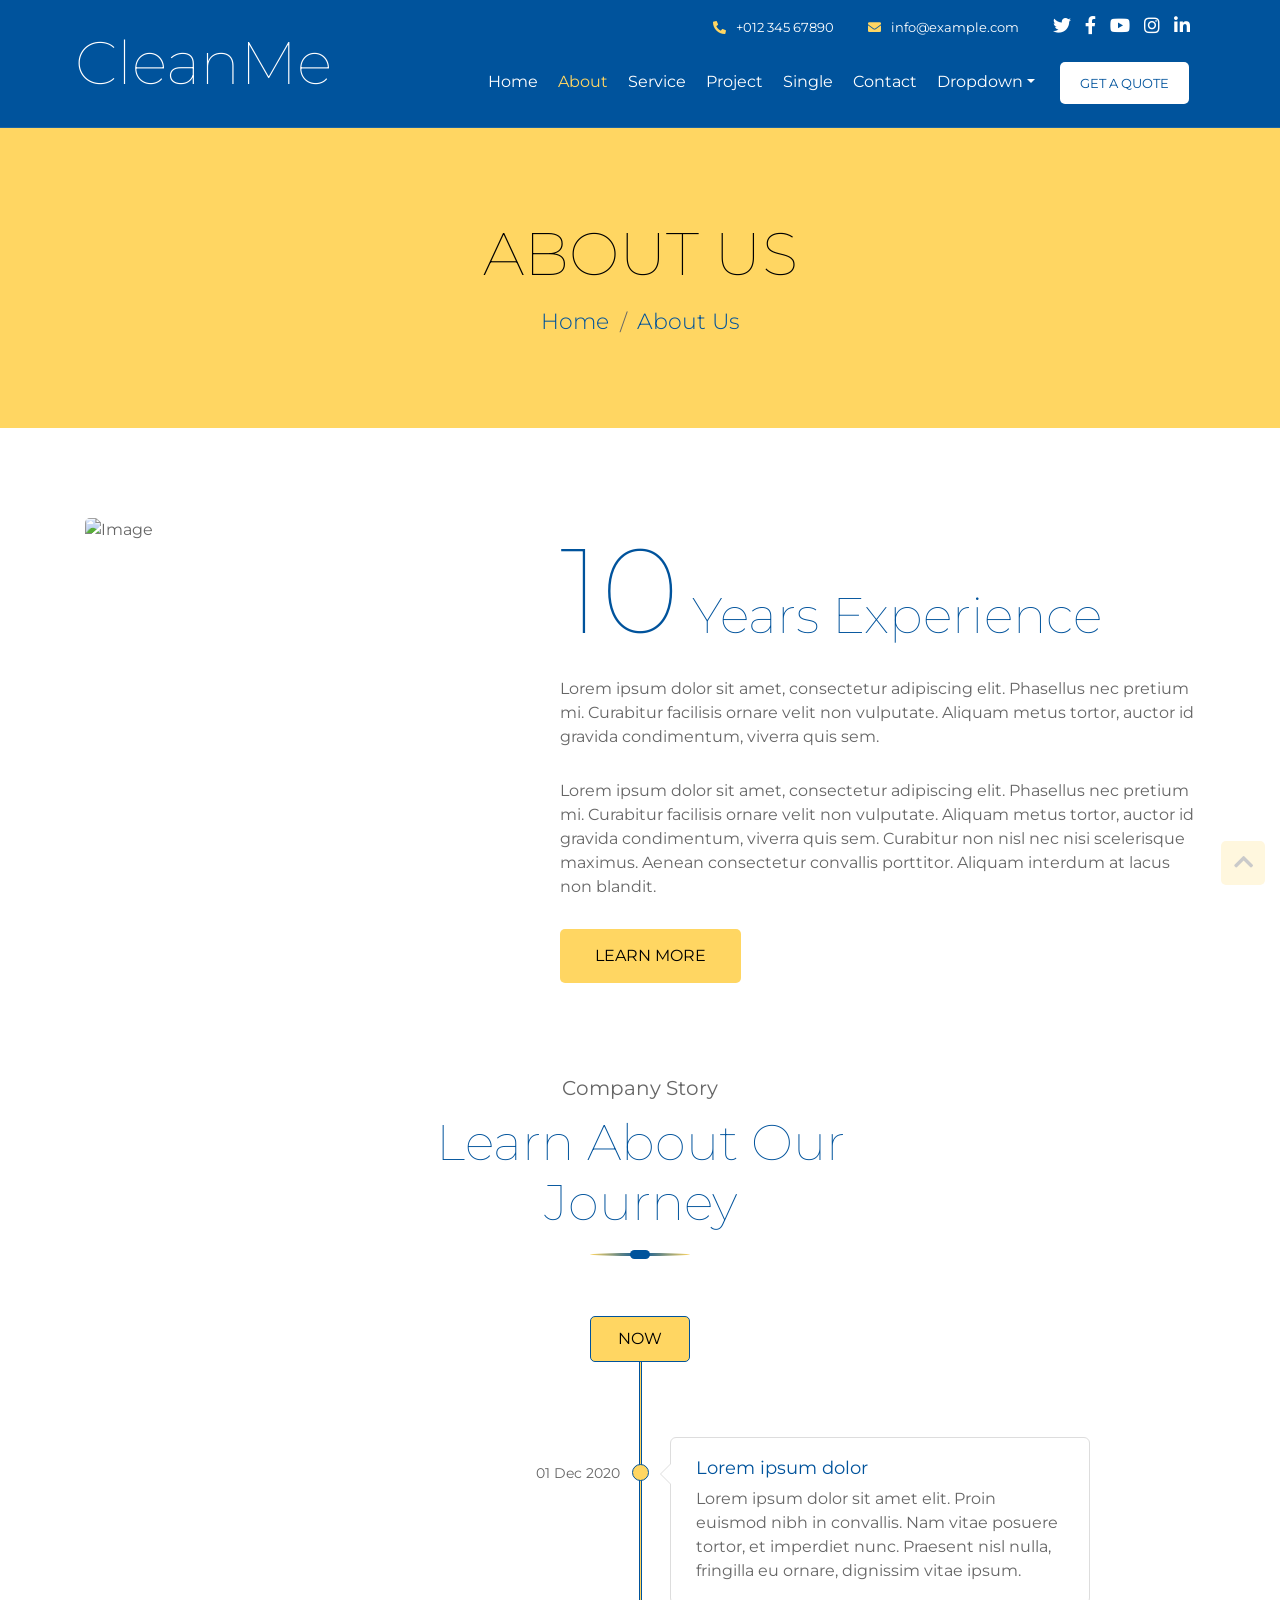
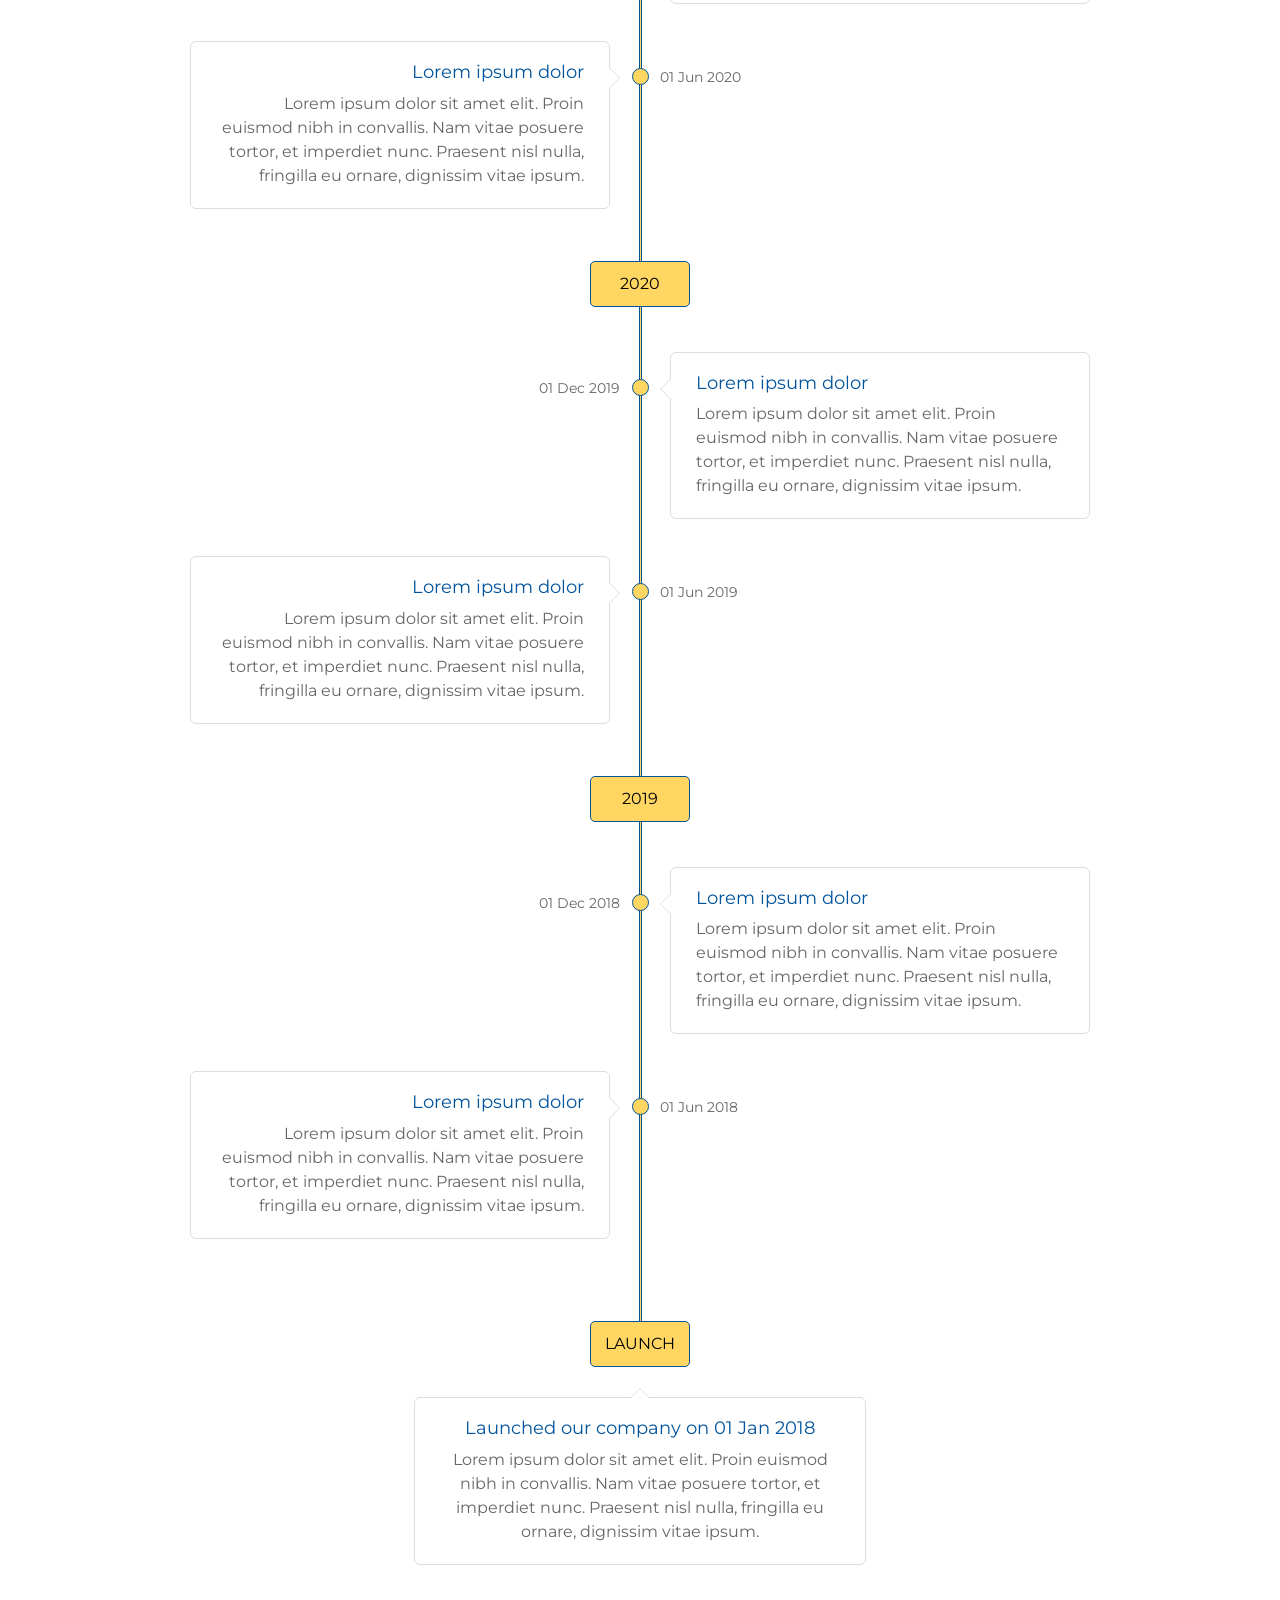
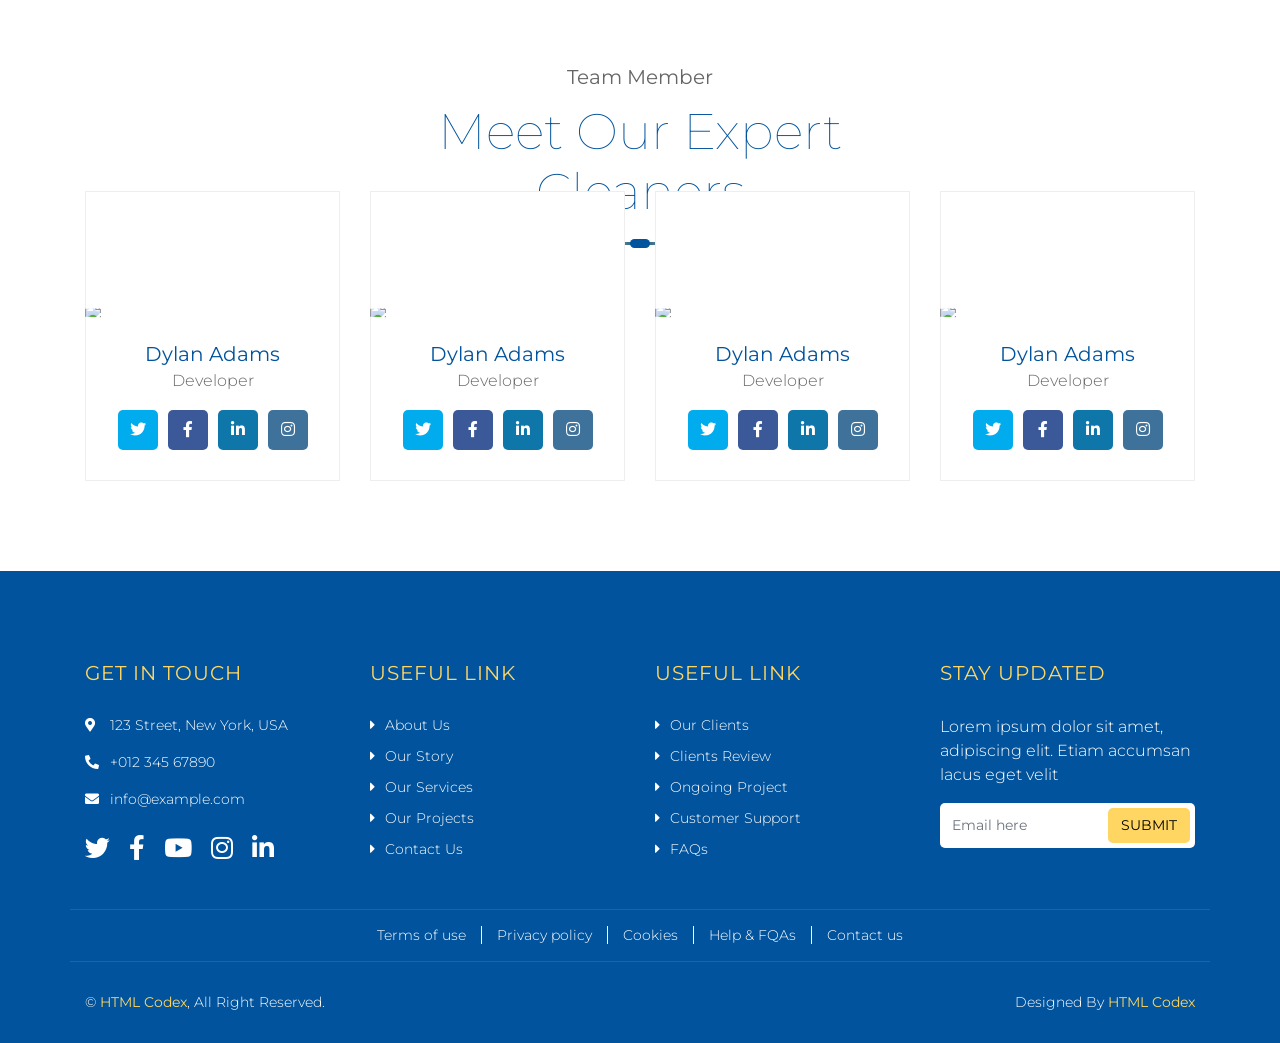
==== about.html @ c44676bd "first commit" ====
<!DOCTYPE html>
<html lang="en">
    <head>
        <meta charset="utf-8">
        <title>CleanMe - Cleaning Company Website Template</title>
        <meta content="width=device-width, initial-scale=1.0" name="viewport">
        <meta content="Cleaning Company Website Template" name="keywords">
        <meta content="Cleaning Company Website Template" name="description">

        <!-- Favicon -->
        <link href="img/favicon.ico" rel="icon">

        <!-- Google Font -->
        <link href="https://fonts.googleapis.com/css2?family=Montserrat:wght@100;300;400&display=swap" rel="stylesheet">
        
        <!-- CSS Libraries -->
        <link href="https://stackpath.bootstrapcdn.com/bootstrap/4.4.1/css/bootstrap.min.css" rel="stylesheet">
        <link href="https://cdnjs.cloudflare.com/ajax/libs/font-awesome/5.10.0/css/all.min.css" rel="stylesheet">
        <link href="lib/owlcarousel/assets/owl.carousel.min.css" rel="stylesheet">
        <link href="lib/lightbox/css/lightbox.min.css" rel="stylesheet">

        <!-- Template Stylesheet -->
        <link href="css/style.css" rel="stylesheet">
    </head>

    <body>
        <div class="wrapper">
            <!-- Header Start -->
            <div class="header">
                <div class="container-fluid">
                    <div class="header-top row align-items-center">
                        <div class="col-lg-3">
                            <div class="brand">
                                <a href="index.html">
                                    CleanMe
                                    <!-- <img src="img/logo.png" alt="Logo"> -->
                                </a>
                            </div>
                        </div>
                        <div class="col-lg-9">
                            <div class="topbar">
                                <div class="topbar-col">
                                    <a href="tel:+012 345 67890"><i class="fa fa-phone-alt"></i>+012 345 67890</a>
                                </div>
                                <div class="topbar-col">
                                    <a href="mailto:info@example.com"><i class="fa fa-envelope"></i>info@example.com</a>
                                </div>
                                <div class="topbar-col">
                                    <div class="topbar-social">
                                        <a href=""><i class="fab fa-twitter"></i></a>
                                        <a href=""><i class="fab fa-facebook-f"></i></a>
                                        <a href=""><i class="fab fa-youtube"></i></a>
                                        <a href=""><i class="fab fa-instagram"></i></a>
                                        <a href=""><i class="fab fa-linkedin-in"></i></a>
                                    </div>
                                </div>
                            </div>
                            <div class="navbar navbar-expand-lg bg-light navbar-light">
                                <a href="#" class="navbar-brand">MENU</a>
                                <button type="button" class="navbar-toggler" data-toggle="collapse" data-target="#navbarCollapse">
                                    <span class="navbar-toggler-icon"></span>
                                </button>

                                <div class="collapse navbar-collapse justify-content-between" id="navbarCollapse">
                                    <div class="navbar-nav ml-auto">
                                        <a href="index.html" class="nav-item nav-link">Home</a>
                                        <a href="about.html" class="nav-item nav-link active">About</a>
                                        <a href="service.html" class="nav-item nav-link">Service</a>
                                        <a href="portfolio.html" class="nav-item nav-link">Project</a>
                                        <a href="single.html" class="nav-item nav-link">Single</a>
                                        <a href="contact.html" class="nav-item nav-link">Contact</a>
                                        <div class="nav-item dropdown">
                                            <a href="#" class="nav-link dropdown-toggle" data-toggle="dropdown">Dropdown</a>
                                            <div class="dropdown-menu">
                                                <a href="#" class="dropdown-item">Sub Item 1</a>
                                                <a href="#" class="dropdown-item">Sub Item 2</a>
                                            </div>
                                        </div>
                                        <a href="#" class="btn">Get A Quote</a>
                                    </div>
                                </div>
                            </div>
                        </div>
                    </div>
                </div>
            </div>
            <!-- Header End -->
            
            
            <!-- Page Header Start -->
            <div class="page-header">
                <div class="container">
                    <div class="row">
                        <div class="col-12">
                            <h2>About Us</h2>
                        </div>
                        <div class="col-12">
                            <a href="">Home</a>
                            <a href="">About Us</a>
                        </div>
                    </div>
                </div>
            </div>
            <!-- Page Header End -->


            <!-- About Start -->
            <div class="about">
                <div class="container">
                    <div class="row">
                        <div class="col-lg-5 col-md-6">
                            <div class="about-img">
                                <img src="img/about.jpg" alt="Image">
                            </div>
                        </div>
                        <div class="col-lg-7 col-md-6">
                            <div class="about-text">
                                <h2><span>10</span> Years Experience</h2>
                                <p>
                                    Lorem ipsum dolor sit amet, consectetur adipiscing elit. Phasellus nec pretium mi. Curabitur facilisis ornare velit non vulputate. Aliquam metus tortor, auctor id gravida condimentum, viverra quis sem.
                                </p>
                                <p>
                                    Lorem ipsum dolor sit amet, consectetur adipiscing elit. Phasellus nec pretium mi. Curabitur facilisis ornare velit non vulputate. Aliquam metus tortor, auctor id gravida condimentum, viverra quis sem. Curabitur non nisl nec nisi scelerisque maximus. Aenean consectetur convallis porttitor. Aliquam interdum at lacus non blandit.
                                </p>
                                <a class="btn" href="">Learn More</a>
                            </div>
                        </div>
                    </div>
                </div>
            </div>
            <!-- About End -->


            <!-- Story Start -->
            <div class="story">
                <div class="container">
                    <div class="section-header">
                        <p>Company Story</p>
                        <h2>Learn About Our Journey</h2>
                    </div>
                    <div class="row">
                        <div class="col-lg-12">
                            <div class="story-container">
                                <div class="story-end">
                                    <p>Now</p>
                                </div>
                                <div class="story-continue">

                                    <div class="row story-right">
                                        <div class="col-md-6">
                                            <p class="story-date">
                                                01 Dec 2020
                                            </p>
                                        </div>
                                        <div class="col-md-6">
                                            <div class="story-box">
                                                <div class="story-text">
                                                    <h3>Lorem ipsum dolor</h3>
                                                    <p>
                                                        Lorem ipsum dolor sit amet elit. Proin euismod nibh in convallis. Nam vitae posuere tortor, et imperdiet nunc. Praesent nisl nulla, fringilla eu ornare, dignissim vitae ipsum.
                                                    </p>
                                                </div>
                                            </div>
                                        </div>
                                    </div>

                                    <div class="row story-left">
                                        <div class="col-md-6 d-md-none d-block">
                                            <p class="story-date">
                                                01 Jun 2020
                                            </p>
                                        </div>
                                        <div class="col-md-6">
                                            <div class="story-box">
                                                <div class="story-text">
                                                    <h3>Lorem ipsum dolor</h3>
                                                    <p>
                                                        Lorem ipsum dolor sit amet elit. Proin euismod nibh in convallis. Nam vitae posuere tortor, et imperdiet nunc. Praesent nisl nulla, fringilla eu ornare, dignissim vitae ipsum.
                                                    </p>
                                                </div>
                                            </div>
                                        </div>
                                        <div class="col-md-6 d-md-block d-none">
                                            <p class="story-date">
                                                01 Jun 2020
                                            </p>
                                        </div>
                                    </div>

                                    <div class="row">
                                        <div class="col-12">
                                            <div class="story-year">
                                                <p>2020</p>
                                            </div>
                                        </div>
                                    </div>

                                    <div class="row story-right">
                                        <div class="col-md-6">
                                            <p class="story-date">
                                                01 Dec 2019
                                            </p>
                                        </div>
                                        <div class="col-md-6">
                                            <div class="story-box">
                                                <div class="story-text">
                                                    <h3>Lorem ipsum dolor</h3>
                                                    <p>
                                                        Lorem ipsum dolor sit amet elit. Proin euismod nibh in convallis. Nam vitae posuere tortor, et imperdiet nunc. Praesent nisl nulla, fringilla eu ornare, dignissim vitae ipsum.
                                                    </p>
                                                </div>
                                            </div>
                                        </div>
                                    </div>

                                    <div class="row story-left">
                                        <div class="col-md-6 d-md-none d-block">
                                            <p class="story-date">
                                                01 Jun  2019
                                            </p>
                                        </div>
                                        <div class="col-md-6">
                                            <div class="story-box">
                                                <div class="story-text">
                                                    <h3>Lorem ipsum dolor</h3>
                                                    <p>
                                                        Lorem ipsum dolor sit amet elit. Proin euismod nibh in convallis. Nam vitae posuere tortor, et imperdiet nunc. Praesent nisl nulla, fringilla eu ornare, dignissim vitae ipsum.
                                                    </p>
                                                </div>
                                            </div>
                                        </div>
                                        <div class="col-md-6 d-md-block d-none">
                                            <p class="story-date">
                                                01 Jun  2019
                                            </p>
                                        </div>
                                    </div>
                                    
                                    <div class="row">
                                        <div class="col-12">
                                            <div class="story-year">
                                                <p>2019</p>
                                            </div>
                                        </div>
                                    </div>

                                    <div class="row story-right">
                                        <div class="col-md-6">
                                            <p class="story-date">
                                                01 Dec 2018
                                            </p>
                                        </div>
                                        <div class="col-md-6">
                                            <div class="story-box">
                                                <div class="story-text">
                                                    <h3>Lorem ipsum dolor</h3>
                                                    <p>
                                                        Lorem ipsum dolor sit amet elit. Proin euismod nibh in convallis. Nam vitae posuere tortor, et imperdiet nunc. Praesent nisl nulla, fringilla eu ornare, dignissim vitae ipsum.
                                                    </p>
                                                </div>
                                            </div>
                                        </div>
                                    </div>

                                    <div class="row story-left">
                                        <div class="col-md-6 d-md-none d-block">
                                            <p class="story-date">
                                                01 Jun 2018
                                            </p>
                                        </div>
                                        <div class="col-md-6">
                                            <div class="story-box">
                                                <div class="story-text">
                                                    <h3>Lorem ipsum dolor</h3>
                                                    <p>
                                                        Lorem ipsum dolor sit amet elit. Proin euismod nibh in convallis. Nam vitae posuere tortor, et imperdiet nunc. Praesent nisl nulla, fringilla eu ornare, dignissim vitae ipsum.
                                                    </p>
                                                </div>
                                            </div>
                                        </div>
                                        <div class="col-md-6 d-md-block d-none">
                                            <p class="story-date">
                                                01 Jun 2018
                                            </p>
                                        </div>
                                    </div>
                                </div>
                                <div class="story-start">
                                    <p>Launch</p>
                                </div>
                                <div class="story-launch">
                                    <div class="story-box">
                                        <div class="story-text">
                                            <h3>Launched our company on 01 Jan 2018</h3>
                                            <p>
                                                Lorem ipsum dolor sit amet elit. Proin euismod nibh in convallis. Nam vitae posuere tortor, et imperdiet nunc. Praesent nisl nulla, fringilla eu ornare, dignissim vitae ipsum.
                                            </p>
                                        </div>
                                    </div>
                                </div>
                            </div>
                        </div>
                    </div>
                </div>
            </div>
            <!-- Story End -->


            <!-- Team Start -->
            <div class="team">
                <div class="container">
                    <div class="section-header">
                        <p>Team Member</p>
                        <h2>Meet Our Expert Cleaners</h2>
                    </div>
                    <div class="row">
                        <div class="col-lg-3 col-md-6">
                            <div class="team-item">
                                <div class="team-img">
                                    <img src="img/team-1.jpg" alt="Team Image">
                                </div>
                                <div class="team-text">
                                    <h2>Dylan Adams</h2>
                                    <h3>Developer</h3>
                                    <div class="team-social">
                                        <a class="social-tw" href=""><i class="fab fa-twitter"></i></a>
                                        <a class="social-fb" href=""><i class="fab fa-facebook-f"></i></a>
                                        <a class="social-li" href=""><i class="fab fa-linkedin-in"></i></a>
                                        <a class="social-in" href=""><i class="fab fa-instagram"></i></a>
                                    </div>
                                </div>
                            </div>
                        </div>
                        <div class="col-lg-3 col-md-6">
                            <div class="team-item">
                                <div class="team-img">
                                    <img src="img/team-2.jpg" alt="Team Image">
                                </div>
                                <div class="team-text">
                                    <h2>Dylan Adams</h2>
                                    <h3>Developer</h3>
                                    <div class="team-social">
                                        <a class="social-tw" href=""><i class="fab fa-twitter"></i></a>
                                        <a class="social-fb" href=""><i class="fab fa-facebook-f"></i></a>
                                        <a class="social-li" href=""><i class="fab fa-linkedin-in"></i></a>
                                        <a class="social-in" href=""><i class="fab fa-instagram"></i></a>
                                    </div>
                                </div>
                            </div>
                        </div>
                        <div class="col-lg-3 col-md-6">
                            <div class="team-item">
                                <div class="team-img">
                                    <img src="img/team-3.jpg" alt="Team Image">
                                </div>
                                <div class="team-text">
                                    <h2>Dylan Adams</h2>
                                    <h3>Developer</h3>
                                    <div class="team-social">
                                        <a class="social-tw" href=""><i class="fab fa-twitter"></i></a>
                                        <a class="social-fb" href=""><i class="fab fa-facebook-f"></i></a>
                                        <a class="social-li" href=""><i class="fab fa-linkedin-in"></i></a>
                                        <a class="social-in" href=""><i class="fab fa-instagram"></i></a>
                                    </div>
                                </div>
                            </div>
                        </div>
                        <div class="col-lg-3 col-md-6">
                            <div class="team-item">
                                <div class="team-img">
                                    <img src="img/team-4.jpg" alt="Team Image">
                                </div>
                                <div class="team-text">
                                    <h2>Dylan Adams</h2>
                                    <h3>Developer</h3>
                                    <div class="team-social">
                                        <a class="social-tw" href=""><i class="fab fa-twitter"></i></a>
                                        <a class="social-fb" href=""><i class="fab fa-facebook-f"></i></a>
                                        <a class="social-li" href=""><i class="fab fa-linkedin-in"></i></a>
                                        <a class="social-in" href=""><i class="fab fa-instagram"></i></a>
                                    </div>
                                </div>
                            </div>
                        </div>
                    </div>
                </div>
            </div>
            <!-- Team End -->


            <!-- Footer Start -->
            <div class="footer">
                <div class="container">
                    <div class="row">
                        <div class="col-md-6 col-lg-3">
                            <div class="footer-contact">
                                <h2>Get In Touch</h2>
                                <p><i class="fa fa-map-marker-alt"></i>123 Street, New York, USA</p>
                                <p><i class="fa fa-phone-alt"></i>+012 345 67890</p>
                                <p><i class="fa fa-envelope"></i>info@example.com</p>
                                <div class="footer-social">
                                    <a href=""><i class="fab fa-twitter"></i></a>
                                    <a href=""><i class="fab fa-facebook-f"></i></a>
                                    <a href=""><i class="fab fa-youtube"></i></a>
                                    <a href=""><i class="fab fa-instagram"></i></a>
                                    <a href=""><i class="fab fa-linkedin-in"></i></a>
                                </div>
                            </div>
                        </div>
                        <div class="col-md-6 col-lg-3">
                            <div class="footer-link">
                                <h2>Useful Link</h2>
                                <a href="">About Us</a>
                                <a href="">Our Story</a>
                                <a href="">Our Services</a>
                                <a href="">Our Projects</a>
                                <a href="">Contact Us</a>
                            </div>
                        </div>
                        <div class="col-md-6 col-lg-3">
                            <div class="footer-link">
                                <h2>Useful Link</h2>
                                <a href="">Our Clients</a>
                                <a href="">Clients Review</a>
                                <a href="">Ongoing Project</a>
                                <a href="">Customer Support</a>
                                <a href="">FAQs</a>
                            </div>
                        </div>
                        <div class="col-md-6 col-lg-3">
                            <div class="footer-form">
                                <h2>Stay Updated</h2>
                                <p>
                                    Lorem ipsum dolor sit amet, adipiscing elit. Etiam accumsan lacus eget velit
                                </p>
                                <input class="form-control" placeholder="Email here">
                                <button class="btn">Submit</button>
                            </div>
                        </div>
                    </div>
                </div>
                <div class="container footer-menu">
                    <div class="f-menu">
                        <a href="">Terms of use</a>
                        <a href="">Privacy policy</a>
                        <a href="">Cookies</a>
                        <a href="">Help & FQAs</a>
                        <a href="">Contact us</a>
                    </div>
                </div>
                <div class="container copyright">
                    <div class="row">
                        <div class="col-md-6">
                            <p>&copy; <a href="https://htmlcodex.com">HTML Codex</a>, All Right Reserved.</p>
                        </div>
                        <div class="col-md-6">
                            <p>Designed By <a href="https://htmlcodex.com">HTML Codex</a></p>
                        </div>
                    </div>
                </div>
            </div>
            <!-- Footer End -->
            
            <a href="#" class="back-to-top"><i class="fa fa-chevron-up"></i></a>
        </div>

        <!-- JavaScript Libraries -->
        <script src="https://code.jquery.com/jquery-3.4.1.min.js"></script>
        <script src="https://stackpath.bootstrapcdn.com/bootstrap/4.4.1/js/bootstrap.bundle.min.js"></script>
        <script src="lib/easing/easing.min.js"></script>
        <script src="lib/owlcarousel/owl.carousel.min.js"></script>
        <script src="lib/isotope/isotope.pkgd.min.js"></script>
        <script src="lib/lightbox/js/lightbox.min.js"></script>

        <!-- Template Javascript -->
        <script src="js/main.js"></script>
    </body>
</html>
---- css/style.css ----
/*******************************/
/********* General CSS *********/
/*******************************/
body {
    color: #666666;
    background: #ffffff;
    font-family: 'Montserrat', sans-serif;
    font-weight: 400;
}

h1,
h2, 
h3, 
h4,
h5, 
h6 {
    font-weight: 100;
}

a {
    color: #454545;
    transition: .3s;
}

a:hover,
a:active,
a:focus {
    color: #333333;
    outline: none;
    text-decoration: none;
}

.btn:focus {
    box-shadow: none;
}

.wrapper {
    position: relative;
    width: 100%;
    max-width: 1366px;
    margin: 0 auto;
    background: #ffffff;
}

.back-to-top {
    position: fixed;
    display: none;
    background: #FFD662;
    color: #000000;
    width: 44px;
    height: 44px;
    text-align: center;
    line-height: 1;
    font-size: 22px;
    border-radius: 5px;
    right: 15px;
    bottom: 15px;
    transition: background 0.5s;
    z-index: 9;
}

.back-to-top:hover {
    color: #ffffff;
    background: #00539C;
}

.back-to-top i {
    padding-top: 10px;
}


/*******************************/
/********** Header CSS *********/
/*******************************/
.header {
    position: relative;
    width: 100%;
    padding: 15px 0 0 0;
    background: #00539C;
}

.header.home {
    margin-bottom: 45px;
    background: linear-gradient(rgba(0, 83, 156, 1), rgba(0, 83, 156, .9), rgba(0, 83, 156, 1)), url(../img/header.jpg);
    background-position: center;
    background-repeat: no-repeat;
    background-size: cover;
}

@media (min-width: 992px) {
    .header .row {
        padding: 0 60px;
    }
}

.header .header-top {
    padding-bottom: 15px;
    border-bottom: 1px solid rgba(255, 255, 255, .1);
}

.header .brand {
    position: relative;
}

.header .brand a {
    color: #ffffff;
    font-size: 60px;
    font-weight: 100;
}

.header .brand img {
    width: 100%;
    max-width: 150px;
    height: 100%;
    max-height: 100px;
}

.header .topbar {
    position: relative;
    text-align: right;
}

.header .topbar .topbar-col {
    display: inline-block;
    padding: 0 15px;
    margin-bottom: 15px;
}

.header .topbar-col a {
    color: #ffffff;
    font-size: 13px;
}

.header .topbar-col a i {
    margin-right: 10px;
    color: #FFD662;
}

.header .topbar-social {
    position: relative;
}

.header .topbar-social a {
    display: inline-block;
}

.header .topbar-social a i {
    margin-right: 10px;
    font-size: 18px;
    color: #ffffff;
}

.header .topbar-social a:last-child i {
    margin: 0;
}

.header .topbar-social a:hover i {
    color: #FFD662;
}

.header .dropdown-menu {
    margin-top: 0;
    border: 0;
    border-radius: 5px;
    background: #eeeeee;
}

.header .dropdown-menu a.active {
    color: #FFD662;
}

@media (min-width: 992px) {
    .header .navbar {
        background: transparent !important;
    }
    
    .header .navbar-brand {
        display: none;
    }
    
    .header .navbar-light a.nav-link,
    .header .navbar-light .show > .nav-link {
        position: relative;
        padding: 8px 10px;
        color: #ffffff;
        font-size: 16px;
        z-index: 1;
    }
    
    .header .navbar-light a.nav-link:hover,
    .header .navbar-light a.nav-link.active {
        color: #FFD662;
    }
}

@media (max-width: 992px) {
    .header .brand {
        text-align: center;
        margin-bottom: 15px;
    }
    
    .header .topbar {
        text-align: center;
        margin-bottom: 15px;
    }
    
    .header .topbar .topbar-col {
        margin: 0;
    }
    
    .header .topbar .topbar-social {
        margin-top: 5px;
    }
    
    .header .navbar {
        background: #ffffff !important;
        border: none;
        z-index: 1;
    }
    
    .header a.nav-link {
        padding: 5px 0;
    }
    
    .header .dropdown-menu {
        box-shadow: none;
    }
}

.header .navbar .btn {
    position: relative;
    margin-left: 15px;
    padding: 12px 20px 10px 20px;
    font-size: 13px;
    text-transform: uppercase;
    color: #00539C;
    border: none;
    border-radius: 5px;
    background: #ffffff;
    transition: .3s;
}

.header .navbar .btn:hover {
    color: #000000;
    background: #FFD662;
}

.header .navbar .btn i {
    font-size: 16px;
    margin-right: 8px;
}

@media (max-width: 992px) {
    .header .navbar {
        border-radius: 5px;
    }
    
    .header .navbar .btn {
        display: none;
    }
}

.header .hero {
    padding-top: 60px;
    padding-bottom: 60px;
}

.header .hero h2 {
    margin: 0;
    font-size: 60px;
    font-weight: 100;
    color: #ffffff;
}

.header .hero h2 span {
    color: #FFD662;
}

.header .hero p {
    margin: 10px 0 20px 0;
    font-size: 22px;
    color: #ffffff;
}

.header .hero a.btn {
    position: relative;
    padding: 15px 30px;
    font-size: 16px;
    text-transform: uppercase;
    color: #00539C;
    border: none;
    border-radius: 5px;
    background: #ffffff;
    transition: .3s;
}

.header .hero a.btn:hover {
    color: #000000;
    background: #FFD662;
}

.header .hero .form {
    padding: 30px;
    border: 1px solid rgba(255, 255, 255, .4);
    background: rgba(255, 255, 255, .3);
    border-radius: 5px;
}

.header .hero .form h3 {
    color: #ffffff;
    font-weight: 300;
}

.header .hero .form input,
.header .hero .form select,
.header .hero .form textarea {
    margin-bottom: 15px;
    height: 45px;
    border-radius: 5px;
    border: 1px solid rgba(255, 255, 255, .3);
    background: rgba(255, 255, 255, .2);
}

.header .hero .form textarea {
    height: 75px;
}

.header .hero .form select,
.header .hero .form input::placeholder,
.header .hero .form textarea::placeholder {
    color: #ffffff;
}

.header .hero .form select option:not(:checked) {
    color: #666666;
}

.header .hero .form .btn {
    position: relative;
    padding: 10px 35px;
    font-size: 16px;
    text-transform: uppercase;
    color: #000000;
    border: none;
    border-radius: 5px;
    background: #FFD662;
    transition: .3s;
}

.header .hero .form .btn:hover {
    color: #00539C;
    background: #ffffff;
}

@media (max-width: 767.98px) {
    .header .hero .form {
        margin-top: 45px;
    }
}


/*******************************/
/******* Page Header CSS *******/
/*******************************/
.page-header {
    position: relative;
    margin-bottom: 45px;
    padding: 90px 0;
    text-align: center;
    background: #FFD662;
}

.page-header h2 {
    color: #000000;
    font-size: 60px;
    font-weight: 100;
    text-transform: uppercase;
    margin-bottom: 15px;
}

.page-header a {
    position: relative;
    padding: 0 12px;
    font-size: 22px;
    font-weight: 300;
    color: #00539C;
}

.page-header a:hover {
    color: #000000;
}

.page-header a::after {
    position: absolute;
    content: "/";
    width: 8px;
    height: 8px;
    top: -2px;
    right: -7px;
    text-align: center;
    color: #666666;
}

.page-header a:last-child::after {
    display: none;
}


/*******************************/
/******* Section Header ********/
/*******************************/
.section-header {
    position: relative;
    width: 100%;
    max-width: 550px;
    text-align: center;
    margin: 0 auto;
    margin-bottom: 60px;
    padding-bottom: 15px;
}

.section-header::before {
    position: absolute;
    content: "";
    width: 100px;
    height: 3px;
    left: calc(50% - 50px);
    bottom: 0;
    background: linear-gradient(to left, #FFD662, #00539C, #FFD662);
    border-radius: 100%;
}

.section-header::after {
    position: absolute;
    content: "";
    width: 20px;
    height: 9px;
    left: calc(50% - 10px);
    bottom: -3px;
    background: #00539C;
    border-radius: 5px;
}

.section-header p {
    margin-bottom: 10px;
    font-size: 20px;
}

.section-header h2 {
    color: #00539C;
    font-size: 50px;
    font-weight: 100;
}

.section-header.left {
    text-align: left;
}

.section-header.left::before {
    width: 60px;
    left: 0;
    background: linear-gradient(to left, #FFD662, #00539C, #00539C);
    border-radius: 0 100% 100% 0;
}

.section-header.left::after {
    left: 0;
    border-radius: 5px;
}


/*******************************/
/********** About CSS **********/
/*******************************/
.about {
    position: relative;
    width: 100%;
    padding: 45px 0;
}

.about .about-img img {
    width: 100%;
    border-radius: 5px;
}

.about .about-text h2 {
    position: relative;
    color: #00539C;
    font-size: 50px;
    margin-bottom: 15px;
}

.about .about-text h2 span {
    font-size: 120px;
}

.about .about-text p {
    font-size: 16px;
    margin-bottom: 30px;
}

.about .about-text a.btn {
    padding: 15px 35px;
    font-size: 16px;
    text-transform: uppercase;
    color: #000000;
    border: none;
    border-radius: 5px;
    background: #FFD662;
    transition: .3s;
}

.about .about-text a.btn:hover {
    color: #ffffff;
    background: #00539C;
}

@media (max-width: 767.98px) {
    .about .about-img img {
        margin-bottom: 30px;
    }
}


/*******************************/
/********* Service CSS *********/
/*******************************/
.service {
    position: relative;
    width: 100%;
    padding: 45px 0 15px 0;
}

.service .service-item {
    position: relative;
    width: 100%;
    text-align: center;
    background: #ffffff;
    border-radius: 5px;
    margin-bottom: 30px;
    box-shadow: 0 0 30px rgba(0, 0, 0, .1);
}

.service .service-item img {
    width: 100%;
    border-radius: 5px 5px 0 0;
}

.service .service-item h3 {
    margin: 0;
    padding: 25px 15px 15px 15px;
    font-size: 20px;
    font-weight: 300;
    color: #00539C;
}

.service .service-item p {
    margin: 0;
    padding: 0 25px 25px 25px;
    font-size: 16px;
}

.service .service-item a.btn {
    position: relative;
    margin-bottom: 30px;
    padding: 10px 20px;
    font-size: 14px;
    text-transform: uppercase;
    color: #000000;
    border: none;
    border-radius: 5px;
    background: #FFD662;
    transition: .3s;
}

.service .service-item:hover a.btn {
    color: #ffffff;
    background: #00539C;
}

.service .service-item a.btn:hover {
    color: #000000;
    background: #FFD662;
}


/*******************************/
/********* Feature CSS *********/
/*******************************/
.feature {
    position: relative;
    width: 100%;
    padding: 45px 0 15px 0;
}

.feature .section-header {
    margin-bottom: 30px;
}

.feature a.btn {
    margin-top: 10px;
    padding: 15px 35px;
    font-size: 16px;
    text-transform: uppercase;
    color: #000000;
    border: none;
    border-radius: 5px;
    background: #FFD662;
    transition: .3s;
}

.feature a.btn:hover {
    color: #ffffff;
    background: #00539C;
}

.feature .feature-item {
    margin-bottom: 30px;
}

.feature .feature-item img {
    width: 100%;
    border-radius: 5px;
}

.feature .feature-item h3 {
    margin-bottom: 15px;
    font-size: 22px;
    font-weight: 300;
    color: #00539C;
}

.feature .feature-item p {
    margin: 0;
    font-size: 16px;
}

@media (max-width: 767.98px) {
    .feature a.btn {
        margin-bottom: 45px;
    }
}


/*******************************/
/*********** Team CSS **********/
/*******************************/
.team {
    position: relative;
    width: 100%;
    padding: 45px 0 15px 0;
}

.team .team-item {
    margin-bottom: 30px;
}

.team .team-img {
    position: relative;
    font-size: 0;
    clip-path: polygon(50% 0%, 100% 25%, 100% 75%, 50% 100%, 0% 75%, 0% 25%);
    -webkit-clip-path: polygon(50% 0%, 100% 25%, 100% 75%, 50% 100%, 0% 75%, 0% 25%);
}

.team .team-img img {
    width: 100%;
    height: auto;
}

.team .team-text {
    padding: 150px 15px 30px 15px;
    margin-top: -130px;
    text-align: center;
    background: #ffffff;
    border: 1px solid #eeeeee;
    transition: .3s;
}

.team .team-text:hover {
    background: #FFD662;
    border: 1px solid #FFD662;
}

.team .team-text h2 {
    margin-bottom: 5px;
    font-size: 20px;
    font-weight: 400;
    color: #00539C;
}

.team .team-text h3 {
    margin-bottom: 20px;
    font-size: 16px;
    font-weight: 300;
}

.team .team-social {
    position: relative;
    width: 100%;
    display: flex;
    align-items: center;
    justify-content: center;
    font-size: 0;
}

.team .team-social a {
    display: inline-block;
    width: 40px;
    height: 40px;
    margin-right: 10px;
    padding: 11px 0 10px 0;
    font-size: 16px;
    font-weight: 300;
    line-height: 16px;
    text-align: center;
    color: #ffffff;
    border-radius: 5px;
    transition: .3s;
}

.team .team-social a.social-tw {
    background: #00acee;
}

.team .team-social a.social-fb {
    background: #3b5998;
}

.team .team-social a.social-li {
    background: #0e76a8;
}

.team .team-social a.social-in {
    background: #3f729b;
}

.team .team-social a.social-yt {
    background: #c4302b;
}

.team .team-social a:last-child {
    margin-right: 0;
}

.team .team-social a:hover {
    color: #ffffff;
    background: #00539C;
}


/*******************************/
/*********** FAQs CSS **********/
/*******************************/
.faqs {
    position: relative;
    width: 100%;
    padding: 45px 0;
}

.faqs .section-header {
    margin-bottom: 30px;
}

.faqs img {
    width: 100%;
    border-radius: 5px;
}

@media(max-width: 767.98px) {
    .faqs img {
        margin-bottom: 30px;
    }
}

.faqs .card {
    margin-bottom: 15px;
    padding-top: 15px;
    border: none;
    border-radius: 0;
    border-top: 1px solid #eeeeee;
}

.faqs .card:last-child {
    margin-bottom: 0;
    padding-bottom: 15px;
    border-bottom: 1px solid #eeeeee;
}

.faqs .card-header {
    padding: 0;
    border: none;
    background: #ffffff;
}

.faqs .card-header a {
    display: block;
    width: 100%;
    color: #00539C;
    font-size: 18px;
    font-weight: 300;
    line-height: 40px;
}

.faqs .card-header a span {
    display: inline-block;
    width: 40px;
    height: 40px;
    margin-right: 10px;
    text-align: center;
    background: #FFD662;
    color: #000000;
    border-radius: 5px;
}

.faqs .card-header [data-toggle="collapse"]:after {
    font-family: 'font Awesome 5 Free';
    content: "\f067";
    float: right;
    color: #00539C;
    font-size: 12px;
    font-weight: 900;
    transition: .3s;
}

.faqs .card-header [data-toggle="collapse"][aria-expanded="true"]:after {
    font-family: 'font Awesome 5 Free';
    content: "\f068";
    float: right;
    color: #00539C;
    font-size: 12px;
    font-weight: 900;
    transition: .3s;
}

.faqs .card-body {
    padding: 15px 0 0 0;
    font-size: 16px;
    border: none;
    background: #ffffff;
}

.faqs a.btn {
    margin-top: 30px;
    padding: 15px 35px;
    font-size: 16px;
    text-transform: uppercase;
    color: #000000;
    border: none;
    border-radius: 5px;
    background: #FFD662;
    transition: .3s;
}

.faqs a.btn:hover {
    color: #ffffff;
    background: #00539C;
}


/*******************************/
/****** Pricing Plan CSS *******/
/*******************************/
.price {
    position: relative;
    padding: 45px 0 15px 0;
}

.price .price-item {
    text-align: center;
    background: #ffffff;
    border-radius: 5px;
    box-shadow: 0 0 30px rgba(0, 0, 0, .1);
    margin-bottom: 30px;
}

.price .price-header {
    padding: 30px 0 50px 0;
    color: #000000;
    background: #FFD662;
    border-radius: 5px 5px 0 0;
}

.price .featured-item .price-header {
    color: #ffffff;
    background: #00539C;
}

.price .price-icon {
    margin-bottom: 15px;
}

.price .price-icon i {
    display: inline-block;
    font-size: 45px;
}

.price .price-title h2 {
    font-size: 24px;
    font-weight: 300;
    letter-spacing: 2px;
}

.price .price-pricing h2 {
    font-size: 60px;
    font-weight: 100;
    margin-left: 15px;
    margin-bottom: 0;
}

.price .price-pricing h2 small {
    position: absolute;
    font-size: 18px;
    font-weight: 300;
    margin-top: 16px;
    margin-left: -15px;
}

.price .price-body {
    padding: 20px 0;
    background: #ffffff;
    border-radius: 25px 30px 0 0;
    margin-top: -30px;
}

.price .price-des ul {
    margin: 0;
    padding: 0;
    list-style: none;
}

.price .price-des ul li {
    color: #2A293E;
    font-size: 14px;
    font-weight: 300;
    padding: 5px;
    border-bottom: 1px solid #eeeeee;
}

.price .price-des ul li:last-child {
    border: none;
}

.price .price-footer {
    padding-bottom: 30px;
    background: #ffffff;
    border-radius: 0 0 5px 5px;
}


.price .price-action a {
    display: inline-block;
    padding: 10px 25px;
    color: #000000;
    font-size: 14px;
    letter-spacing: 2px;
    background: #FFD662;
    border-radius: 5px;
    transition:  .3s;
}

.price .price-action a i {
    margin-right: 5px;
}

.price .price-action a:hover {
    color: #ffffff;
    background: #00539C;
}

.price .featured-item .price-action a {
    color: #ffffff;
    background: #00539C;
}

.price .featured-item .price-action a:hover {
    color: #000000;
    background: #FFD662;
}


/*******************************/
/********** Newsletter *********/
/*******************************/
.newsletter {
    position: relative;
    margin: 45px 0;
    padding: 60px 0;
    background: #00539C;
}

.newsletter h2 {
    color: #ffffff;
    font-size: 45px;
    font-weight: 100;
    text-transform: uppercase;
}

.newsletter p {
    margin: 0;
    color: #ffffff;
    font-size: 20px;
    font-weight: 300;
}

.newsletter .form {
    position: relative;
}

.newsletter input {
    height: 60px;
    border: none;
    border-radius: 5px;
}

.newsletter .btn {
    position: absolute;
    top: 5px;
    right: 5px;
    height: 50px;
    padding: 10px 20px;
    font-size: 16px;
    font-weight:400;
    text-transform: uppercase;
    color: #000000;
    background: #FFD662;
    border-radius: 5px;
    transition: .3s;
}

.newsletter .btn:hover {
    color: #ffffff;
    background: #00539C;
}


/*******************************/
/******* Testimonial CSS *******/
/*******************************/
.testimonial {
    position: relative;
    padding: 45px 0;
}

.testimonial .testimonial-item {
    position: relative;
    margin: 0 15px;
    text-align: center;
}

.testimonial .testimonial-img {
    position: relative;
    margin-bottom: 15px;
    z-index: 1;
}

.testimonial .testimonial-item img {
    margin: 0 auto;
    width: 150px;
    border: 15px solid #ffffff;
    border-radius: 100px;
}

.testimonial .testimonial-content {
    position: relative;
    margin-top: -90px;
    padding: 100px 25px 25px 25px;
    text-align: center;
    background: #FFD662;
    border-radius: 5px;
}

.testimonial .testimonial-item p {
    color: #000000;
    font-size: 16px;
    font-weight: 400;
}

.testimonial .testimonial-content h3 {
    color: #000000;
    font-size: 18px;
    font-weight: 400;
    text-transform: uppercase;
    margin-bottom: 5px;
}

.testimonial .testimonial-content h4 {
    font-size: 14px;
    font-weight: 400;
    margin-bottom: 0;
}

.testimonial .owl-nav,
.testimonial .owl-dots {
    margin-top: 15px;
    text-align: center;
}

.testimonial .owl-dot {
    display: inline-block;
    margin: 0 5px;
    width: 12px;
    height: 12px;
    border-radius: 50%;
    background: #FFD662;
}

.testimonial .owl-dot.active {
    background: #00539C;
}


/*******************************/
/*********** Blog CSS **********/
/*******************************/
.blog {
    position: relative;
    width: 100%;
    padding: 45px 0 15px 0;
}

.blog .blog-item {
    position: relative;
    width: 100%;
    border-radius: 5px;
    margin-bottom: 30px;
    background: #ffffff;
    box-shadow: 0 0 30px rgba(0, 0, 0, .1);
}

.blog .blog-item img {
    width: 100%;
    border-radius: 5px 5px 0 0;
}

.blog .blog-item h3 {
    margin: 0;
    padding: 25px 30px 5px 30px;
    font-size: 22px;
    font-weight: 300;
    color: #00539C;
}

.blog .blog-item .meta {
    padding: 0 30px 15px 30px;
}

.blog .blog-item .meta * {
    display: inline-block;
    margin: 0;
    padding: 0;
    font-size: 14px;
    color: #999999;
}

.blog .blog-item .meta i {
    margin: 0 2px 0 10px;
}

.blog .blog-item .meta i:first-child {
    margin-left: 0;
}

.blog .blog-item p {
    padding: 0 30px;
    font-size: 16px;
}

.blog .blog-item a.btn {
    position: relative;
    margin: 5px 30px 30px 30px;
    padding: 10px 20px;
    font-size: 14px;
    text-transform: uppercase;
    color: #000000;
    border: none;
    border-radius: 5px;
    background: #FFD662;
    transition: .3s;
}

.blog .blog-item:hover a.btn {
    color: #ffffff;
    background: #00539C;
}

.blog .blog-item a.btn:hover {
    color: #000000;
    background: #FFD662;
}


/*******************************/
/******* Call to Action ********/
/*******************************/
.call-to-action {
    position: relative;
    margin: 45px 0;
    padding: 60px 0;
    background: #00539C;
}

.call-to-action h2 {
    color: #ffffff;
    font-size: 45px;
    font-weight: 100;
    text-transform: uppercase;
}

.call-to-action p {
    margin: 0;
    color: #ffffff;
    font-size: 20px;
    font-weight: 300;
}

.call-to-action a {
    float: right;
    height: 60px;
    padding: 16px 35px 14px 35px;
    font-size: 18px;
    font-weight:400;
    text-transform: uppercase;
    color: #000000;
    background: #FFD662;
    border-radius: 5px;
}

.call-to-action a:hover {
    color: #FFD662;
    background: #ffffff;
}

@media (max-width: 768px) {
    .call-to-action a {
        float: left;
        margin-top: 30px;
    }
}


/*******************************/
/********** Story CSS **********/
/*******************************/
.story {
    position: relative;
    width: 100%;
    padding: 45px 0 15px 0;
}

.story .container {
    max-width: 960px;
}

.story .story-container {
    position: relative;
    width: 100%;
}

.story .story-end,
.story .story-start,
.story .story-year {
    position: relative;
    width: 100%;
    text-align: center;
    z-index: 1;
}

.story .story-end p,
.story .story-start p,
.story .story-year p {
    display: inline-block;
    width: 100px;
    margin: 0;
    padding: 10px 0;
    text-align: center;
    background: #FFD662;
    border: 1px solid #00539C;
    border-radius: 5px;
    color: #000000;
    font-size: 16px;
    text-transform: uppercase;
}

.story .story-year {
    margin: 30px 0;
}

.story .story-continue {
    position: relative;
    width: 100%;
    padding: 60px 0;
}

.story .story-continue::before {
    position: absolute;
    content: "";
    width: 3px;
    height: 100%;
    top: 0;
    left: 50%;
    margin-left: -1.5px;
    background: #FFD662;
    border-left: 1px solid #00539C;
    border-right: 1px solid #00539C;
}

.story .row.story-left,
.story .row.story-right .story-date {
    text-align: right;
}

.story .row.story-right,
.story .row.story-left .story-date {
    text-align: left;
}

.story .story-date {
    padding: 0 5px;
    font-size: 14px;
    font-weight: 400;
    margin: 41px 0 0 0;
}

.story .story-date::after {
    content: '';
    display: block;
    position: absolute;
    width: 17px;
    height: 17px;
    top: 42px;
    background: #FFD662;
    border: 1px solid #00539C;
    border-radius: 15px;
    z-index: 1;
}

.story .row.story-left .story-date::after {
    left: -8.5px;
}

.story .row.story-right .story-date::after {
    right: -8.5px;
}

.story .story-box,
.story .story-launch {
    position: relative;
    display: inline-block;
    margin: 15px;
    padding: 20px 25px;
    border: 1px solid #dddddd;
    border-radius: 6px;
    background: #ffffff;
}

.story .story-launch {
    width: 100%;
    margin: 15px 0;
    padding: 0;
    border: none;
    text-align: center;
    background: transparent;
}

.story .story-box::after,
.story .story-box::before {
    content: '';
    display: block;
    position: absolute;
    width: 0;
    height: 0;
    border-style: solid;
}

.story .row.story-left .story-box::after,
.story .row.story-left .story-box::before {
    left: 100%;
}

.story .row.story-right .story-box::after,
.story .row.story-right .story-box::before {
    right: 100%;
}

.story .story-launch .story-box::after,
.story .story-launch .story-box::before {
    left: 50%;
    margin-left: -10px;
}

.story .story-box::after {
    top: 26px;
    border-color: transparent transparent transparent #ffffff;
    border-width: 10px;
}

.story .story-box::before {
    top: 25px;
    border-color: transparent transparent transparent #dddddd;
    border-width: 11px;
}

.story .row.story-right .story-box::after {
    border-color: transparent #ffffff transparent transparent;
}

.story .row.story-right .story-box::before {
    border-color: transparent #dddddd transparent transparent;
}

.story .story-launch .story-box::after {
    top: -20px;
    border-color: transparent transparent #dddddd transparent;
}

.story .story-launch .story-box::before {
    top: -19px;
    border-color: transparent transparent #ffffff transparent;
    border-width: 10px;
    z-index: 1;
}

.story .story-box .story-text {
    position: relative;
    float: left;
}

.story .story-launch .story-text {
    max-width: 400px;
}

.story .story-text h3 {
    color: #00539C;
    font-size: 18px;
    font-weight: 400;
}

.story .story-text p {
    font-size: 16px;
    font-weight: 400;
    margin-bottom: 0;
}

@media (max-width: 768px) {
    .story .story-continue::before {
        left: 48.5px;
    }
    
    .story .story-end,
    .story .story-start,
    .story .story-year,
    .story .row.story-left,
    .story .row.story-right .story-date,
    .story .row.story-right,
    .story .row.story-left .story-date,
    .story .story-launch {
        text-align: left;
    }
    
    .story .story-date {
        padding: 0;
    }
    
    .story .row.story-left .story-date::after,
    .story .row.story-right .story-date::after {
        left: 54.5px;
    }
    
    .story .story-box,
    .story .row.story-right .story-date,
    .story .row.story-left .story-date {
        margin-left: 77px;
    }
    
    .story .story-launch .story-box {
        margin-left: 0;
    }
    
    .story .row.story-left .story-box::after {
        left: -20px;
        border-color: transparent #ffffff transparent transparent;
    }

    .story .row.story-left .story-box::before {
        left: -22px;
        border-color: transparent #dddddd transparent transparent;
    }
    
    .story .story-launch .story-box::after,
    .story .story-launch .story-box::before {
        left: 30px;
        margin-left: 0;
    }
}


/*******************************/
/******** Portfolio CSS ********/
/*******************************/
.portfolio {
    position: relative;
    padding: 45px 0;
    background: #ffffff;
}

.portfolio #portfolio-flters {
    padding: 0;
    margin: -15px 0 25px 0;
    list-style: none;
    font-size: 0;
    text-align: center;
}

.portfolio #portfolio-flters li,
.portfolio .load-more .btn {
    cursor: pointer;
    display: inline-block;
    margin: 5px;
    padding: 12px 15px;
    color: #000000;
    font-size: 14px;
    text-transform: uppercase;
    border-radius: 5px;
    background: #FFD662;
    transition: .3s;
}

.portfolio #portfolio-flters li:hover,
.portfolio #portfolio-flters li.filter-active {
    background: #00539C;
    color: #ffffff;
}

.portfolio .load-more {
    text-align: center;
}

.portfolio .load-more .btn {
    padding: 15px 35px;
    font-size: 16px;
    transition: .3s;
}

.portfolio .load-more .btn:hover {
    color: #ffffff;
    background: #00539C;
}

.portfolio .portfolio-item {
    position: relative;
    margin-bottom: 30px;
    border-radius: 5px;
    overflow: hidden;
}

.portfolio .portfolio-item figure {
    background: #ffffff;
    overflow: hidden;
    height: 400px;
    position: relative;
    margin: 0; 
}

.portfolio .portfolio-item figure img {
    width: 100%; 
    height: 100%; 
    object-fit: cover;
    border-radius: 5px;
}

.portfolio .portfolio-item figure .link-preview,
.portfolio .portfolio-item figure .link-details {
    position: absolute;
    display: inline-block;
    opacity: 0;
    line-height: 1;
    text-align: center;
    width: 80px;
    height: 80px;
    top: -50px;
    background: #ffffff;
    transition: .3s;
}

.portfolio .portfolio-item figure .link-preview {
    left: -50px;
    border-radius: 0 80px;
}

.portfolio .portfolio-item figure .link-details {
    right: -50px;
    border-radius: 80px 0;
}

.portfolio .portfolio-item figure:hover .link-preview {
    top: 0;
    left: 0;
}

.portfolio .portfolio-item figure:hover .link-details {
    top: 0;
    right: 0;
}

.portfolio .portfolio-item figure .link-preview i,
.portfolio .portfolio-item figure .link-details i {
    color: #00539C;
    padding-top: 25px;
    font-size: 30px;
}

.portfolio .portfolio-item figure .link-preview:hover,
.portfolio .portfolio-item figure .link-details:hover {
    background: #00539C;
}

.portfolio .portfolio-item figure .link-preview:hover i,
.portfolio .portfolio-item figure .link-details:hover i {
    color: #ffffff;
}

.portfolio .portfolio-item figure:hover .link-preview,
.portfolio .portfolio-item figure:hover .link-details {
    opacity: 1;
}

.portfolio .portfolio-item figure .portfolio-title {
    position: absolute;
    margin: 0;
    width: 100%;
    left: 0;
    right: 0;
    bottom: 0;
    padding: 20px;
    text-align: center;
    color: #000000;
    font-size: 16px;
    text-transform: uppercase;
    background: #FFD662;
    border-radius: 0 0 5px 5px;
    transition: .3s;
}

.portfolio .portfolio-item figure .portfolio-title:hover {
    text-decoration: none;
    background: #00539C;
    color: #ffffff;
}


/*******************************/
/********* Contact CSS *********/
/*******************************/
.contact {
    position: relative;
    width: 100%;
    padding: 45px 0;
}

.contact .faqs {
    padding: 0;
}

@media(max-width: 767.98px) {
    .contact .faqs {
        margin-bottom: 30px;
    }
}

.contact .contact-form input {
    height: 60px;
    border-radius: 5px;
}

.contact .contact-form .btn {
    height: 60px;
    padding: 0 20px;
    color: #000000;
    font-size: 18px;
    text-transform: uppercase;
    background: #FFD662;
    border-radius: 5px;
    transition: .3s;
}

.contact .contact-form .btn:hover {
    color: #ffffff;
    background: #00539C;
}


/*******************************/
/******* Single Page CSS *******/
/*******************************/
.single {
    position: relative;
    width: 100%;
    padding: 45px 0 65px 0;
}

.single h1,
.single h2,
.single h3,
.single h4,
.single h5,
.single h6 {
    font-weight: 400;
}

.single img {
    margin: 10px 0 15px 0;
}

.single .table,
.single .list-group {
    margin-bottom: 30px;
}

.single .section-header h2 {
    font-weight: 100;
}


/*******************************/
/********* Footer CSS **********/
/*******************************/
.footer {
    position: relative;
    margin-top: 45px;
    padding-top: 90px;
    background: #00539C;
    color: #ffffff;
    font-weight: 300;
}

.footer .footer-contact,
.footer .footer-link,
.footer .footer-form {
    position: relative;
    margin-bottom: 45px;
}

.footer .footer-contact h2,
.footer .footer-link h2,
.footer .footer-form h2{
    position: relative;
    margin-bottom: 30px;
    font-size: 20px;
    font-weight: 400;
    color: #FFD662;
    text-transform: uppercase;
    letter-spacing: 1px;
}

.footer .footer-contact p {
    font-size: 14px;
}

.footer .footer-contact p i {
    width: 25px;
}

.footer .footer-social {
    position: relative;
    margin-top: 25px;
}

.footer .footer-social a {
    display: inline-block;
}

.footer .footer-social a i {
    margin-right: 15px;
    font-size: 25px;
    color: #ffffff;
}

.footer .footer-social a:last-child i {
    margin: 0;
}

.footer .footer-social a:hover i {
    color: #FFD662;
}

.footer .footer-link a {
    display: block;
    margin-bottom: 10px;
    font-size: 14px;
    color: #ffffff;
    
}

.footer .footer-link a::before {
    position: relative;
    content: "\f0da";
    font-family: "Font Awesome 5 Free";
    font-weight: 900;
    margin-right: 10px;
}

.footer .footer-link a:hover {
    color: #FFD662;
}

.footer .footer-form input {
    height: 45px;
    font-size: 14px;
    border: none;
    border-radius: 5px;
}

.footer .footer-form .btn {
    position: absolute;
    right: 5px;
    bottom: 5px;
    font-size: 14px;
    font-weight:400;
    text-transform: uppercase;
    color: #000000;
    background: #FFD662;
    border-radius: 5px;
    transition: .3s;
}

.footer .footer-form .btn:hover {
    color: #ffffff;
    background: #00539C;
}

.footer .footer-menu {
    position: relative;
    padding: 15px 0;
    border-top: 1px solid rgba(255, 255, 255, .1);
}

.footer .footer-menu .f-menu {
    font-size: 0;
    text-align: center;
}

.footer .footer-menu .f-menu a {
    color: #ffffff;
    font-size: 14px;
    margin-right: 15px;
    padding-right: 15px;
    border-right: 1px solid #ffffff;
}

.footer .footer-menu .f-menu a:hover {
    color: #FFD662;
}

.footer .footer-menu .f-menu a:last-child {
    margin-right: 0;
    padding-right: 0;
    border-right: none;
}


.footer .copyright {
    padding: 30px 15px;
    border-top: 1px solid rgba(255, 255, 255, .1);
}

.footer .copyright p {
    margin: 0;
    font-size: 14px;
}

.footer .copyright .col-md-6:last-child p {
    text-align: right;
}

.footer .copyright p a {
    color: #FFD662;
    font-weight: 400;
}

.footer .copyright p a:hover {
    color: #ffffff;
}

@media (max-width: 768px) {
    .footer .copyright p,
    .footer .copyright .col-md-6:last-child p {
        margin: 5px 0;
        text-align: center;
    }
}
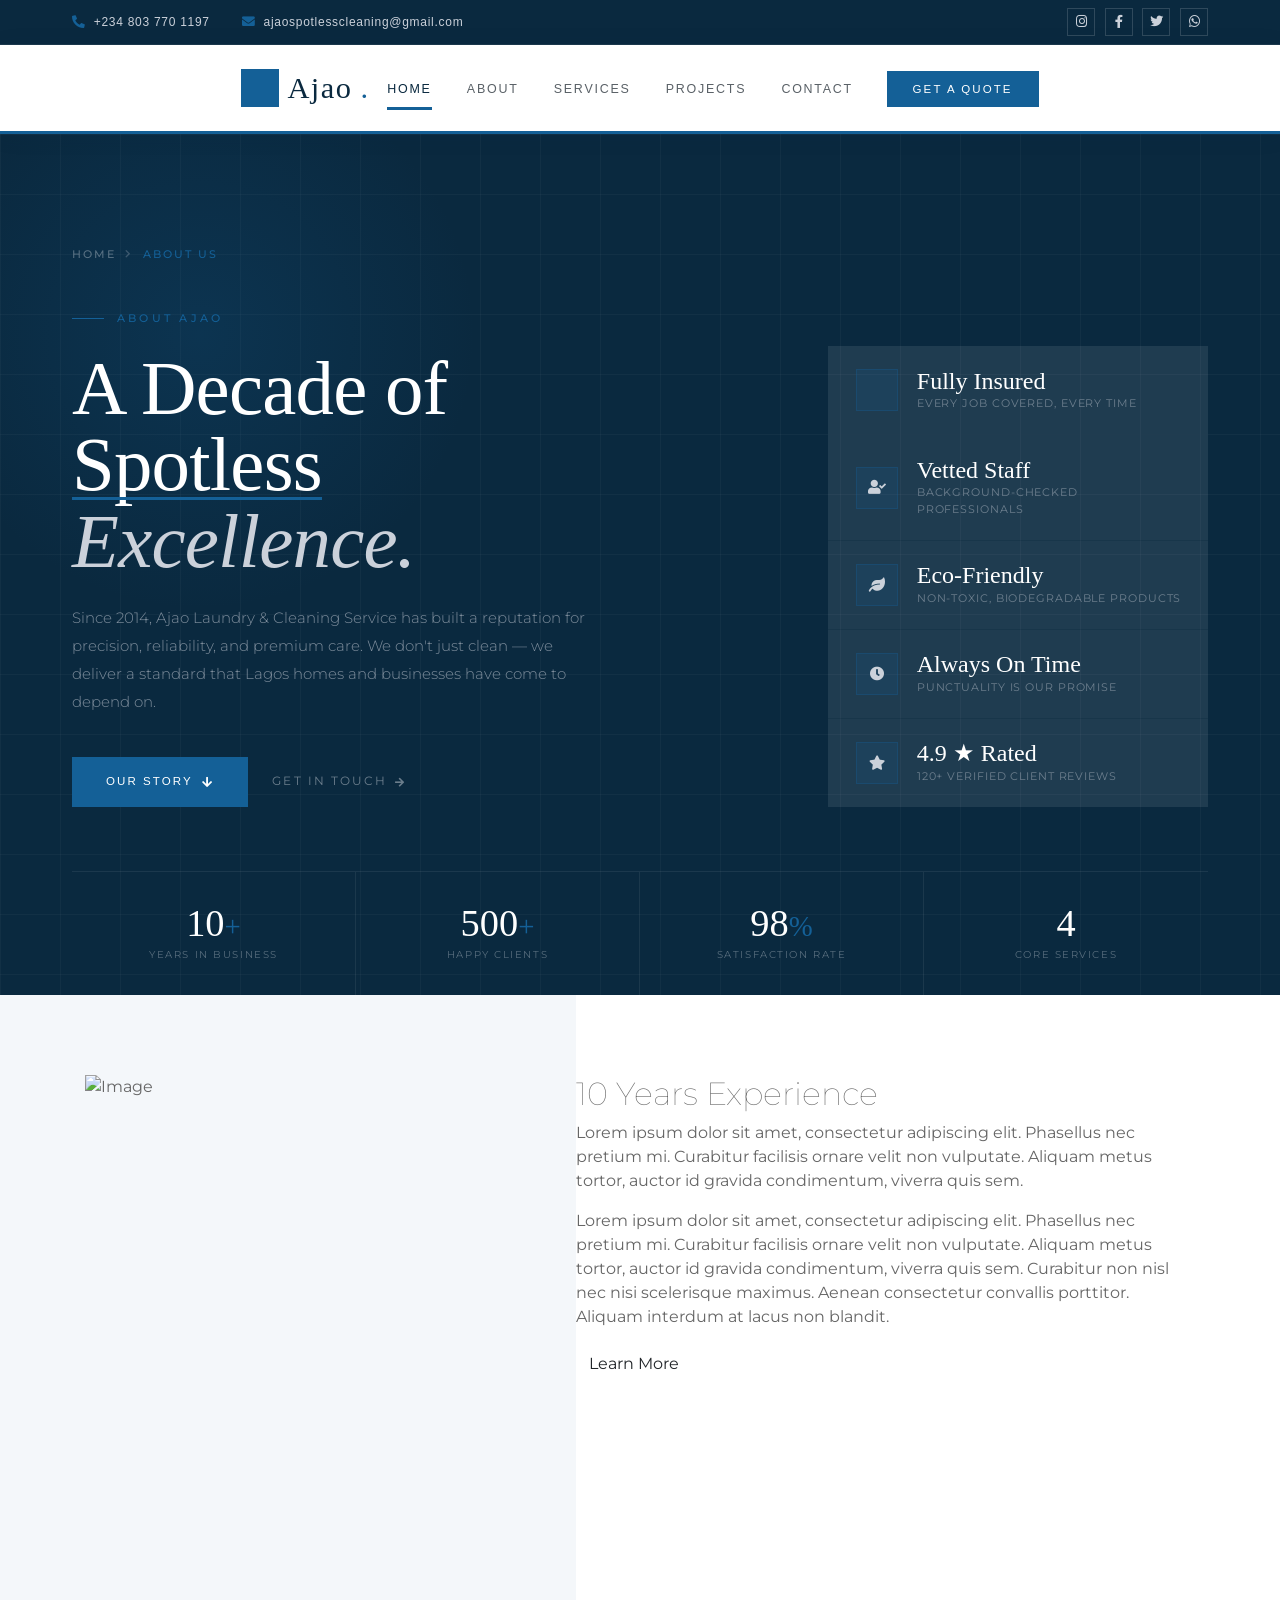
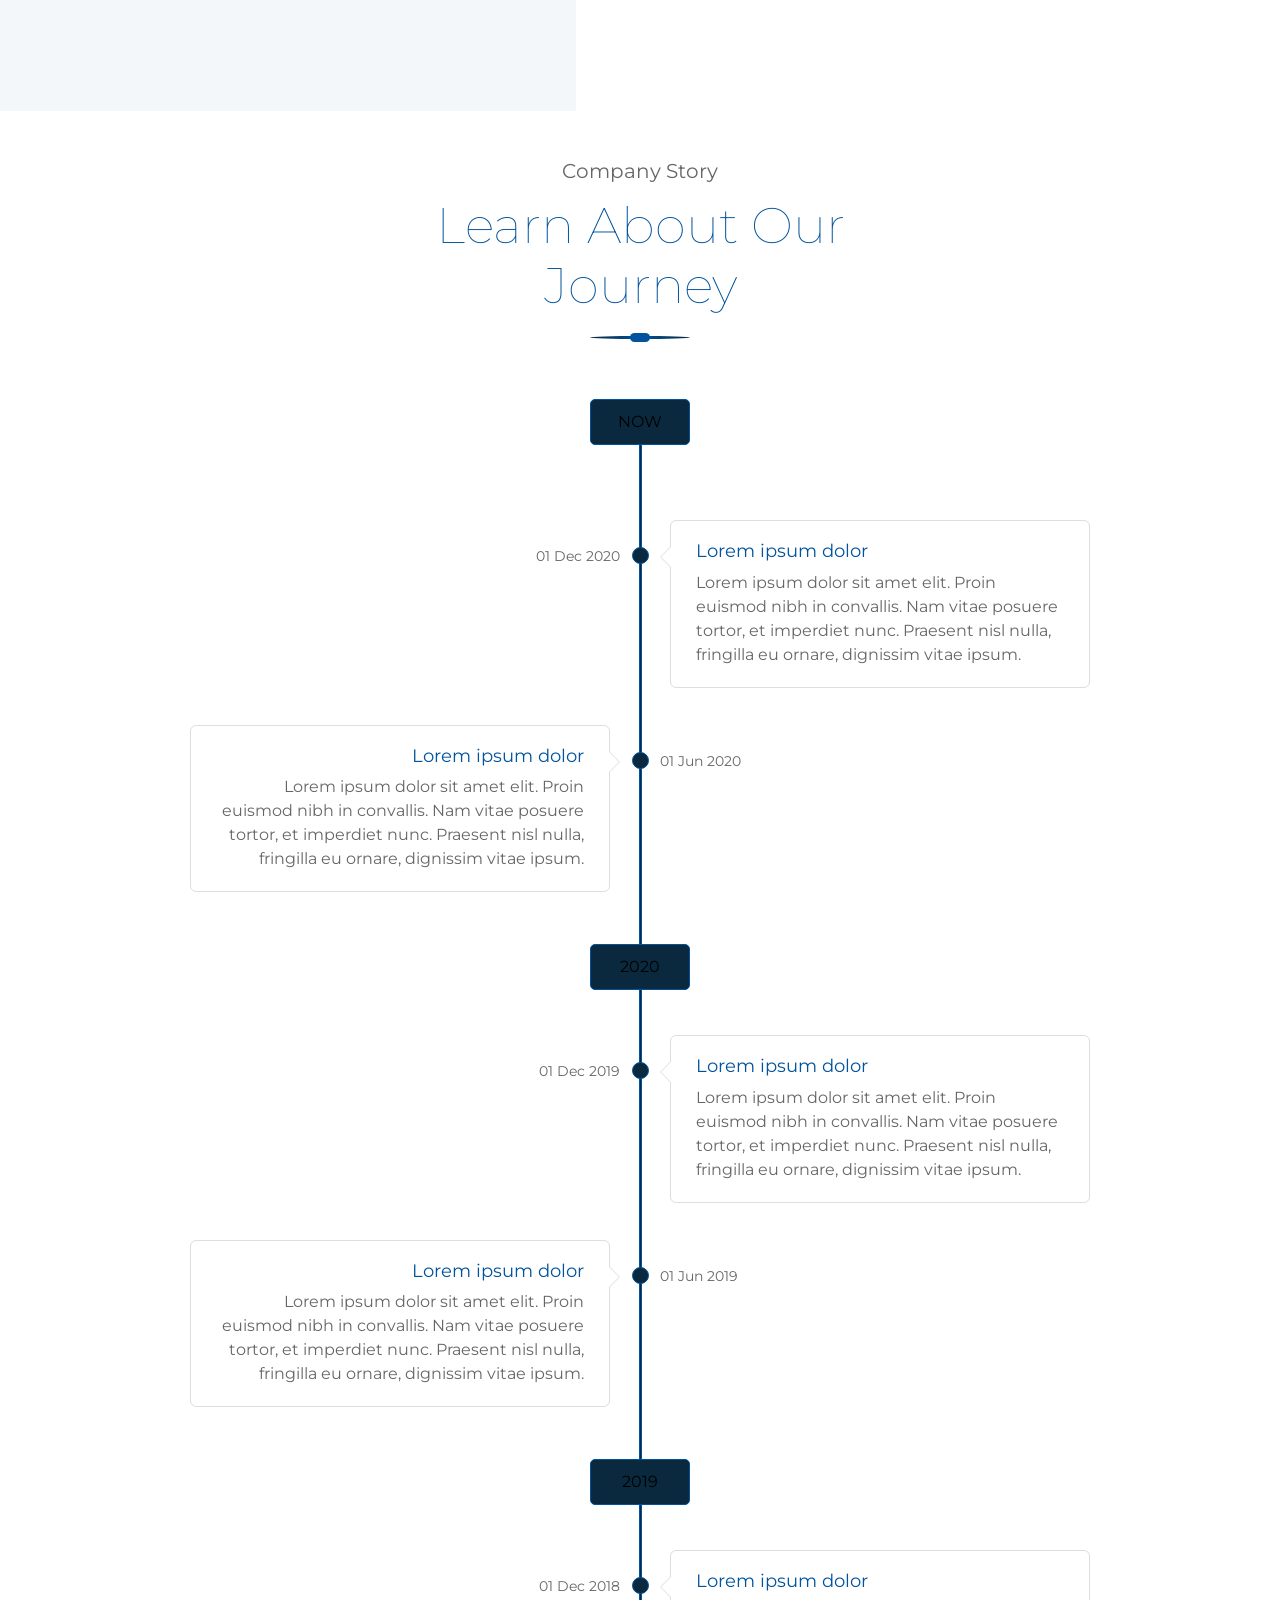
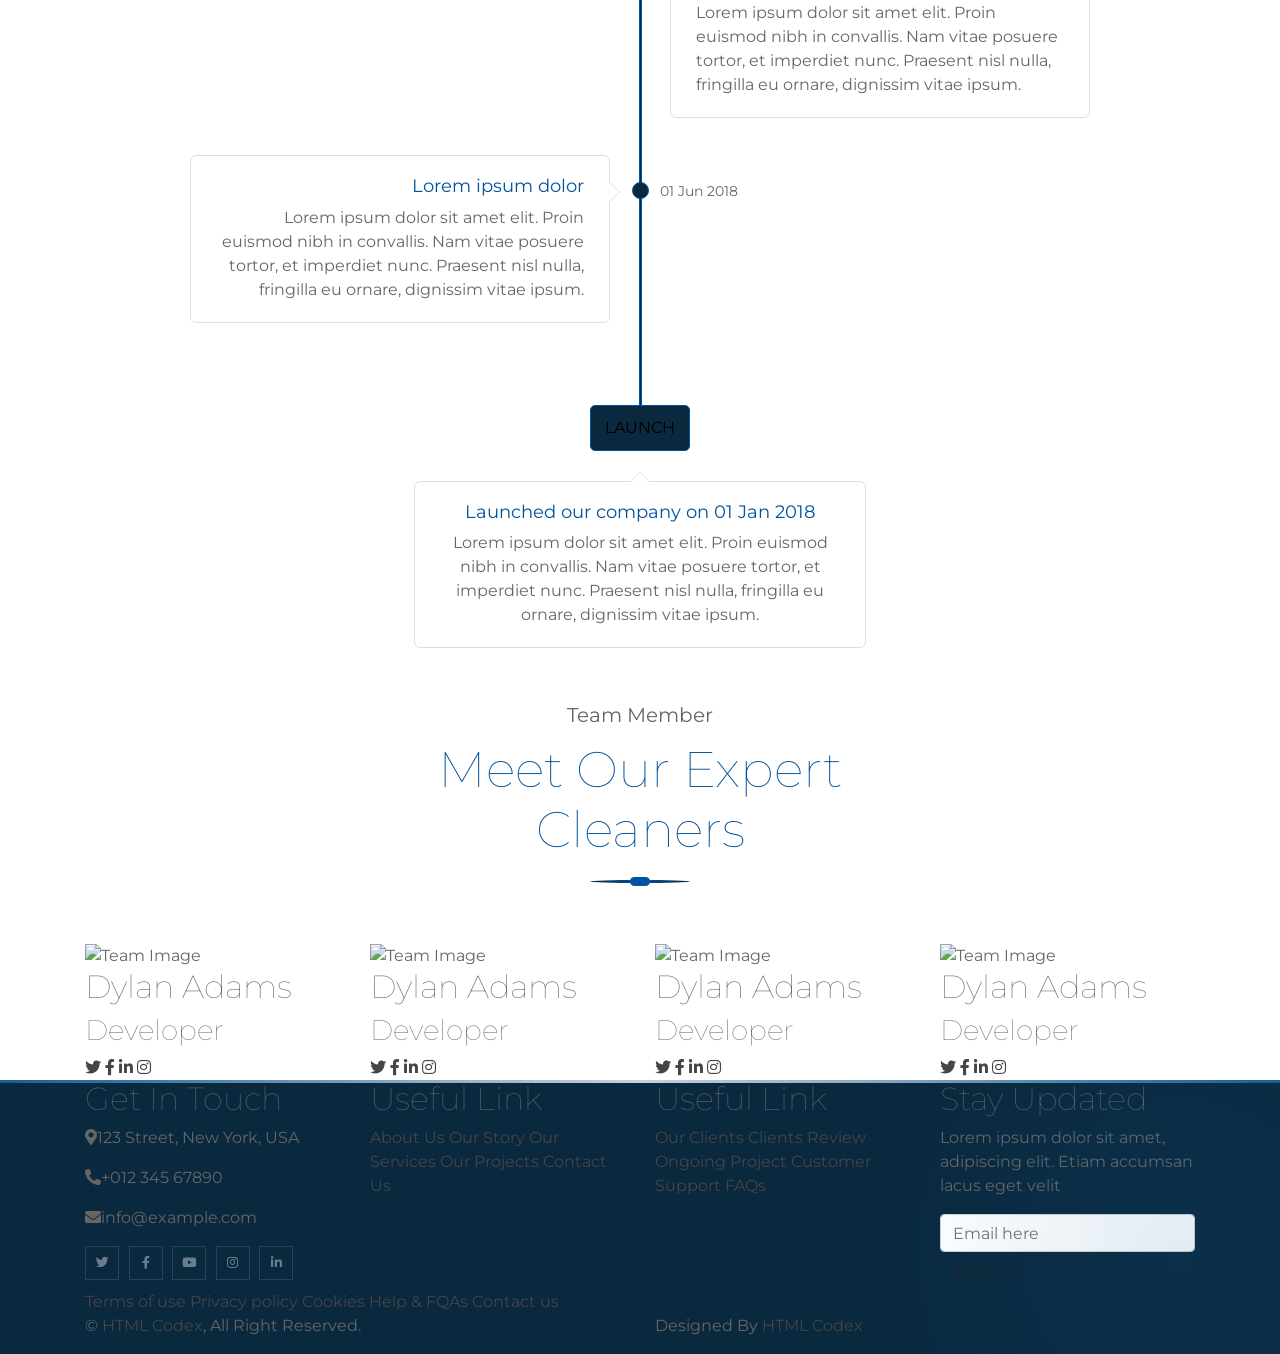
==== commit c0138cc7: "first commit" ====
--- a/about.html
+++ b/about.html
@@ -2,7 +2,7 @@
 <html lang="en">
     <head>
         <meta charset="utf-8">
-        <title>CleanMe - Cleaning Company Website Template</title>
+        <title>Ajao Laundry and Cleaning Services</title>
         <meta content="width=device-width, initial-scale=1.0" name="viewport">
         <meta content="Cleaning Company Website Template" name="keywords">
         <meta content="Cleaning Company Website Template" name="description">
@@ -25,83 +25,161 @@
 
     <body>
         <div class="wrapper">
-            <!-- Header Start -->
-            <div class="header">
-                <div class="container-fluid">
-                    <div class="header-top row align-items-center">
-                        <div class="col-lg-3">
-                            <div class="brand">
-                                <a href="index.html">
-                                    CleanMe
-                                    <!-- <img src="img/logo.png" alt="Logo"> -->
-                                </a>
-                            </div>
-                        </div>
-                        <div class="col-lg-9">
-                            <div class="topbar">
-                                <div class="topbar-col">
-                                    <a href="tel:+012 345 67890"><i class="fa fa-phone-alt"></i>+012 345 67890</a>
-                                </div>
-                                <div class="topbar-col">
-                                    <a href="mailto:info@example.com"><i class="fa fa-envelope"></i>info@example.com</a>
-                                </div>
-                                <div class="topbar-col">
-                                    <div class="topbar-social">
-                                        <a href=""><i class="fab fa-twitter"></i></a>
-                                        <a href=""><i class="fab fa-facebook-f"></i></a>
-                                        <a href=""><i class="fab fa-youtube"></i></a>
-                                        <a href=""><i class="fab fa-instagram"></i></a>
-                                        <a href=""><i class="fab fa-linkedin-in"></i></a>
-                                    </div>
-                                </div>
-                            </div>
-                            <div class="navbar navbar-expand-lg bg-light navbar-light">
-                                <a href="#" class="navbar-brand">MENU</a>
-                                <button type="button" class="navbar-toggler" data-toggle="collapse" data-target="#navbarCollapse">
-                                    <span class="navbar-toggler-icon"></span>
-                                </button>
-
-                                <div class="collapse navbar-collapse justify-content-between" id="navbarCollapse">
-                                    <div class="navbar-nav ml-auto">
-                                        <a href="index.html" class="nav-item nav-link">Home</a>
-                                        <a href="about.html" class="nav-item nav-link active">About</a>
-                                        <a href="service.html" class="nav-item nav-link">Service</a>
-                                        <a href="portfolio.html" class="nav-item nav-link">Project</a>
-                                        <a href="single.html" class="nav-item nav-link">Single</a>
-                                        <a href="contact.html" class="nav-item nav-link">Contact</a>
-                                        <div class="nav-item dropdown">
-                                            <a href="#" class="nav-link dropdown-toggle" data-toggle="dropdown">Dropdown</a>
-                                            <div class="dropdown-menu">
-                                                <a href="#" class="dropdown-item">Sub Item 1</a>
-                                                <a href="#" class="dropdown-item">Sub Item 2</a>
-                                            </div>
-                                        </div>
-                                        <a href="#" class="btn">Get A Quote</a>
-                                    </div>
-                                </div>
-                            </div>
-                        </div>
-                    </div>
-                </div>
-            </div>
+            <div class="topbar">
+  <div class="topbar-inner">
+    <div class="topbar-contact">
+      <a href="tel:+2348037701197">
+        <i class="fa fa-phone-alt"></i>
+        <span>+234 803 770 1197</span>
+      </a>
+      <a href="mailto:ajaospotlesscleaning@gmail.com">
+        <i class="fa fa-envelope"></i>
+        <span>ajaospotlesscleaning@gmail.com</span>
+      </a>
+    </div>
+    <div class="topbar-social">
+      <a href="#" aria-label="Instagram"><i class="fab fa-instagram"></i></a>
+      <a href="#" aria-label="Facebook"><i class="fab fa-facebook-f"></i></a>
+      <a href="#" aria-label="Twitter"><i class="fab fa-twitter"></i></a>
+      <a href="#" aria-label="WhatsApp"><i class="fab fa-whatsapp"></i></a>
+    </div>
+  </div>
+</div>
+<!-- ── STICKY NAVBAR ── -->
+<nav class="navbar" id="mainNavbar">
+  <div class="navbar-inner">
+    <a href="index.html" class="brand">
+      <div class="brand-icon"><i class="fa fa-spray-can-sparkles"></i></div>
+      Ajao<span>.</span>
+    </a>
+    <ul class="nav-links">
+      <li><a href="index.html" class="active">Home</a></li>
+      <li><a href="about.html">About</a></li>
+      <li><a href="service.html">Services</a></li>
+      <li><a href="portfolio.html">Projects</a></li>
+      <li><a href="contact.html">Contact</a></li>
+      <li><a href="#quote" class="nav-cta">Get A Quote</a></li>
+    </ul>
+    <div class="hamburger" id="hamburger" onclick="toggleMobileMenu()" aria-label="Toggle menu">
+      <span></span><span></span><span></span>
+    </div>
+  </div>
+  <div class="mobile-menu" id="mobileMenu">
+    <a href="index.html">Home</a>
+    <a href="about.html">About</a>
+    <a href="service.html">Services</a>
+    <a href="portfolio.html">Projects</a>
+    <a href="contact.html">Contact</a>
+    <a href="#quote" class="mobile-cta">Get A Quote →</a>
+  </div>
+</nav>
+
             <!-- Header End -->
             
             
-            <!-- Page Header Start -->
-            <div class="page-header">
-                <div class="container">
-                    <div class="row">
-                        <div class="col-12">
-                            <h2>About Us</h2>
-                        </div>
-                        <div class="col-12">
-                            <a href="">Home</a>
-                            <a href="">About Us</a>
-                        </div>
-                    </div>
-                </div>
-            </div>
-            <!-- Page Header End -->
+            <!-- About Hero Start -->
+<div class="about-hero">
+  <div class="ah-container">
+
+    <!-- Breadcrumb -->
+    <div class="ah-breadcrumb">
+      <a href="index.html">Home</a>
+      <i class="fa fa-chevron-right"></i>
+      <span>About Us</span>
+    </div>
+
+    <!-- Main content -->
+    <div class="ah-content">
+
+      <!-- LEFT -->
+      <div class="ah-left">
+        <div class="ah-eyebrow">About Ajao</div>
+        <h1 class="ah-title">
+          A Decade of<br>
+          <span class="underline-word">Spotless</span>
+          <em>Excellence.</em>
+        </h1>
+        <p class="ah-desc">
+          Since 2014, Ajao Laundry &amp; Cleaning Service has built a reputation for precision, reliability, and premium care. We don't just clean — we deliver a standard that Lagos homes and businesses have come to depend on.
+        </p>
+        <div class="ah-actions">
+          <a href="#our-story" class="btn-ah-primary">Our Story <i class="fa fa-arrow-down"></i></a>
+          <a href="contact.html" class="btn-ah-ghost">Get In Touch <i class="fa fa-arrow-right"></i></a>
+        </div>
+      </div>
+
+      <!-- RIGHT: Trust stack -->
+      <div class="ah-right">
+        <div class="trust-stack">
+
+          <div class="trust-item">
+            <div class="trust-icon"><i class="fa fa-shield-halved"></i></div>
+            <div class="trust-text">
+              <div class="trust-value">Fully Insured</div>
+              <div class="trust-label">Every job covered, every time</div>
+            </div>
+          </div>
+
+          <div class="trust-item">
+            <div class="trust-icon"><i class="fa fa-user-check"></i></div>
+            <div class="trust-text">
+              <div class="trust-value">Vetted Staff</div>
+              <div class="trust-label">Background-checked professionals</div>
+            </div>
+          </div>
+
+          <div class="trust-item">
+            <div class="trust-icon"><i class="fa fa-leaf"></i></div>
+            <div class="trust-text">
+              <div class="trust-value">Eco-Friendly</div>
+              <div class="trust-label">Non-toxic, biodegradable products</div>
+            </div>
+          </div>
+
+          <div class="trust-item">
+            <div class="trust-icon"><i class="fa fa-clock"></i></div>
+            <div class="trust-text">
+              <div class="trust-value">Always On Time</div>
+              <div class="trust-label">Punctuality is our promise</div>
+            </div>
+          </div>
+
+          <div class="trust-item">
+            <div class="trust-icon"><i class="fa fa-star"></i></div>
+            <div class="trust-text">
+              <div class="trust-value">4.9 ★ Rated</div>
+              <div class="trust-label">120+ verified client reviews</div>
+            </div>
+          </div>
+
+        </div>
+      </div>
+
+    </div>
+
+    <!-- Stats bar -->
+    <div class="ah-stats-bar">
+      <div class="ah-stat">
+        <div class="ah-stat-num">10<span>+</span></div>
+        <div class="ah-stat-label">Years in Business</div>
+      </div>
+      <div class="ah-stat">
+        <div class="ah-stat-num">500<span>+</span></div>
+        <div class="ah-stat-label">Happy Clients</div>
+      </div>
+      <div class="ah-stat">
+        <div class="ah-stat-num">98<span>%</span></div>
+        <div class="ah-stat-label">Satisfaction Rate</div>
+      </div>
+      <div class="ah-stat">
+        <div class="ah-stat-num">4</div>
+        <div class="ah-stat-label">Core Services</div>
+      </div>
+    </div>
+
+  </div>
+</div>
+<!-- About Hero End -->
 
 
             <!-- About Start -->
--- a/css/style.css
+++ b/css/style.css
@@ -45,7 +45,7 @@
 .back-to-top {
     position: fixed;
     display: none;
-    background: #FFD662;
+    background: #0A293F;
     color: #000000;
     width: 44px;
     height: 44px;
@@ -72,292 +72,858 @@
 /*******************************/
 /********** Header CSS *********/
 /*******************************/
-.header {
-    position: relative;
-    width: 100%;
-    padding: 15px 0 0 0;
-    background: #00539C;
-}
-
+/* ── CSS VARIABLES ── */
+:root {
+  --navy:      #0A293F;
+  --blue:      #146097;
+  --slate:     #5A6167;
+  --mist:      #CBD1DA;
+  --white:     #FFFFFF;
+  --offwhite:  #F4F7FA;
+  --green-wa:  #25D366;
+  --serif:     'Cormorant Garamond', serif;
+  --sans:      'Jost', sans-serif;
+  --transition: .3s ease;
+}
+ 
+/* ── TOPBAR ── */
+.topbar {
+  background: var(--navy);
+  padding: 8px 0;
+  border-bottom: 1px solid rgba(255, 255, 255, .08);
+}
+ 
+.topbar-inner {
+  max-width: 1200px;
+  margin: 0 auto;
+  padding: 0 2rem;
+  display: flex;
+  justify-content: space-between;
+  align-items: center;
+}
+ 
+.topbar-contact {
+  display: flex;
+  gap: 2rem;
+}
+ 
+.topbar-contact a {
+  color: var(--mist);
+  font-size: .75rem;
+  letter-spacing: .06em;
+  text-decoration: none;
+  display: flex;
+  align-items: center;
+  gap: .5rem;
+  transition: color var(--transition);
+  font-family: var(--sans);
+}
+ 
+.topbar-contact a i {
+  color: var(--blue);
+  font-size: .8rem;
+}
+ 
+.topbar-contact a:hover {
+  color: var(--white);
+}
+ 
+.topbar-social {
+  display: flex;
+  gap: .6rem;
+}
+ 
+.topbar-social a {
+  color: var(--mist);
+  font-size: .82rem;
+  text-decoration: none;
+  width: 28px;
+  height: 28px;
+  border: 1px solid rgba(255, 255, 255, .15);
+  display: flex;
+  align-items: center;
+  justify-content: center;
+  transition: all var(--transition);
+}
+ 
+.topbar-social a:hover {
+  background: var(--blue);
+  border-color: var(--blue);
+  color: var(--white);
+}
+ 
+ 
+/* ── STICKY NAVBAR ── */
+.navbar {
+  position: sticky;
+  top: 0;
+  z-index: 999;
+  background: var(--white);
+  box-shadow: 0 2px 20px rgba(10, 41, 63, .10);
+  border-bottom: 3px solid var(--blue);
+  transition: box-shadow var(--transition);
+}
+ 
+.navbar.scrolled {
+  box-shadow: 0 4px 30px rgba(10, 41, 63, .18);
+}
+ 
+.navbar-inner {
+  max-width: 1200px;
+  margin: 0 auto;
+  padding: 0 2rem;
+  display: flex;
+  align-items: center;
+  justify-content: space-between;
+  height: 70px;
+}
+ 
+/* Brand / Logo */
+.brand {
+  font-family: var(--serif);
+  font-size: 1.9rem;
+  font-weight: 400;
+  color: var(--navy);
+  text-decoration: none;
+  letter-spacing: .05em;
+  display: flex;
+  align-items: center;
+  gap: .5rem;
+  line-height: 1;
+}
+ 
+.brand span {
+  color: var(--blue);
+}
+ 
+.brand-icon {
+  width: 38px;
+  height: 38px;
+  background: var(--blue);
+  display: flex;
+  align-items: center;
+  justify-content: center;
+  flex-shrink: 0;
+}
+ 
+.brand-icon i {
+  color: var(--white);
+  font-size: 1rem;
+}
+ 
+/* Nav links */
+.nav-links {
+  display: flex;
+  align-items: center;
+  gap: 0;
+  list-style: none;
+  margin: 0;
+  padding: 0;
+}
+ 
+.nav-links a {
+  font-family: var(--sans);
+  font-size: .78rem;
+  letter-spacing: .14em;
+  text-transform: uppercase;
+  color: var(--slate);
+  text-decoration: none;
+  padding: .5rem 1.1rem;
+  font-weight: 500;
+  transition: color var(--transition);
+  position: relative;
+}
+ 
+.nav-links a::after {
+  content: '';
+  position: absolute;
+  bottom: -3px;
+  left: 50%;
+  right: 50%;
+  height: 3px;
+  background: var(--blue);
+  transition: left var(--transition), right var(--transition);
+  margin-bottom: -3px;
+}
+ 
+.nav-links a:hover::after,
+.nav-links a.active::after {
+  left: 1.1rem;
+  right: 1.1rem;
+}
+ 
+.nav-links a:hover,
+.nav-links a.active {
+  color: var(--navy);
+}
+ 
+/* CTA button in nav */
+.nav-cta {
+  background: var(--blue) !important;
+  color: var(--white) !important;
+  font-size: .72rem !important;
+  letter-spacing: .18em !important;
+  padding: .65rem 1.5rem !important;
+  border: 2px solid var(--blue);
+  margin-left: 1rem;
+  transition: background var(--transition), border-color var(--transition) !important;
+}
+ 
+.nav-cta::after {
+  display: none !important;
+}
+ 
+.nav-cta:hover {
+  background: var(--navy) !important;
+  border-color: var(--navy) !important;
+  color: var(--white) !important;
+}
+ 
+/* Hamburger */
+.hamburger {
+  display: none;
+  flex-direction: column;
+  gap: 5px;
+  cursor: pointer;
+  padding: .4rem;
+  background: none;
+  border: none;
+}
+ 
+.hamburger span {
+  display: block;
+  width: 22px;
+  height: 2px;
+  background: var(--navy);
+  transition: all var(--transition);
+  transform-origin: center;
+}
+ 
+.hamburger.open span:nth-child(1) {
+  transform: translateY(7px) rotate(45deg);
+}
+ 
+.hamburger.open span:nth-child(2) {
+  opacity: 0;
+}
+ 
+.hamburger.open span:nth-child(3) {
+  transform: translateY(-7px) rotate(-45deg);
+}
+ 
+/* Mobile menu */
+.mobile-menu {
+  display: none;
+  flex-direction: column;
+  background: var(--white);
+  padding: 0 2rem;
+  border-top: 1px solid var(--mist);
+  max-height: 0;
+  overflow: hidden;
+  transition: max-height .4s ease, padding .4s ease;
+}
+ 
+.mobile-menu.open {
+  display: flex;
+  max-height: 400px;
+  padding: 1rem 2rem;
+}
+ 
+.mobile-menu a {
+  font-family: var(--sans);
+  font-size: .8rem;
+  letter-spacing: .1em;
+  text-transform: uppercase;
+  color: var(--slate);
+  text-decoration: none;
+  padding: .75rem 0;
+  border-bottom: 1px solid var(--offwhite);
+  font-weight: 500;
+  transition: color var(--transition);
+}
+ 
+.mobile-menu a:last-child {
+  border: none;
+  padding-bottom: 0;
+}
+ 
+.mobile-menu a.mobile-cta {
+  color: var(--blue);
+  font-weight: 600;
+}
+ 
+.mobile-menu a:hover {
+  color: var(--navy);
+}
+ 
+ 
+/* ── HERO SECTION WRAPPER ── */
 .header.home {
-    margin-bottom: 45px;
-    background: linear-gradient(rgba(0, 83, 156, 1), rgba(0, 83, 156, .9), rgba(0, 83, 156, 1)), url(../img/header.jpg);
-    background-position: center;
-    background-repeat: no-repeat;
-    background-size: cover;
-}
-
-@media (min-width: 992px) {
-    .header .row {
-        padding: 0 60px;
-    }
-}
-
-.header .header-top {
-    padding-bottom: 15px;
-    border-bottom: 1px solid rgba(255, 255, 255, .1);
-}
-
-.header .brand {
-    position: relative;
-}
-
-.header .brand a {
-    color: #ffffff;
-    font-size: 60px;
-    font-weight: 100;
-}
-
-.header .brand img {
-    width: 100%;
-    max-width: 150px;
-    height: 100%;
-    max-height: 100px;
-}
-
-.header .topbar {
-    position: relative;
-    text-align: right;
-}
-
-.header .topbar .topbar-col {
-    display: inline-block;
-    padding: 0 15px;
-    margin-bottom: 15px;
-}
-
-.header .topbar-col a {
-    color: #ffffff;
-    font-size: 13px;
-}
-
-.header .topbar-col a i {
-    margin-right: 10px;
-    color: #FFD662;
-}
-
-.header .topbar-social {
-    position: relative;
-}
-
-.header .topbar-social a {
-    display: inline-block;
-}
-
-.header .topbar-social a i {
-    margin-right: 10px;
-    font-size: 18px;
-    color: #ffffff;
-}
-
-.header .topbar-social a:last-child i {
-    margin: 0;
-}
-
-.header .topbar-social a:hover i {
-    color: #FFD662;
-}
-
-.header .dropdown-menu {
-    margin-top: 0;
-    border: 0;
-    border-radius: 5px;
-    background: #eeeeee;
-}
-
-.header .dropdown-menu a.active {
-    color: #FFD662;
-}
-
-@media (min-width: 992px) {
-    .header .navbar {
-        background: transparent !important;
-    }
-    
-    .header .navbar-brand {
-        display: none;
-    }
-    
-    .header .navbar-light a.nav-link,
-    .header .navbar-light .show > .nav-link {
-        position: relative;
-        padding: 8px 10px;
-        color: #ffffff;
-        font-size: 16px;
-        z-index: 1;
-    }
-    
-    .header .navbar-light a.nav-link:hover,
-    .header .navbar-light a.nav-link.active {
-        color: #FFD662;
-    }
-}
-
-@media (max-width: 992px) {
-    .header .brand {
-        text-align: center;
-        margin-bottom: 15px;
-    }
-    
-    .header .topbar {
-        text-align: center;
-        margin-bottom: 15px;
-    }
-    
-    .header .topbar .topbar-col {
-        margin: 0;
-    }
-    
-    .header .topbar .topbar-social {
-        margin-top: 5px;
-    }
-    
-    .header .navbar {
-        background: #ffffff !important;
-        border: none;
-        z-index: 1;
-    }
-    
-    .header a.nav-link {
-        padding: 5px 0;
-    }
-    
-    .header .dropdown-menu {
-        box-shadow: none;
-    }
-}
-
-.header .navbar .btn {
-    position: relative;
-    margin-left: 15px;
-    padding: 12px 20px 10px 20px;
-    font-size: 13px;
-    text-transform: uppercase;
-    color: #00539C;
-    border: none;
-    border-radius: 5px;
-    background: #ffffff;
-    transition: .3s;
-}
-
-.header .navbar .btn:hover {
-    color: #000000;
-    background: #FFD662;
-}
-
-.header .navbar .btn i {
-    font-size: 16px;
-    margin-right: 8px;
-}
-
-@media (max-width: 992px) {
-    .header .navbar {
-        border-radius: 5px;
-    }
-    
-    .header .navbar .btn {
-        display: none;
-    }
-}
-
-.header .hero {
-    padding-top: 60px;
-    padding-bottom: 60px;
-}
-
-.header .hero h2 {
-    margin: 0;
-    font-size: 60px;
-    font-weight: 100;
-    color: #ffffff;
-}
-
-.header .hero h2 span {
-    color: #FFD662;
-}
-
-.header .hero p {
-    margin: 10px 0 20px 0;
-    font-size: 22px;
-    color: #ffffff;
-}
-
-.header .hero a.btn {
-    position: relative;
-    padding: 15px 30px;
-    font-size: 16px;
-    text-transform: uppercase;
-    color: #00539C;
-    border: none;
-    border-radius: 5px;
-    background: #ffffff;
-    transition: .3s;
-}
-
-.header .hero a.btn:hover {
-    color: #000000;
-    background: #FFD662;
-}
-
-.header .hero .form {
-    padding: 30px;
-    border: 1px solid rgba(255, 255, 255, .4);
-    background: rgba(255, 255, 255, .3);
-    border-radius: 5px;
-}
-
-.header .hero .form h3 {
-    color: #ffffff;
-    font-weight: 300;
-}
-
-.header .hero .form input,
-.header .hero .form select,
-.header .hero .form textarea {
-    margin-bottom: 15px;
-    height: 45px;
-    border-radius: 5px;
-    border: 1px solid rgba(255, 255, 255, .3);
-    background: rgba(255, 255, 255, .2);
-}
-
-.header .hero .form textarea {
-    height: 75px;
-}
-
-.header .hero .form select,
-.header .hero .form input::placeholder,
-.header .hero .form textarea::placeholder {
-    color: #ffffff;
-}
-
-.header .hero .form select option:not(:checked) {
-    color: #666666;
-}
-
-.header .hero .form .btn {
-    position: relative;
-    padding: 10px 35px;
-    font-size: 16px;
-    text-transform: uppercase;
-    color: #000000;
-    border: none;
-    border-radius: 5px;
-    background: #FFD662;
-    transition: .3s;
-}
-
-.header .hero .form .btn:hover {
-    color: #00539C;
-    background: #ffffff;
-}
-
-@media (max-width: 767.98px) {
-    .header .hero .form {
-        margin-top: 45px;
-    }
-}
-
+  position: relative;
+  width: 100%;
+  padding: 0;
+  background: none;
+  margin-bottom: 45px;
+}
+ 
+.hero-layout {
+  display: grid;
+  grid-template-columns: 1fr 400px;
+  min-height: 88vh;
+}
+ 
+ 
+/* ── CAROUSEL ── */
+.carousel-wrapper {
+  position: relative;
+  overflow: hidden;
+}
+ 
+.carousel-track {
+  position: relative;
+  width: 100%;
+  height: 100%;
+  min-height: 88vh;
+}
+ 
+/* Individual Slide */
+.slide {
+  position: absolute;
+  inset: 0;
+  background-size: cover;
+  background-position: center;
+  background-repeat: no-repeat;
+  opacity: 0;
+  transition: opacity .9s ease;
+  display: flex;
+  align-items: center;
+}
+ 
+.slide.active {
+  opacity: 1;
+  z-index: 2;
+}
+ 
+.slide.prev-slide {
+  opacity: 0;
+  z-index: 1;
+}
+ 
+/* Dark gradient overlay per slide */
+.slide-overlay {
+  position: absolute;
+  inset: 0;
+  background: linear-gradient(
+    120deg,
+    rgba(10, 41, 63, .88) 0%,
+    rgba(20, 96, 151, .70) 55%,
+    rgba(90, 97, 103, .45) 100%
+  );
+  z-index: 1;
+}
+ 
+/* Slide content */
+.slide-content {
+  position: relative;
+  z-index: 2;
+  padding: 4rem 4rem 5rem;
+  max-width: 640px;
+}
+ 
+.slide-eyebrow {
+  font-family: var(--sans);
+  font-size: .7rem;
+  letter-spacing: .35em;
+  text-transform: uppercase;
+  color: var(--mist);
+  margin-bottom: 1.2rem;
+  display: flex;
+  align-items: center;
+  gap: .8rem;
+  opacity: 0;
+  transform: translateY(14px);
+  transition: opacity .7s ease .2s, transform .7s ease .2s;
+}
+ 
+.slide.active .slide-eyebrow {
+  opacity: 1;
+  transform: translateY(0);
+}
+ 
+.eyebrow-line {
+  display: block;
+  width: 2rem;
+  height: 1px;
+  background: var(--mist);
+  flex-shrink: 0;
+}
+ 
+.slide-title {
+  font-family: var(--serif);
+  font-size: clamp(2.4rem, 4.5vw, 4rem);
+  font-weight: 300;
+  line-height: 1.1;
+  color: var(--white);
+  margin-bottom: 1.2rem;
+  opacity: 0;
+  transform: translateY(18px);
+  transition: opacity .75s ease .35s, transform .75s ease .35s;
+}
+ 
+.slide.active .slide-title {
+  opacity: 1;
+  transform: translateY(0);
+}
+ 
+.slide-title em {
+  font-style: italic;
+  font-weight: 400;
+  color: var(--mist);
+}
+ 
+.slide-sub {
+  font-family: var(--sans);
+  font-size: .92rem;
+  color: rgba(203, 209, 218, .85);
+  line-height: 1.85;
+  margin-bottom: 2rem;
+  max-width: 480px;
+  font-weight: 300;
+  opacity: 0;
+  transform: translateY(14px);
+  transition: opacity .75s ease .5s, transform .75s ease .5s;
+}
+ 
+.slide.active .slide-sub {
+  opacity: 1;
+  transform: translateY(0);
+}
+ 
+.slide-actions {
+  display: flex;
+  gap: 1rem;
+  flex-wrap: wrap;
+  opacity: 0;
+  transform: translateY(10px);
+  transition: opacity .75s ease .65s, transform .75s ease .65s;
+}
+ 
+.slide.active .slide-actions {
+  opacity: 1;
+  transform: translateY(0);
+}
+ 
+.btn-slide-primary {
+  background: var(--blue);
+  color: var(--white);
+  font-family: var(--sans);
+  font-size: .75rem;
+  letter-spacing: .18em;
+  text-transform: uppercase;
+  padding: .9rem 2rem;
+  border: 2px solid var(--blue);
+  text-decoration: none;
+  font-weight: 500;
+  display: inline-block;
+  transition: background var(--transition), border-color var(--transition);
+}
+ 
+.btn-slide-primary:hover {
+  background: var(--navy);
+  border-color: var(--navy);
+  color: var(--white);
+}
+ 
+.btn-slide-ghost {
+  background: transparent;
+  color: var(--white);
+  font-family: var(--sans);
+  font-size: .75rem;
+  letter-spacing: .18em;
+  text-transform: uppercase;
+  padding: .9rem 2rem;
+  border: 2px solid rgba(255, 255, 255, .35);
+  text-decoration: none;
+  font-weight: 500;
+  display: inline-block;
+  transition: border-color var(--transition);
+}
+ 
+.btn-slide-ghost:hover {
+  border-color: var(--white);
+}
+ 
+/* Carousel nav buttons */
+.carousel-btn {
+  position: absolute;
+  top: 50%;
+  transform: translateY(-50%);
+  z-index: 10;
+  width: 46px;
+  height: 46px;
+  background: rgba(10, 41, 63, .55);
+  border: 1px solid rgba(255, 255, 255, .25);
+  color: var(--white);
+  font-size: .9rem;
+  cursor: pointer;
+  display: flex;
+  align-items: center;
+  justify-content: center;
+  transition: background var(--transition), border-color var(--transition);
+}
+ 
+.carousel-btn:hover {
+  background: var(--blue);
+  border-color: var(--blue);
+}
+ 
+.carousel-btn.prev { left: 1.2rem; }
+.carousel-btn.next { right: 1.2rem; }
+ 
+/* Dots */
+.carousel-dots {
+  position: absolute;
+  bottom: 2.5rem;
+  left: 50%;
+  transform: translateX(-50%);
+  z-index: 10;
+  display: flex;
+  gap: .6rem;
+}
+ 
+.dot {
+  width: 8px;
+  height: 8px;
+  border-radius: 50%;
+  background: rgba(255, 255, 255, .35);
+  border: none;
+  cursor: pointer;
+  transition: all .35s ease;
+  padding: 0;
+}
+ 
+.dot.active {
+  background: var(--white);
+  width: 28px;
+  border-radius: 4px;
+}
+ 
+/* Progress bar */
+.carousel-progress {
+  position: absolute;
+  bottom: 0;
+  left: 0;
+  right: 0;
+  height: 3px;
+  background: rgba(255, 255, 255, .15);
+  z-index: 10;
+}
+ 
+.carousel-progress-bar {
+  height: 100%;
+  width: 0%;
+  background: var(--blue);
+  transition: width 5s linear;
+}
+ 
+ 
+/* ── QUOTE FORM PANEL ── */
+.quote-panel {
+  background: var(--offwhite);
+  display: flex;
+  align-items: center;
+  justify-content: center;
+  border-left: 3px solid var(--blue);
+}
+ 
+.quote-form {
+  width: 100%;
+  padding: 2.5rem 2rem;
+  background: var(--white);
+  height: 100%;
+  display: flex;
+  flex-direction: column;
+  justify-content: center;
+  position: relative;
+}
+ 
+.quote-form::before {
+  content: '';
+  position: absolute;
+  top: 0;
+  left: 0;
+  right: 0;
+  height: 4px;
+  background: linear-gradient(to right, var(--navy), var(--blue));
+}
+ 
+.form-heading {
+  font-family: var(--serif);
+  font-size: 1.75rem;
+  font-weight: 400;
+  color: var(--navy);
+  margin-bottom: .2rem;
+  letter-spacing: .02em;
+}
+ 
+.form-sub {
+  font-family: var(--sans);
+  font-size: .75rem;
+  color: var(--slate);
+  margin-bottom: 1.5rem;
+  letter-spacing: .06em;
+}
+ 
+.form-row {
+  display: grid;
+  grid-template-columns: 1fr 1fr;
+  gap: .8rem;
+}
+ 
+.form-group {
+  margin-bottom: .9rem;
+  display: flex;
+  flex-direction: column;
+  gap: .35rem;
+}
+ 
+.form-group label {
+  font-family: var(--sans);
+  font-size: .65rem;
+  letter-spacing: .18em;
+  text-transform: uppercase;
+  color: var(--slate);
+  font-weight: 500;
+}
+ 
+.form-group input,
+.form-group select,
+.form-group textarea {
+  width: 100%;
+  background: var(--offwhite);
+  border: 1.5px solid var(--mist);
+  border-radius: 0;
+  color: var(--navy);
+  font-family: var(--sans);
+  font-size: .85rem;
+  padding: .7rem 1rem;
+  outline: none;
+  transition: border-color var(--transition);
+  appearance: none;
+  -webkit-appearance: none;
+}
+ 
+.form-group input::placeholder,
+.form-group textarea::placeholder {
+  color: #aab0b8;
+}
+ 
+.form-group input:focus,
+.form-group select:focus,
+.form-group textarea:focus {
+  border-color: var(--blue);
+  background: var(--white);
+}
+ 
+.form-group textarea {
+  min-height: 80px;
+  resize: vertical;
+}
+ 
+.form-group select {
+  cursor: pointer;
+  background-image: url("data:image/svg+xml,%3Csvg xmlns='http://www.w3.org/2000/svg' width='12' height='8' viewBox='0 0 12 8'%3E%3Cpath fill='%235A6167' d='M6 8L0 0h12z'/%3E%3C/svg%3E");
+  background-repeat: no-repeat;
+  background-position: right 1rem center;
+  padding-right: 2.5rem;
+}
+ 
+.form-group select option {
+  color: var(--navy);
+  background: var(--white);
+}
+ 
+.btn-submit {
+  width: 100%;
+  background: var(--navy);
+  color: var(--white);
+  font-family: var(--sans);
+  font-size: .75rem;
+  letter-spacing: .2em;
+  text-transform: uppercase;
+  padding: 1rem;
+  border: none;
+  cursor: pointer;
+  font-weight: 600;
+  transition: background var(--transition);
+  margin-top: .4rem;
+}
+ 
+.btn-submit:hover {
+  background: var(--blue);
+}
+ 
+/* WhatsApp strip */
+.wa-strip {
+  display: flex;
+  align-items: center;
+  gap: .8rem;
+  margin-top: .8rem;
+  padding: .8rem 1rem;
+  background: #f0faf4;
+  border: 1px solid #c3e6d0;
+}
+ 
+.wa-icon-box {
+  width: 30px;
+  height: 30px;
+  background: var(--green-wa);
+  display: flex;
+  align-items: center;
+  justify-content: center;
+  flex-shrink: 0;
+}
+ 
+.wa-icon-box i {
+  color: var(--white);
+  font-size: .9rem;
+}
+ 
+.wa-label {
+  font-family: var(--sans);
+  font-size: .78rem;
+  color: #2d6a4f;
+  font-weight: 500;
+  line-height: 1.3;
+}
+ 
+.wa-label span {
+  display: block;
+  font-size: .68rem;
+  color: #52b788;
+  font-weight: 400;
+}
+ 
+.wa-btn {
+  margin-left: auto;
+  background: var(--green-wa);
+  border: none;
+  color: var(--white);
+  font-family: var(--sans);
+  font-size: .65rem;
+  letter-spacing: .12em;
+  text-transform: uppercase;
+  padding: .45rem 1rem;
+  cursor: pointer;
+  font-weight: 600;
+  transition: background var(--transition);
+  white-space: nowrap;
+}
+ 
+.wa-btn:hover {
+  background: #1ebe5d;
+}
+ 
+ 
+/* ── RESPONSIVE ── */
+@media (max-width: 1024px) {
+  .hero-layout {
+    grid-template-columns: 1fr 360px;
+  }
+ 
+  .slide-content {
+    padding: 3rem 2.5rem 4rem;
+  }
+}
+ 
+@media (max-width: 768px) {
+  /* Topbar: hide contact on small screens */
+  .topbar-contact {
+    display: none;
+  }
+ 
+  .topbar-inner {
+    justify-content: center;
+  }
+ 
+  /* Navbar */
+  .nav-links {
+    display: none;
+  }
+ 
+  .hamburger {
+    display: flex;
+  }
+ 
+  /* Hero: stack vertically */
+  .hero-layout {
+    grid-template-columns: 1fr;
+    grid-template-rows: 65vh auto;
+    min-height: unset;
+  }
+ 
+  .carousel-track {
+    min-height: 65vh;
+  }
+ 
+  .slide-content {
+    padding: 2.5rem 1.5rem 3.5rem;
+  }
+ 
+  .slide-title {
+    font-size: 2.2rem;
+  }
+ 
+  .quote-panel {
+    border-left: none;
+    border-top: 3px solid var(--blue);
+  }
+ 
+  .quote-form {
+    padding: 2rem 1.5rem;
+    height: auto;
+  }
+ 
+  .form-row {
+    grid-template-columns: 1fr;
+  }
+ 
+  .carousel-btn {
+    width: 38px;
+    height: 38px;
+    font-size: .8rem;
+  }
+}
+ 
+@media (max-width: 480px) {
+  .navbar-inner {
+    padding: 0 1rem;
+  }
+ 
+  .brand {
+    font-size: 1.5rem;
+  }
+ 
+  .brand-icon {
+    width: 32px;
+    height: 32px;
+  }
+ 
+  .topbar-inner {
+    padding: 0 1rem;
+  }
+ 
+  .slide-content {
+    padding: 2rem 1rem 3rem;
+  }
+ 
+  .btn-slide-primary,
+  .btn-slide-ghost {
+    font-size: .7rem;
+    padding: .75rem 1.4rem;
+  }
+}
+ 
 
 /*******************************/
 /******* Page Header CSS *******/
@@ -367,7 +933,7 @@
     margin-bottom: 45px;
     padding: 90px 0;
     text-align: center;
-    background: #FFD662;
+    background: #0A293F;
 }
 
 .page-header h2 {
@@ -426,7 +992,7 @@
     height: 3px;
     left: calc(50% - 50px);
     bottom: 0;
-    background: linear-gradient(to left, #FFD662, #00539C, #FFD662);
+    background: linear-gradient(to left, #0A293F, #00539C, #0A293F);
     border-radius: 100%;
 }
 
@@ -459,7 +1025,7 @@
 .section-header.left::before {
     width: 60px;
     left: 0;
-    background: linear-gradient(to left, #FFD662, #00539C, #00539C);
+    background: linear-gradient(to left, #0A293F, #00539C, #00539C);
     border-radius: 0 100% 100% 0;
 }
 
@@ -473,563 +1039,617 @@
 /********** About CSS **********/
 /*******************************/
 .about {
-    position: relative;
-    width: 100%;
-    padding: 45px 0;
-}
-
-.about .about-img img {
-    width: 100%;
-    border-radius: 5px;
-}
-
-.about .about-text h2 {
-    position: relative;
-    color: #00539C;
-    font-size: 50px;
-    margin-bottom: 15px;
-}
-
-.about .about-text h2 span {
-    font-size: 120px;
-}
-
-.about .about-text p {
-    font-size: 16px;
-    margin-bottom: 30px;
-}
-
-.about .about-text a.btn {
-    padding: 15px 35px;
-    font-size: 16px;
-    text-transform: uppercase;
-    color: #000000;
-    border: none;
-    border-radius: 5px;
-    background: #FFD662;
-    transition: .3s;
-}
-
-.about .about-text a.btn:hover {
-    color: #ffffff;
-    background: #00539C;
-}
-
-@media (max-width: 767.98px) {
-    .about .about-img img {
-        margin-bottom: 30px;
-    }
-}
+  position: relative;
+  width: 100%;
+  padding: 80px 0;
+  background: #FFFFFF;
+  overflow: hidden;
+}
+
+.about::before {
+  content: '';
+  position: absolute;
+  top: 0; left: 0;
+  width: 45%; height: 100%;
+  background: #F4F7FA;
+  z-index: 0;
+}
+
+.about .container {
+  position: relative;
+  z-index: 1;
+}
+
+.about-grid {
+  display: grid;
+  grid-template-columns: 1fr 1fr;
+  gap: 5rem;
+  align-items: center;
+}
+
+/* Image */
+.about-img-wrap { position: relative; }
+
+.about-img-wrap::before {
+  content: '';
+  position: absolute;
+  top: -20px; left: -20px;
+  width: 65%; height: 65%;
+  border: 2px solid #146097;
+  z-index: 0;
+}
+
+.about-img-wrap::after {
+  content: '';
+  position: absolute;
+  bottom: -20px; right: -20px;
+  width: 55%; height: 55%;
+  background: #0A293F;
+  opacity: .08;
+  z-index: 0;
+}
+
+.about-img { position: relative; z-index: 1; }
+
+.about-img img {
+  width: 100%;
+  display: block;
+  object-fit: cover;
+  aspect-ratio: 4/5;
+}
+
+.exp-badge {
+  position: absolute;
+  bottom: -1.5rem; right: -1.5rem;
+  z-index: 2;
+  background: #146097;
+  width: 120px; height: 120px;
+  display: flex; flex-direction: column;
+  align-items: center; justify-content: center;
+  text-align: center; padding: 1rem;
+}
+
+.exp-badge-num {
+  font-family: 'Cormorant Garamond', serif;
+  font-size: 3rem; font-weight: 300;
+  color: #ffffff; line-height: 1;
+}
+
+.exp-badge-text {
+  font-size: .6rem; letter-spacing: .12em;
+  text-transform: uppercase;
+  color: rgba(255,255,255,.8);
+  margin-top: .2rem; line-height: 1.3;
+}
+
+/* Text */
+.about-text { padding-left: 1rem; }
+
+.section-label {
+  font-size: .7rem; letter-spacing: .3em;
+  text-transform: uppercase; color: #146097;
+  margin-bottom: 1rem;
+  display: flex; align-items: center; gap: .8rem;
+}
+
+.section-label::before {
+  content: ''; display: block;
+  width: 1.5rem; height: 1px; background: #146097;
+}
+
+.about-title {
+  font-family: 'Cormorant Garamond', serif;
+  font-size: clamp(2rem, 3.5vw, 3rem);
+  font-weight: 300; color: #0A293F;
+  line-height: 1.15; margin-bottom: 1.5rem;
+}
+
+.about-title em { font-style: italic; color: #146097; }
+
+.about-desc {
+  font-size: .9rem; color: #5A6167;
+  line-height: 1.9; margin-bottom: 1.2rem; font-weight: 300;
+}
+
+.about-points {
+  display: grid; grid-template-columns: 1fr 1fr;
+  gap: .8rem; margin: 1.8rem 0 2rem;
+}
+
+.point-item {
+  display: flex; align-items: center; gap: .7rem;
+  font-size: .82rem; color: #0A293F; font-weight: 500;
+}
+
+.point-icon {
+  width: 28px; height: 28px; flex-shrink: 0;
+  background: rgba(20,96,151,.1);
+  display: flex; align-items: center; justify-content: center;
+}
+
+.point-icon i { color: #146097; font-size: .75rem; }
+
+.about-stats {
+  display: flex; gap: 2rem;
+  padding: 1.5rem 0;
+  border-top: 1px solid #CBD1DA;
+  border-bottom: 1px solid #CBD1DA;
+  margin-bottom: 2rem;
+}
+
+.stat-num {
+  font-family: 'Cormorant Garamond', serif;
+  font-size: 2.2rem; font-weight: 300;
+  color: #0A293F; line-height: 1;
+}
+
+.stat-label {
+  font-size: .65rem; letter-spacing: .12em;
+  text-transform: uppercase; color: #5A6167; margin-top: .2rem;
+}
+
+.about-cta { display: flex; align-items: center; gap: 1.5rem; flex-wrap: wrap; }
+
+.btn-about {
+  background: #146097; color: #ffffff;
+  font-size: .75rem; letter-spacing: .18em;
+  text-transform: uppercase; padding: .9rem 2rem;
+  border: 2px solid #146097; text-decoration: none;
+  font-weight: 500; display: inline-block; transition: all .3s;
+}
+
+.btn-about:hover { background: #0A293F; border-color: #0A293F; color: #ffffff; }
+
+.wa-call {
+  display: flex; align-items: center; gap: .6rem;
+  text-decoration: none; color: #0A293F;
+  font-size: .82rem; font-weight: 500; transition: color .3s;
+}
+
+.wa-call:hover { color: #146097; }
+
+.wa-call-icon {
+  width: 36px; height: 36px; border-radius: 50%;
+  background: rgba(10,41,63,.08);
+  display: flex; align-items: center; justify-content: center;
+  transition: background .3s;
+}
+
+.wa-call:hover .wa-call-icon { background: #146097; }
+.wa-call:hover .wa-call-icon i { color: #ffffff; }
+.wa-call-icon i { color: #0A293F; font-size: .9rem; transition: color .3s; }
+
+.wa-call-text { line-height: 1.2; }
+.wa-call-text small { display: block; font-size: .65rem; color: #5A6167; font-weight: 300; }
+
+@media (max-width: 768px) {
+  .about::before { display: none; }
+  .about-grid { grid-template-columns: 1fr; gap: 3.5rem; }
+  .about-text { padding-left: 0; }
+  .about-img-wrap::before { top: -12px; left: -12px; }
+  .about-img-wrap::after { bottom: -12px; right: -12px; }
+  .about-points { grid-template-columns: 1fr; }
+  .about-stats { gap: 1.2rem; }
+  .exp-badge { width: 100px; height: 100px; bottom: -1rem; right: -1rem; }
+  .exp-badge-num { font-size: 2.4rem; }
+}
+
 
 
 /*******************************/
 /********* Service CSS *********/
 /*******************************/
 .service {
-    position: relative;
-    width: 100%;
-    padding: 45px 0 15px 0;
-}
-
-.service .service-item {
-    position: relative;
-    width: 100%;
-    text-align: center;
-    background: #ffffff;
-    border-radius: 5px;
-    margin-bottom: 30px;
-    box-shadow: 0 0 30px rgba(0, 0, 0, .1);
-}
-
-.service .service-item img {
-    width: 100%;
-    border-radius: 5px 5px 0 0;
-}
-
-.service .service-item h3 {
-    margin: 0;
-    padding: 25px 15px 15px 15px;
-    font-size: 20px;
-    font-weight: 300;
-    color: #00539C;
-}
-
-.service .service-item p {
-    margin: 0;
-    padding: 0 25px 25px 25px;
-    font-size: 16px;
-}
-
-.service .service-item a.btn {
-    position: relative;
-    margin-bottom: 30px;
-    padding: 10px 20px;
-    font-size: 14px;
-    text-transform: uppercase;
-    color: #000000;
-    border: none;
-    border-radius: 5px;
-    background: #FFD662;
-    transition: .3s;
-}
-
-.service .service-item:hover a.btn {
-    color: #ffffff;
-    background: #00539C;
-}
-
-.service .service-item a.btn:hover {
-    color: #000000;
-    background: #FFD662;
-}
-
-
-/*******************************/
-/********* Feature CSS *********/
-/*******************************/
-.feature {
-    position: relative;
-    width: 100%;
-    padding: 45px 0 15px 0;
-}
-
-.feature .section-header {
-    margin-bottom: 30px;
-}
-
-.feature a.btn {
-    margin-top: 10px;
-    padding: 15px 35px;
-    font-size: 16px;
-    text-transform: uppercase;
-    color: #000000;
-    border: none;
-    border-radius: 5px;
-    background: #FFD662;
-    transition: .3s;
-}
-
-.feature a.btn:hover {
-    color: #ffffff;
-    background: #00539C;
-}
-
-.feature .feature-item {
-    margin-bottom: 30px;
-}
-
-.feature .feature-item img {
-    width: 100%;
-    border-radius: 5px;
-}
-
-.feature .feature-item h3 {
-    margin-bottom: 15px;
-    font-size: 22px;
-    font-weight: 300;
-    color: #00539C;
-}
-
-.feature .feature-item p {
-    margin: 0;
-    font-size: 16px;
-}
-
-@media (max-width: 767.98px) {
-    .feature a.btn {
-        margin-bottom: 45px;
-    }
-}
-
-
-/*******************************/
-/*********** Team CSS **********/
-/*******************************/
-.team {
-    position: relative;
-    width: 100%;
-    padding: 45px 0 15px 0;
-}
-
-.team .team-item {
-    margin-bottom: 30px;
-}
-
-.team .team-img {
-    position: relative;
-    font-size: 0;
-    clip-path: polygon(50% 0%, 100% 25%, 100% 75%, 50% 100%, 0% 75%, 0% 25%);
-    -webkit-clip-path: polygon(50% 0%, 100% 25%, 100% 75%, 50% 100%, 0% 75%, 0% 25%);
-}
-
-.team .team-img img {
-    width: 100%;
-    height: auto;
-}
-
-.team .team-text {
-    padding: 150px 15px 30px 15px;
-    margin-top: -130px;
-    text-align: center;
-    background: #ffffff;
-    border: 1px solid #eeeeee;
-    transition: .3s;
-}
-
-.team .team-text:hover {
-    background: #FFD662;
-    border: 1px solid #FFD662;
-}
-
-.team .team-text h2 {
-    margin-bottom: 5px;
-    font-size: 20px;
-    font-weight: 400;
-    color: #00539C;
-}
-
-.team .team-text h3 {
-    margin-bottom: 20px;
-    font-size: 16px;
-    font-weight: 300;
-}
-
-.team .team-social {
-    position: relative;
-    width: 100%;
-    display: flex;
-    align-items: center;
-    justify-content: center;
-    font-size: 0;
-}
-
-.team .team-social a {
-    display: inline-block;
-    width: 40px;
-    height: 40px;
-    margin-right: 10px;
-    padding: 11px 0 10px 0;
-    font-size: 16px;
-    font-weight: 300;
-    line-height: 16px;
-    text-align: center;
-    color: #ffffff;
-    border-radius: 5px;
-    transition: .3s;
-}
-
-.team .team-social a.social-tw {
-    background: #00acee;
-}
-
-.team .team-social a.social-fb {
-    background: #3b5998;
-}
-
-.team .team-social a.social-li {
-    background: #0e76a8;
-}
-
-.team .team-social a.social-in {
-    background: #3f729b;
-}
-
-.team .team-social a.social-yt {
-    background: #c4302b;
-}
-
-.team .team-social a:last-child {
-    margin-right: 0;
-}
-
-.team .team-social a:hover {
-    color: #ffffff;
-    background: #00539C;
-}
+  position: relative;
+  width: 100%;
+  padding: 90px 0 80px;
+  background: #0A293F;
+  overflow: hidden;
+}
+
+.service::before {
+  content: '';
+  position: absolute;
+  inset: 0;
+  background-image:
+    radial-gradient(circle at 15% 50%, rgba(20,96,151,.25) 0%, transparent 50%),
+    radial-gradient(circle at 85% 20%, rgba(20,96,151,.15) 0%, transparent 40%);
+  pointer-events: none;
+}
+
+.service::after {
+  content: 'SERVICES';
+  position: absolute;
+  bottom: -1.5rem; left: 50%;
+  transform: translateX(-50%);
+  font-family: 'Cormorant Garamond', serif;
+  font-size: 9rem; font-weight: 600;
+  color: rgba(255,255,255,.03);
+  letter-spacing: .3em; white-space: nowrap;
+  pointer-events: none;
+}
+
+.service .container {
+  max-width: 1200px; margin: 0 auto;
+  padding: 0 2rem; position: relative; z-index: 1;
+}
+
+/* Header */
+.service-header {
+  display: flex; justify-content: space-between;
+  align-items: flex-end; margin-bottom: 3.5rem;
+  flex-wrap: wrap; gap: 1.5rem;
+}
+
+.service .section-label {
+  font-size: .7rem; letter-spacing: .3em;
+  text-transform: uppercase; color: #CBD1DA;
+  margin-bottom: .8rem; opacity: .7;
+  display: flex; align-items: center; gap: .8rem;
+}
+
+.service .section-label::before {
+  content: ''; display: block;
+  width: 1.5rem; height: 1px; background: #CBD1DA;
+}
+
+.service-title {
+  font-family: 'Cormorant Garamond', serif;
+  font-size: clamp(2rem, 3.5vw, 3rem);
+  font-weight: 300; color: #ffffff; line-height: 1.15;
+}
+
+.service-title em { font-style: italic; color: #CBD1DA; }
+
+.btn-all-services {
+  background: transparent; color: #ffffff;
+  font-size: .72rem; letter-spacing: .18em;
+  text-transform: uppercase; padding: .75rem 1.8rem;
+  border: 1px solid rgba(255,255,255,.25);
+  text-decoration: none; font-weight: 500;
+  display: inline-flex; align-items: center; gap: .6rem;
+  transition: all .3s;
+}
+
+.btn-all-services:hover {
+  background: #146097; border-color: #146097; color: #ffffff;
+}
+
+/* Grid */
+.services-grid {
+  display: grid;
+  grid-template-columns: repeat(4, 1fr);
+  gap: 1.5px;
+  background: rgba(255,255,255,.06);
+}
+
+.service-card {
+  position: relative; overflow: hidden;
+  background: rgba(255,255,255,.04);
+  cursor: pointer; transition: background .4s;
+}
+
+.service-card:hover { background: rgba(20,96,151,.2); }
+
+.service-card-img {
+  position: relative; overflow: hidden; aspect-ratio: 3/2;
+}
+
+.service-card-img img {
+  width: 100%; height: 100%; object-fit: cover; display: block;
+  transition: transform .6s ease, filter .6s ease;
+  filter: brightness(.75) saturate(.8);
+}
+
+.service-card:hover .service-card-img img {
+  transform: scale(1.06);
+  filter: brightness(.6) saturate(.9);
+}
+
+.card-num {
+  position: absolute; top: 1rem; left: 1rem;
+  font-family: 'Cormorant Garamond', serif;
+  font-size: 1rem; color: rgba(255,255,255,.5);
+  letter-spacing: .1em; z-index: 2; transition: color .3s;
+}
+
+.service-card:hover .card-num { color: #CBD1DA; }
+
+.card-accent {
+  position: absolute; bottom: 0; left: 0;
+  width: 0; height: 3px; background: #146097;
+  transition: width .4s ease; z-index: 2;
+}
+
+.service-card:hover .card-accent { width: 100%; }
+
+.service-card-body { padding: 1.8rem 1.6rem 2rem; }
+
+.service-icon {
+  width: 44px; height: 44px;
+  background: rgba(20,96,151,.2);
+  border: 1px solid rgba(20,96,151,.4);
+  display: flex; align-items: center; justify-content: center;
+  margin-bottom: 1.2rem; transition: background .3s, border-color .3s;
+}
+
+.service-card:hover .service-icon {
+  background: #146097; border-color: #146097;
+}
+
+.service-icon i { color: #CBD1DA; font-size: .9rem; transition: color .3s; }
+.service-card:hover .service-icon i { color: #ffffff; }
+
+.service-card-name {
+  font-family: 'Cormorant Garamond', serif;
+  font-size: 1.35rem; font-weight: 300;
+  color: #ffffff; margin-bottom: .6rem; line-height: 1.2;
+}
+
+.service-card-desc {
+  font-size: .8rem; color: rgba(203,209,218,.7);
+  line-height: 1.8; font-weight: 300; margin-bottom: 1.4rem;
+}
+
+.card-link {
+  display: inline-flex; align-items: center; gap: .5rem;
+  font-size: .7rem; letter-spacing: .15em; text-transform: uppercase;
+  color: #CBD1DA; text-decoration: none; font-weight: 500;
+  transition: color .3s, gap .3s;
+}
+
+.card-link:hover { color: #ffffff; gap: .8rem; }
+.card-link i { font-size: .65rem; transition: transform .3s; }
+.card-link:hover i { transform: translateX(3px); }
+
+/* Bottom strip */
+.service-bottom {
+  margin-top: 3.5rem; padding-top: 2rem;
+  border-top: 1px solid rgba(255,255,255,.08);
+  display: flex; align-items: center;
+  justify-content: space-between; flex-wrap: wrap; gap: 1.5rem;
+}
+
+.service-promise { display: flex; gap: 2.5rem; flex-wrap: wrap; }
+
+.promise-item {
+  display: flex; align-items: center; gap: .6rem;
+  font-size: .78rem; color: rgba(203,209,218,.7); font-weight: 300;
+}
+
+.promise-item i { color: #146097; font-size: .8rem; }
+
+.service-cta-text {
+  font-size: .8rem; color: rgba(203,209,218,.6); font-weight: 300;
+}
+
+.service-cta-text a {
+  color: #CBD1DA; font-weight: 500; text-decoration: none;
+  border-bottom: 1px solid rgba(203,209,218,.3);
+  padding-bottom: 1px; transition: color .3s, border-color .3s;
+}
+
+.service-cta-text a:hover { color: #ffffff; border-color: #ffffff; }
+
+/* Responsive */
+@media (max-width: 900px) {
+  .services-grid { grid-template-columns: repeat(2, 1fr); }
+}
+
+@media (max-width: 560px) {
+  .services-grid { grid-template-columns: 1fr; }
+  .service-header { flex-direction: column; align-items: flex-start; }
+  .service-bottom { flex-direction: column; align-items: flex-start; }
+  .service-promise { gap: 1.2rem; }
+}
+
 
 
 /*******************************/
 /*********** FAQs CSS **********/
 /*******************************/
 .faqs {
-    position: relative;
-    width: 100%;
-    padding: 45px 0;
-}
-
-.faqs .section-header {
-    margin-bottom: 30px;
-}
-
-.faqs img {
-    width: 100%;
-    border-radius: 5px;
-}
-
-@media(max-width: 767.98px) {
-    .faqs img {
-        margin-bottom: 30px;
-    }
-}
-
-.faqs .card {
-    margin-bottom: 15px;
-    padding-top: 15px;
-    border: none;
-    border-radius: 0;
-    border-top: 1px solid #eeeeee;
-}
-
-.faqs .card:last-child {
-    margin-bottom: 0;
-    padding-bottom: 15px;
-    border-bottom: 1px solid #eeeeee;
-}
-
-.faqs .card-header {
-    padding: 0;
-    border: none;
-    background: #ffffff;
-}
-
-.faqs .card-header a {
-    display: block;
-    width: 100%;
-    color: #00539C;
-    font-size: 18px;
-    font-weight: 300;
-    line-height: 40px;
-}
-
-.faqs .card-header a span {
-    display: inline-block;
-    width: 40px;
-    height: 40px;
-    margin-right: 10px;
-    text-align: center;
-    background: #FFD662;
-    color: #000000;
-    border-radius: 5px;
-}
-
-.faqs .card-header [data-toggle="collapse"]:after {
-    font-family: 'font Awesome 5 Free';
-    content: "\f067";
-    float: right;
-    color: #00539C;
-    font-size: 12px;
-    font-weight: 900;
-    transition: .3s;
-}
-
-.faqs .card-header [data-toggle="collapse"][aria-expanded="true"]:after {
-    font-family: 'font Awesome 5 Free';
-    content: "\f068";
-    float: right;
-    color: #00539C;
-    font-size: 12px;
-    font-weight: 900;
-    transition: .3s;
-}
-
-.faqs .card-body {
-    padding: 15px 0 0 0;
-    font-size: 16px;
-    border: none;
-    background: #ffffff;
-}
-
-.faqs a.btn {
-    margin-top: 30px;
-    padding: 15px 35px;
-    font-size: 16px;
-    text-transform: uppercase;
-    color: #000000;
-    border: none;
-    border-radius: 5px;
-    background: #FFD662;
-    transition: .3s;
-}
-
-.faqs a.btn:hover {
-    color: #ffffff;
-    background: #00539C;
-}
-
-
-/*******************************/
-/****** Pricing Plan CSS *******/
-/*******************************/
-.price {
-    position: relative;
-    padding: 45px 0 15px 0;
-}
-
-.price .price-item {
-    text-align: center;
-    background: #ffffff;
-    border-radius: 5px;
-    box-shadow: 0 0 30px rgba(0, 0, 0, .1);
-    margin-bottom: 30px;
-}
-
-.price .price-header {
-    padding: 30px 0 50px 0;
-    color: #000000;
-    background: #FFD662;
-    border-radius: 5px 5px 0 0;
-}
-
-.price .featured-item .price-header {
-    color: #ffffff;
-    background: #00539C;
-}
-
-.price .price-icon {
-    margin-bottom: 15px;
-}
-
-.price .price-icon i {
-    display: inline-block;
-    font-size: 45px;
-}
-
-.price .price-title h2 {
-    font-size: 24px;
-    font-weight: 300;
-    letter-spacing: 2px;
-}
-
-.price .price-pricing h2 {
-    font-size: 60px;
-    font-weight: 100;
-    margin-left: 15px;
-    margin-bottom: 0;
-}
-
-.price .price-pricing h2 small {
-    position: absolute;
-    font-size: 18px;
-    font-weight: 300;
-    margin-top: 16px;
-    margin-left: -15px;
-}
-
-.price .price-body {
-    padding: 20px 0;
-    background: #ffffff;
-    border-radius: 25px 30px 0 0;
-    margin-top: -30px;
-}
-
-.price .price-des ul {
-    margin: 0;
-    padding: 0;
-    list-style: none;
-}
-
-.price .price-des ul li {
-    color: #2A293E;
-    font-size: 14px;
-    font-weight: 300;
-    padding: 5px;
-    border-bottom: 1px solid #eeeeee;
-}
-
-.price .price-des ul li:last-child {
-    border: none;
-}
-
-.price .price-footer {
-    padding-bottom: 30px;
-    background: #ffffff;
-    border-radius: 0 0 5px 5px;
-}
-
-
-.price .price-action a {
-    display: inline-block;
-    padding: 10px 25px;
-    color: #000000;
-    font-size: 14px;
-    letter-spacing: 2px;
-    background: #FFD662;
-    border-radius: 5px;
-    transition:  .3s;
-}
-
-.price .price-action a i {
-    margin-right: 5px;
-}
-
-.price .price-action a:hover {
-    color: #ffffff;
-    background: #00539C;
-}
-
-.price .featured-item .price-action a {
-    color: #ffffff;
-    background: #00539C;
-}
-
-.price .featured-item .price-action a:hover {
-    color: #000000;
-    background: #FFD662;
-}
-
-
-/*******************************/
-/********** Newsletter *********/
-/*******************************/
-.newsletter {
-    position: relative;
-    margin: 45px 0;
-    padding: 60px 0;
-    background: #00539C;
-}
-
-.newsletter h2 {
-    color: #ffffff;
-    font-size: 45px;
-    font-weight: 100;
-    text-transform: uppercase;
-}
-
-.newsletter p {
-    margin: 0;
-    color: #ffffff;
-    font-size: 20px;
-    font-weight: 300;
-}
-
-.newsletter .form {
-    position: relative;
-}
-
-.newsletter input {
-    height: 60px;
-    border: none;
-    border-radius: 5px;
-}
-
-.newsletter .btn {
-    position: absolute;
-    top: 5px;
-    right: 5px;
-    height: 50px;
-    padding: 10px 20px;
-    font-size: 16px;
-    font-weight:400;
-    text-transform: uppercase;
-    color: #000000;
-    background: #FFD662;
-    border-radius: 5px;
-    transition: .3s;
-}
-
-.newsletter .btn:hover {
-    color: #ffffff;
-    background: #00539C;
+  position: relative;
+  width: 100%;
+  padding: 90px 0 80px;
+  background: #F4F7FA;
+  overflow: hidden;
+}
+
+.faqs::before {
+  content: '';
+  position: absolute;
+  top: 0; right: 0;
+  width: 40%; height: 100%;
+  background: linear-gradient(135deg, rgba(20,96,151,.05) 0%, transparent 60%);
+  pointer-events: none;
+}
+
+.faqs .container {
+  max-width: 1200px; margin: 0 auto;
+  padding: 0 2rem; position: relative; z-index: 1;
+}
+
+.faqs-grid {
+  display: grid;
+  grid-template-columns: 1fr 1.15fr;
+  gap: 5rem;
+  align-items: start;
+}
+
+/* Left */
+.faqs .section-label {
+  font-size: .7rem; letter-spacing: .3em;
+  text-transform: uppercase; color: #146097;
+  margin-bottom: .8rem;
+  display: flex; align-items: center; gap: .8rem;
+}
+
+.faqs .section-label::before {
+  content: ''; display: block;
+  width: 1.5rem; height: 1px; background: #146097;
+}
+
+.faqs-title {
+  font-family: 'Cormorant Garamond', serif;
+  font-size: clamp(2rem, 3.2vw, 2.8rem);
+  font-weight: 300; color: #0A293F;
+  line-height: 1.15; margin-bottom: 1rem;
+}
+
+.faqs-title em { font-style: italic; color: #146097; }
+
+.faqs-subtitle {
+  font-size: .88rem; color: #5A6167;
+  line-height: 1.85; font-weight: 300;
+  margin-bottom: 2rem; max-width: 380px;
+}
+
+.faqs-img-wrap {
+  position: relative; margin-bottom: 2rem;
+}
+
+.faqs-img-wrap img {
+  width: 100%; display: block;
+  object-fit: cover; aspect-ratio: 4/3;
+}
+
+.faqs-img-wrap::before {
+  content: ''; position: absolute;
+  top: 1rem; left: -1rem; bottom: 1rem;
+  width: 3px; background: #146097;
+}
+
+.faqs-contact {
+  display: flex; align-items: center; gap: 1.2rem;
+  padding: 1.2rem 1.5rem;
+  background: #ffffff;
+  border-left: 3px solid #146097;
+}
+
+.faq-contact-icon {
+  width: 42px; height: 42px; flex-shrink: 0;
+  background: #0A293F;
+  display: flex; align-items: center; justify-content: center;
+}
+
+.faq-contact-icon i { color: #ffffff; font-size: .9rem; }
+
+.faq-contact-text { line-height: 1.3; }
+
+.faq-contact-text strong {
+  display: block; font-size: .85rem;
+  color: #0A293F; font-weight: 600;
+}
+
+.faq-contact-text span {
+  font-size: .75rem; color: #5A6167; font-weight: 300;
+}
+
+.faq-contact-link {
+  margin-left: auto;
+  font-size: .7rem; letter-spacing: .14em;
+  text-transform: uppercase; color: #146097;
+  text-decoration: none; font-weight: 600;
+  white-space: nowrap; transition: color .3s;
+}
+
+.faq-contact-link:hover { color: #0A293F; }
+
+/* Accordion */
+.faq-item {
+  border-bottom: 1px solid #CBD1DA;
+  overflow: hidden;
+}
+
+.faq-item:first-child { border-top: 1px solid #CBD1DA; }
+
+.faq-question {
+  width: 100%; background: none; border: none;
+  display: flex; align-items: center; gap: 1rem;
+  padding: 1.3rem 0; cursor: pointer; text-align: left;
+}
+
+.faq-num {
+  font-family: 'Cormorant Garamond', serif;
+  font-size: 1.1rem; font-weight: 300;
+  color: #CBD1DA; min-width: 2rem;
+  transition: color .3s; line-height: 1;
+}
+
+.faq-item.open .faq-num { color: #146097; }
+
+.faq-q-text {
+  font-size: .92rem; font-weight: 500;
+  color: #0A293F; flex: 1; line-height: 1.4;
+  transition: color .3s;
+}
+
+.faq-question:hover .faq-q-text { color: #146097; }
+.faq-item.open .faq-q-text { color: #146097; }
+
+.faq-icon {
+  width: 30px; height: 30px; flex-shrink: 0;
+  background: #F4F7FA; border: 1px solid #CBD1DA;
+  display: flex; align-items: center; justify-content: center;
+  transition: background .3s, border-color .3s;
+}
+
+.faq-icon i {
+  font-size: .65rem; color: #5A6167;
+  transition: transform .4s, color .3s;
+}
+
+.faq-item.open .faq-icon { background: #146097; border-color: #146097; }
+.faq-item.open .faq-icon i { color: #ffffff; transform: rotate(45deg); }
+
+.faq-answer {
+  max-height: 0; overflow: hidden;
+  transition: max-height .4s ease, padding .4s ease;
+  padding: 0 0 0 3rem;
+}
+
+.faq-item.open .faq-answer {
+  max-height: 300px;
+  padding-bottom: 1.4rem;
+}
+
+.faq-answer p {
+  font-size: .87rem; color: #5A6167;
+  line-height: 1.85; font-weight: 300;
+}
+
+.faqs-ask {
+  margin-top: 2rem; padding-top: 1.5rem;
+  border-top: 1px solid #CBD1DA;
+  display: flex; align-items: center;
+  justify-content: space-between;
+  flex-wrap: wrap; gap: 1rem;
+}
+
+.faqs-ask-text {
+  font-size: .82rem; color: #5A6167; font-weight: 300;
+}
+
+.btn-ask {
+  background: #0A293F; color: #ffffff;
+  font-size: .72rem; letter-spacing: .18em;
+  text-transform: uppercase; padding: .8rem 1.8rem;
+  border: 2px solid #0A293F; text-decoration: none;
+  font-weight: 500; display: inline-flex;
+  align-items: center; gap: .6rem; transition: all .3s;
+}
+
+.btn-ask:hover { background: #146097; border-color: #146097; color: #ffffff; }
+
+@media (max-width: 860px) {
+  .faqs-grid { grid-template-columns: 1fr; gap: 3rem; }
+  .faqs-img-wrap { display: none; }
+  .faqs-subtitle { max-width: 100%; }
+}
+
+@media (max-width: 480px) {
+  .faq-contact-link { display: none; }
 }
 
 
@@ -1037,155 +1657,414 @@
 /******* Testimonial CSS *******/
 /*******************************/
 .testimonial {
-    position: relative;
-    padding: 45px 0;
-}
-
-.testimonial .testimonial-item {
-    position: relative;
-    margin: 0 15px;
-    text-align: center;
-}
-
-.testimonial .testimonial-img {
-    position: relative;
-    margin-bottom: 15px;
-    z-index: 1;
-}
-
-.testimonial .testimonial-item img {
-    margin: 0 auto;
-    width: 150px;
-    border: 15px solid #ffffff;
-    border-radius: 100px;
-}
-
-.testimonial .testimonial-content {
-    position: relative;
-    margin-top: -90px;
-    padding: 100px 25px 25px 25px;
-    text-align: center;
-    background: #FFD662;
-    border-radius: 5px;
-}
-
-.testimonial .testimonial-item p {
-    color: #000000;
-    font-size: 16px;
-    font-weight: 400;
-}
-
-.testimonial .testimonial-content h3 {
-    color: #000000;
-    font-size: 18px;
-    font-weight: 400;
-    text-transform: uppercase;
-    margin-bottom: 5px;
-}
-
-.testimonial .testimonial-content h4 {
-    font-size: 14px;
-    font-weight: 400;
-    margin-bottom: 0;
-}
-
-.testimonial .owl-nav,
-.testimonial .owl-dots {
-    margin-top: 15px;
-    text-align: center;
-}
-
-.testimonial .owl-dot {
-    display: inline-block;
-    margin: 0 5px;
-    width: 12px;
-    height: 12px;
-    border-radius: 50%;
-    background: #FFD662;
-}
-
-.testimonial .owl-dot.active {
-    background: #00539C;
-}
-
-
+  position: relative;
+  width: 100%;
+  padding: 90px 0 80px;
+  background: #0A293F;
+  overflow: hidden;
+}
+
+.testimonial-bg-quote {
+  position: absolute;
+  top: -3rem; right: 3rem;
+  font-family: 'Cormorant Garamond', serif;
+  font-size: 28rem; font-weight: 600;
+  color: rgba(255,255,255,.03);
+  line-height: 1; pointer-events: none; user-select: none;
+}
+
+.testimonial::before {
+  content: '';
+  position: absolute;
+  top: 50%; left: 50%;
+  transform: translate(-50%, -50%);
+  width: 800px; height: 800px;
+  border-radius: 50%;
+  background: radial-gradient(circle, rgba(20,96,151,.18) 0%, transparent 70%);
+  pointer-events: none;
+}
+
+.testimonial .container {
+  max-width: 900px; margin: 0 auto;
+  padding: 0 2rem; position: relative; z-index: 2;
+}
+
+/* Header */
+.t-section-header { text-align: center; margin-bottom: 3.5rem; }
+
+.t-label {
+  font-size: .7rem; letter-spacing: .35em;
+  text-transform: uppercase; color: rgba(203,209,218,.55);
+  margin-bottom: .8rem;
+  display: flex; align-items: center; justify-content: center; gap: 1rem;
+}
+
+.t-label::before, .t-label::after {
+  content: ''; display: block;
+  width: 2.5rem; height: 1px;
+  background: rgba(203,209,218,.2);
+}
+
+.t-heading {
+  font-family: 'Cormorant Garamond', serif;
+  font-size: clamp(2rem, 3.5vw, 3rem);
+  font-weight: 300; color: #ffffff; line-height: 1.1;
+}
+
+.t-heading em { font-style: italic; color: #CBD1DA; }
+
+/* Rating bar */
+.t-rating-bar {
+  display: flex; align-items: center; justify-content: center;
+  gap: 2rem; margin-bottom: 3rem;
+  padding: 1.2rem 2rem;
+  background: rgba(255,255,255,.04);
+  border: 1px solid rgba(255,255,255,.07);
+  flex-wrap: wrap;
+}
+
+.t-rating-score { display: flex; align-items: baseline; gap: .4rem; }
+
+.t-rating-num {
+  font-family: 'Cormorant Garamond', serif;
+  font-size: 2.5rem; font-weight: 300;
+  color: #ffffff; line-height: 1;
+}
+
+.t-rating-outof { font-size: .75rem; color: rgba(203,209,218,.4); }
+
+.t-rating-stars { display: flex; gap: .2rem; }
+.t-rating-stars i { color: #F5C518; font-size: .8rem; }
+
+.t-rating-divider {
+  width: 1px; height: 2rem;
+  background: rgba(255,255,255,.1);
+}
+
+.t-rating-text { font-size: .75rem; color: rgba(203,209,218,.5); font-weight: 300; }
+.t-rating-text strong {
+  display: block; color: rgba(203,209,218,.8);
+  font-weight: 500; font-size: .8rem;
+}
+
+/* Carousel */
+.t-overflow { overflow: hidden; }
+.t-track { display: flex; transition: transform .6s cubic-bezier(.4,0,.2,1); }
+
+/* Card */
+.t-card {
+  min-width: 100%;
+  display: grid;
+  grid-template-columns: 220px 1fr;
+  background: #ffffff;
+  position: relative;
+  overflow: hidden;
+}
+
+.t-card-band {
+  background: #146097;
+  display: flex; flex-direction: column;
+  align-items: center; justify-content: center;
+  padding: 3rem 1.5rem;
+  position: relative; gap: 1rem;
+}
+
+.t-card-band::after {
+  content: '';
+  position: absolute;
+  top: 0; right: -1.5rem; bottom: 0;
+  width: 3rem; background: #ffffff;
+  clip-path: polygon(100% 0, 100% 100%, 0 100%, 100% 0);
+}
+
+.t-avatar-circle {
+  width: 90px; height: 90px; border-radius: 50%;
+  border: 3px solid rgba(255,255,255,.35);
+  background: #0A293F;
+  display: flex; align-items: center; justify-content: center;
+  font-family: 'Cormorant Garamond', serif;
+  font-size: 2.2rem; color: #ffffff;
+  font-weight: 300; flex-shrink: 0; overflow: hidden;
+}
+
+.t-avatar-circle img { width: 100%; height: 100%; object-fit: cover; }
+
+.t-band-name {
+  font-size: .85rem; font-weight: 600;
+  color: #ffffff; text-align: center; line-height: 1.3;
+}
+
+.t-band-role {
+  font-size: .72rem; color: rgba(255,255,255,.65);
+  text-align: center; font-weight: 300; line-height: 1.4;
+}
+
+.t-band-tag {
+  font-size: .62rem; letter-spacing: .12em;
+  text-transform: uppercase;
+  background: rgba(255,255,255,.12);
+  border: 1px solid rgba(255,255,255,.2);
+  color: rgba(255,255,255,.8);
+  padding: .3rem .7rem; text-align: center;
+}
+
+/* Card body */
+.t-card-body {
+  padding: 3rem 3rem 3rem 4rem;
+  display: flex; flex-direction: column;
+  justify-content: center; position: relative;
+}
+
+.t-quote-mark {
+  font-family: 'Cormorant Garamond', serif;
+  font-size: 6rem; color: rgba(20,96,151,.1);
+  line-height: .8; font-weight: 600; margin-bottom: .5rem;
+}
+
+.t-stars-row { display: flex; gap: .25rem; margin-bottom: 1.2rem; }
+.t-stars-row i { color: #F5C518; font-size: .85rem; }
+
+.t-quote-text {
+  font-family: 'Cormorant Garamond', serif;
+  font-size: 1.25rem; font-weight: 300;
+  font-style: italic; color: #0A293F;
+  line-height: 1.75; margin-bottom: 1.5rem;
+}
+
+.t-quote-service {
+  display: inline-flex; align-items: center; gap: .5rem;
+  font-size: .68rem; letter-spacing: .14em;
+  text-transform: uppercase; color: #146097; font-weight: 500;
+}
+
+.t-quote-service::before {
+  content: ''; display: block;
+  width: .8rem; height: 1px; background: #146097;
+}
+
+/* Controls */
+.t-controls {
+  display: flex; align-items: center;
+  justify-content: center; gap: 1.5rem; margin-top: 2rem;
+}
+
+.t-btn {
+  width: 46px; height: 46px; background: transparent;
+  border: 1px solid rgba(255,255,255,.2);
+  color: #ffffff; font-size: .85rem; cursor: pointer;
+  display: flex; align-items: center; justify-content: center;
+  transition: all .3s;
+}
+
+.t-btn:hover { background: #146097; border-color: #146097; }
+
+.t-counter {
+  font-family: 'Cormorant Garamond', serif;
+  font-size: 1.1rem; font-weight: 300;
+  color: rgba(255,255,255,.5);
+  min-width: 4rem; text-align: center; letter-spacing: .05em;
+}
+
+.t-counter span { color: #ffffff; }
+
+.t-progress { display: flex; gap: .5rem; align-items: center; }
+
+.t-prog-dot {
+  height: 3px; border: none; cursor: pointer; padding: 0;
+  background: rgba(255,255,255,.2);
+  border-radius: 2px; transition: all .35s;
+}
+
+.t-prog-dot.active { width: 2.5rem; background: #146097; }
+.t-prog-dot:not(.active) { width: .6rem; }
+
+/* Responsive */
+@media (max-width: 680px) {
+  .t-card { grid-template-columns: 1fr; }
+  .t-card-band {
+    flex-direction: row; padding: 1.5rem;
+    gap: 1rem; justify-content: flex-start;
+  }
+  .t-card-band::after { display: none; }
+  .t-avatar-circle { width: 60px; height: 60px; font-size: 1.4rem; }
+  .t-band-tag { display: none; }
+  .t-card-body { padding: 1.5rem; }
+  .t-quote-text { font-size: 1.05rem; }
+  .t-rating-divider { display: none; }
+}
 /*******************************/
 /*********** Blog CSS **********/
 /*******************************/
-.blog {
-    position: relative;
-    width: 100%;
-    padding: 45px 0 15px 0;
-}
-
-.blog .blog-item {
-    position: relative;
-    width: 100%;
-    border-radius: 5px;
-    margin-bottom: 30px;
-    background: #ffffff;
-    box-shadow: 0 0 30px rgba(0, 0, 0, .1);
-}
-
-.blog .blog-item img {
-    width: 100%;
-    border-radius: 5px 5px 0 0;
-}
-
-.blog .blog-item h3 {
-    margin: 0;
-    padding: 25px 30px 5px 30px;
-    font-size: 22px;
-    font-weight: 300;
-    color: #00539C;
-}
-
-.blog .blog-item .meta {
-    padding: 0 30px 15px 30px;
-}
-
-.blog .blog-item .meta * {
-    display: inline-block;
-    margin: 0;
-    padding: 0;
-    font-size: 14px;
-    color: #999999;
-}
-
-.blog .blog-item .meta i {
-    margin: 0 2px 0 10px;
-}
-
-.blog .blog-item .meta i:first-child {
-    margin-left: 0;
-}
-
-.blog .blog-item p {
-    padding: 0 30px;
-    font-size: 16px;
-}
-
-.blog .blog-item a.btn {
-    position: relative;
-    margin: 5px 30px 30px 30px;
-    padding: 10px 20px;
-    font-size: 14px;
-    text-transform: uppercase;
-    color: #000000;
-    border: none;
-    border-radius: 5px;
-    background: #FFD662;
-    transition: .3s;
-}
-
-.blog .blog-item:hover a.btn {
-    color: #ffffff;
-    background: #00539C;
-}
-
-.blog .blog-item a.btn:hover {
-    color: #000000;
-    background: #FFD662;
+.gallery {
+  position: relative;
+  width: 100%;
+  padding: 90px 0 80px;
+  background: #F4F7FA;
+  overflow: hidden;
+}
+
+.gallery .container {
+  max-width: 1200px; margin: 0 auto; padding: 0 2rem;
+}
+
+.gallery-header {
+  display: flex; justify-content: space-between;
+  align-items: flex-end; margin-bottom: 3.5rem;
+  flex-wrap: wrap; gap: 1.5rem;
+}
+
+.gallery .section-label {
+  font-size: .7rem; letter-spacing: .3em;
+  text-transform: uppercase; color: #146097;
+  margin-bottom: .8rem;
+  display: flex; align-items: center; gap: .8rem;
+}
+
+.gallery .section-label::before {
+  content: ''; display: block;
+  width: 1.5rem; height: 1px; background: #146097;
+}
+
+.gallery-title {
+  font-family: 'Cormorant Garamond', serif;
+  font-size: clamp(2rem, 3.5vw, 3rem);
+  font-weight: 300; color: #0A293F; line-height: 1.15;
+}
+
+.gallery-title em { font-style: italic; color: #146097; }
+
+.gallery-subtitle {
+  font-size: .87rem; color: #5A6167;
+  line-height: 1.85; font-weight: 300;
+  max-width: 420px; margin-top: .8rem;
+}
+
+.gallery-header-right { display: flex; align-items: center; gap: .8rem; }
+
+.gallery-filter-btn {
+  font-size: .7rem; letter-spacing: .14em; text-transform: uppercase;
+  padding: .55rem 1.2rem; border: 1px solid #CBD1DA;
+  background: transparent; color: #5A6167;
+  cursor: pointer; transition: all .3s; font-weight: 500;
+  font-family: 'Jost', sans-serif;
+}
+
+.gallery-filter-btn.active,
+.gallery-filter-btn:hover {
+  background: #0A293F; border-color: #0A293F; color: #ffffff;
+}
+
+.gallery-hint {
+  text-align: center; margin-bottom: 2rem;
+  font-size: .75rem; color: #5A6167;
+  letter-spacing: .08em;
+  display: flex; align-items: center; justify-content: center; gap: .6rem;
+}
+
+.gallery-hint i { color: #146097; }
+
+.gallery-grid {
+  display: grid;
+  grid-template-columns: repeat(3, 1fr);
+  gap: 1.5px;
+  background: #CBD1DA;
+}
+
+/* Card */
+.ba-card { position: relative; overflow: hidden; background: #ffffff; cursor: col-resize; }
+
+.ba-reveal {
+  position: relative; width: 100%;
+  aspect-ratio: 4/3; overflow: hidden; user-select: none;
+}
+
+.ba-after {
+  position: absolute; inset: 0;
+  width: 100%; height: 100%; object-fit: cover; display: block;
+}
+
+.ba-before-wrap {
+  position: absolute; inset: 0;
+  overflow: hidden; width: 50%;
+}
+
+.ba-before {
+  position: absolute; top: 0; left: 0;
+  height: 100%; width: 100vw;
+  max-width: none; object-fit: cover; object-position: left center;
+}
+
+.ba-label {
+  position: absolute; top: 1rem;
+  font-size: .6rem; letter-spacing: .18em;
+  text-transform: uppercase; font-weight: 600;
+  padding: .3rem .7rem; z-index: 4; pointer-events: none;
+}
+
+.ba-label-before { left: 1rem; background: #0A293F; color: #ffffff; }
+.ba-label-after  { right: 1rem; background: #146097; color: #ffffff; }
+
+.ba-divider {
+  position: absolute; top: 0; bottom: 0; left: 50%;
+  width: 2px; background: #ffffff;
+  transform: translateX(-50%); z-index: 3; pointer-events: none;
+}
+
+.ba-handle {
+  position: absolute; top: 50%; left: 50%;
+  transform: translate(-50%, -50%);
+  width: 38px; height: 38px; border-radius: 50%;
+  background: #ffffff; border: 2px solid #146097;
+  z-index: 5; display: flex; align-items: center;
+  justify-content: center; gap: 2px;
+  pointer-events: none;
+  box-shadow: 0 2px 12px rgba(0,0,0,.2);
+}
+
+.ba-handle i { color: #146097; font-size: .6rem; }
+
+.ba-footer {
+  padding: 1.2rem 1.5rem; background: #ffffff;
+  border-top: 2px solid #146097;
+  display: flex; align-items: center; justify-content: space-between;
+}
+
+.ba-service-name { font-size: .85rem; font-weight: 600; color: #0A293F; margin-bottom: .15rem; }
+.ba-service-detail { font-size: .72rem; color: #5A6167; font-weight: 300; letter-spacing: .04em; }
+
+.ba-footer-tag {
+  font-size: .62rem; letter-spacing: .12em; text-transform: uppercase;
+  background: rgba(20,96,151,.08); border: 1px solid rgba(20,96,151,.2);
+  color: #146097; padding: .3rem .7rem; font-weight: 500; white-space: nowrap;
+}
+
+.gallery-cta {
+  display: flex; align-items: center; justify-content: center;
+  gap: 1.5rem; margin-top: 3rem; flex-wrap: wrap;
+}
+
+.gallery-cta-text { font-size: .88rem; color: #5A6167; font-weight: 300; }
+
+.btn-gallery-cta {
+  background: #0A293F; color: #ffffff;
+  font-size: .73rem; letter-spacing: .18em; text-transform: uppercase;
+  padding: .9rem 2rem; border: 2px solid #0A293F;
+  text-decoration: none; font-weight: 500;
+  display: inline-flex; align-items: center; gap: .6rem; transition: all .3s;
+  font-family: 'Jost', sans-serif;
+}
+
+.btn-gallery-cta:hover { background: #146097; border-color: #146097; color: #ffffff; }
+
+@media (max-width: 900px) {
+  .gallery-grid { grid-template-columns: repeat(2, 1fr); }
+  .gallery-grid .ba-card:last-child { display: none; }
+}
+
+@media (max-width: 560px) {
+  .gallery-grid { grid-template-columns: 1fr; }
+  .gallery-grid .ba-card:last-child { display: block; }
+  .gallery-header { flex-direction: column; align-items: flex-start; }
 }
 
 
@@ -1221,12 +2100,12 @@
     font-weight:400;
     text-transform: uppercase;
     color: #000000;
-    background: #FFD662;
+    background: #0A293F;
     border-radius: 5px;
 }
 
 .call-to-action a:hover {
-    color: #FFD662;
+    color: #0A293F;
     background: #ffffff;
 }
 
@@ -1273,7 +2152,7 @@
     margin: 0;
     padding: 10px 0;
     text-align: center;
-    background: #FFD662;
+    background: #0A293F;
     border: 1px solid #00539C;
     border-radius: 5px;
     color: #000000;
@@ -1299,7 +2178,7 @@
     top: 0;
     left: 50%;
     margin-left: -1.5px;
-    background: #FFD662;
+    background: #0A293F;
     border-left: 1px solid #00539C;
     border-right: 1px solid #00539C;
 }
@@ -1328,7 +2207,7 @@
     width: 17px;
     height: 17px;
     top: 42px;
-    background: #FFD662;
+    background: #0A293F;
     border: 1px solid #00539C;
     border-radius: 15px;
     z-index: 1;
@@ -1521,7 +2400,7 @@
     font-size: 14px;
     text-transform: uppercase;
     border-radius: 5px;
-    background: #FFD662;
+    background: #0A293F;
     transition: .3s;
 }
 
@@ -1636,7 +2515,7 @@
     color: #000000;
     font-size: 16px;
     text-transform: uppercase;
-    background: #FFD662;
+    background: #0A293F;
     border-radius: 0 0 5px 5px;
     transition: .3s;
 }
@@ -1647,6 +2526,200 @@
     color: #ffffff;
 }
 
+/* About Hero */
+.about-hero {
+  position: relative;
+  background: #0A293F;
+  overflow: hidden;
+  padding: 7rem 0 0;
+}
+
+.about-hero::before {
+  content: '';
+  position: absolute; inset: 0;
+  background-image:
+    linear-gradient(rgba(255,255,255,.03) 1px, transparent 1px),
+    linear-gradient(90deg, rgba(255,255,255,.03) 1px, transparent 1px);
+  background-size: 60px 60px;
+  pointer-events: none;
+}
+
+.about-hero::after {
+  content: '';
+  position: absolute;
+  top: -100px; left: -100px;
+  width: 600px; height: 600px; border-radius: 50%;
+  background: radial-gradient(circle, rgba(20,96,151,.2) 0%, transparent 65%);
+  pointer-events: none;
+}
+
+.ah-container {
+  max-width: 1200px; margin: 0 auto;
+  padding: 0 2rem; position: relative; z-index: 2;
+}
+
+/* Breadcrumb */
+.ah-breadcrumb {
+  display: flex; align-items: center; gap: .6rem;
+  font-size: .68rem; letter-spacing: .18em;
+  text-transform: uppercase; margin-bottom: 3rem; font-weight: 500;
+}
+
+.ah-breadcrumb a {
+  color: rgba(203,209,218,.4); text-decoration: none; transition: color .3s;
+}
+
+.ah-breadcrumb a:hover { color: rgba(203,209,218,.8); }
+.ah-breadcrumb i { color: rgba(203,209,218,.25); font-size: .55rem; }
+.ah-breadcrumb span { color: #146097; }
+
+/* Main content */
+.ah-content {
+  display: grid;
+  grid-template-columns: 1fr 380px;
+  gap: 5rem; align-items: end; padding-bottom: 4rem;
+}
+
+.ah-eyebrow {
+  display: flex; align-items: center; gap: .8rem;
+  font-size: .68rem; letter-spacing: .3em; text-transform: uppercase;
+  color: #146097; margin-bottom: 1.5rem; font-weight: 500;
+}
+
+.ah-eyebrow::before {
+  content: ''; display: block;
+  width: 2rem; height: 1px; background: #146097;
+}
+
+.ah-title {
+  font-family: 'Cormorant Garamond', serif;
+  font-size: clamp(3rem, 6vw, 5.5rem);
+  font-weight: 300; line-height: 1.0;
+  color: #ffffff; margin-bottom: 1.5rem; letter-spacing: -.01em;
+}
+
+.ah-title em { font-style: italic; color: #CBD1DA; display: block; }
+
+.ah-title .underline-word {
+  position: relative; display: inline-block;
+}
+
+.ah-title .underline-word::after {
+  content: ''; position: absolute;
+  bottom: 4px; left: 0; right: 0;
+  height: 3px; background: #146097;
+}
+
+.ah-desc {
+  font-size: .92rem; color: rgba(203,209,218,.6);
+  line-height: 1.9; font-weight: 300;
+  max-width: 520px; margin-bottom: 2.5rem;
+}
+
+.ah-actions { display: flex; align-items: center; gap: 1.5rem; flex-wrap: wrap; }
+
+.btn-ah-primary {
+  background: #146097; color: #ffffff;
+  font-family: 'Jost', sans-serif; font-size: .72rem;
+  letter-spacing: .18em; text-transform: uppercase;
+  padding: .9rem 2rem; border: 2px solid #146097;
+  text-decoration: none; font-weight: 500;
+  display: inline-flex; align-items: center; gap: .6rem; transition: all .3s;
+}
+
+.btn-ah-primary:hover { background: transparent; color: #ffffff; }
+
+.btn-ah-ghost {
+  font-size: .72rem; letter-spacing: .18em; text-transform: uppercase;
+  color: rgba(203,209,218,.5); text-decoration: none; font-weight: 400;
+  display: inline-flex; align-items: center; gap: .5rem; transition: color .3s;
+}
+
+.btn-ah-ghost:hover { color: #ffffff; }
+.btn-ah-ghost i { font-size: .65rem; }
+
+/* Trust stack */
+.trust-stack { display: flex; flex-direction: column; gap: 1px; background: rgba(255,255,255,.06); }
+
+.trust-item {
+  background: rgba(255,255,255,.03);
+  padding: 1.4rem 1.6rem;
+  display: flex; align-items: center; gap: 1.2rem;
+  border-left: 2px solid transparent; transition: all .3s;
+}
+
+.trust-item:hover { background: rgba(20,96,151,.12); border-left-color: #146097; }
+
+.trust-icon {
+  width: 42px; height: 42px; flex-shrink: 0;
+  background: rgba(20,96,151,.15);
+  border: 1px solid rgba(20,96,151,.3);
+  display: flex; align-items: center; justify-content: center; transition: background .3s;
+}
+
+.trust-item:hover .trust-icon { background: #146097; border-color: #146097; }
+.trust-icon i { color: #CBD1DA; font-size: .9rem; transition: color .3s; }
+.trust-item:hover .trust-icon i { color: #ffffff; }
+
+.trust-value {
+  font-family: 'Cormorant Garamond', serif;
+  font-size: 1.5rem; font-weight: 300;
+  color: #ffffff; line-height: 1; margin-bottom: .15rem;
+}
+
+.trust-label {
+  font-size: .7rem; letter-spacing: .08em;
+  color: rgba(203,209,218,.45); font-weight: 400; text-transform: uppercase;
+}
+
+/* Stats bar */
+.ah-stats-bar {
+  border-top: 1px solid rgba(255,255,255,.07);
+  display: grid; grid-template-columns: repeat(4, 1fr);
+}
+
+.ah-stat {
+  padding: 2rem; border-right: 1px solid rgba(255,255,255,.07);
+  text-align: center; position: relative; transition: background .3s;
+}
+
+.ah-stat:last-child { border-right: none; }
+.ah-stat:hover { background: rgba(20,96,151,.07); }
+
+.ah-stat::before {
+  content: ''; position: absolute;
+  top: 0; left: 0; right: 0; height: 2px;
+  background: #146097; transform: scaleX(0); transition: transform .3s;
+}
+
+.ah-stat:hover::before { transform: scaleX(1); }
+
+.ah-stat-num {
+  font-family: 'Cormorant Garamond', serif;
+  font-size: 2.4rem; font-weight: 300;
+  color: #ffffff; line-height: 1; margin-bottom: .3rem;
+}
+
+.ah-stat-num span { color: #146097; font-size: 1.8rem; }
+
+.ah-stat-label {
+  font-size: .65rem; letter-spacing: .15em;
+  text-transform: uppercase; color: rgba(203,209,218,.4); font-weight: 400;
+}
+
+/* Responsive */
+@media (max-width: 900px) {
+  .ah-content { grid-template-columns: 1fr; gap: 3rem; }
+  .ah-stats-bar { grid-template-columns: repeat(2, 1fr); }
+  .ah-stat:nth-child(2) { border-right: none; }
+  .ah-stat:nth-child(3) { border-top: 1px solid rgba(255,255,255,.07); }
+}
+
+@media (max-width: 500px) {
+  .about-hero { padding: 5rem 0 0; }
+  .ah-title { font-size: clamp(2.4rem, 10vw, 3.5rem); }
+}
+/* End of About Hero Styles */
 
 /*******************************/
 /********* Contact CSS *********/
@@ -1678,7 +2751,7 @@
     color: #000000;
     font-size: 18px;
     text-transform: uppercase;
-    background: #FFD662;
+    background: #0A293F;
     border-radius: 5px;
     transition: .3s;
 }
@@ -1725,166 +2798,237 @@
 /********* Footer CSS **********/
 /*******************************/
 .footer {
-    position: relative;
-    margin-top: 45px;
-    padding-top: 90px;
-    background: #00539C;
-    color: #ffffff;
-    font-weight: 300;
-}
-
-.footer .footer-contact,
-.footer .footer-link,
-.footer .footer-form {
-    position: relative;
-    margin-bottom: 45px;
-}
-
-.footer .footer-contact h2,
-.footer .footer-link h2,
-.footer .footer-form h2{
-    position: relative;
-    margin-bottom: 30px;
-    font-size: 20px;
-    font-weight: 400;
-    color: #FFD662;
-    text-transform: uppercase;
-    letter-spacing: 1px;
-}
-
-.footer .footer-contact p {
-    font-size: 14px;
-}
-
-.footer .footer-contact p i {
-    width: 25px;
-}
-
-.footer .footer-social {
-    position: relative;
-    margin-top: 25px;
-}
-
-.footer .footer-social a {
-    display: inline-block;
-}
-
-.footer .footer-social a i {
-    margin-right: 15px;
-    font-size: 25px;
-    color: #ffffff;
-}
-
-.footer .footer-social a:last-child i {
-    margin: 0;
-}
-
-.footer .footer-social a:hover i {
-    color: #FFD662;
-}
-
-.footer .footer-link a {
-    display: block;
-    margin-bottom: 10px;
-    font-size: 14px;
-    color: #ffffff;
-    
-}
-
-.footer .footer-link a::before {
-    position: relative;
-    content: "\f0da";
-    font-family: "Font Awesome 5 Free";
-    font-weight: 900;
-    margin-right: 10px;
-}
-
-.footer .footer-link a:hover {
-    color: #FFD662;
-}
-
-.footer .footer-form input {
-    height: 45px;
-    font-size: 14px;
-    border: none;
-    border-radius: 5px;
-}
-
-.footer .footer-form .btn {
-    position: absolute;
-    right: 5px;
-    bottom: 5px;
-    font-size: 14px;
-    font-weight:400;
-    text-transform: uppercase;
-    color: #000000;
-    background: #FFD662;
-    border-radius: 5px;
-    transition: .3s;
-}
-
-.footer .footer-form .btn:hover {
-    color: #ffffff;
-    background: #00539C;
-}
-
-.footer .footer-menu {
-    position: relative;
-    padding: 15px 0;
-    border-top: 1px solid rgba(255, 255, 255, .1);
-}
-
-.footer .footer-menu .f-menu {
-    font-size: 0;
-    text-align: center;
-}
-
-.footer .footer-menu .f-menu a {
-    color: #ffffff;
-    font-size: 14px;
-    margin-right: 15px;
-    padding-right: 15px;
-    border-right: 1px solid #ffffff;
-}
-
-.footer .footer-menu .f-menu a:hover {
-    color: #FFD662;
-}
-
-.footer .footer-menu .f-menu a:last-child {
-    margin-right: 0;
-    padding-right: 0;
-    border-right: none;
-}
-
-
-.footer .copyright {
-    padding: 30px 15px;
-    border-top: 1px solid rgba(255, 255, 255, .1);
-}
-
-.footer .copyright p {
-    margin: 0;
-    font-size: 14px;
-}
-
-.footer .copyright .col-md-6:last-child p {
-    text-align: right;
-}
-
-.footer .copyright p a {
-    color: #FFD662;
-    font-weight: 400;
-}
-
-.footer .copyright p a:hover {
-    color: #ffffff;
-}
-
-@media (max-width: 768px) {
-    .footer .copyright p,
-    .footer .copyright .col-md-6:last-child p {
-        margin: 5px 0;
-        text-align: center;
-    }
-}
+  position: relative;
+  background: #0A293F;
+  overflow: hidden;
+}
+
+.footer::before {
+  content: '';
+  position: absolute;
+  top: 0; left: 0; right: 0; height: 3px;
+  background: linear-gradient(to right, #146097, #CBD1DA, #146097);
+}
+
+.footer::after {
+  content: '';
+  position: absolute;
+  bottom: -200px; right: -200px;
+  width: 600px; height: 600px;
+  border-radius: 50%;
+  background: radial-gradient(circle, rgba(20,96,151,.12) 0%, transparent 70%);
+  pointer-events: none;
+}
+
+.footer-container {
+  max-width: 1200px; margin: 0 auto;
+  padding: 0 2rem; position: relative; z-index: 1;
+}
+
+.footer-main {
+  display: grid;
+  grid-template-columns: 1.4fr 1fr 1fr 1.3fr;
+  gap: 3.5rem;
+  padding: 5rem 0 3.5rem;
+  border-bottom: 1px solid rgba(255,255,255,.07);
+}
+
+/* Col 1 */
+.footer-logo {
+  font-family: 'Cormorant Garamond', serif;
+  font-size: 2rem; font-weight: 400;
+  color: #ffffff; letter-spacing: .05em;
+  text-decoration: none;
+  display: flex; align-items: center; gap: .6rem;
+  margin-bottom: 1.2rem;
+}
+
+.footer-logo-icon {
+  width: 36px; height: 36px; background: #146097;
+  display: flex; align-items: center; justify-content: center; flex-shrink: 0;
+}
+
+.footer-logo-icon i { color: #ffffff; font-size: .9rem; }
+.footer-logo span { color: #146097; }
+
+.footer-tagline {
+  font-size: .82rem; color: rgba(203,209,218,.5);
+  line-height: 1.75; font-weight: 300;
+  margin-bottom: 2rem; max-width: 260px;
+}
+
+.footer-contact-list { display: flex; flex-direction: column; gap: .9rem; margin-bottom: 2rem; }
+
+.footer-contact-list a {
+  display: flex; align-items: flex-start; gap: .8rem;
+  color: rgba(203,209,218,.65); font-size: .82rem;
+  font-weight: 300; text-decoration: none; line-height: 1.5; transition: color .3s;
+}
+
+.footer-contact-list a:hover { color: #ffffff; }
+.footer-contact-list a i { color: #146097; font-size: .8rem; margin-top: .15rem; flex-shrink: 0; width: 14px; }
+
+.footer-social { display: flex; gap: .6rem; }
+
+.footer-social a {
+  width: 34px; height: 34px;
+  border: 1px solid rgba(255,255,255,.12);
+  display: flex; align-items: center; justify-content: center;
+  color: rgba(203,209,218,.5); font-size: .8rem;
+  text-decoration: none; transition: all .3s;
+}
+
+.footer-social a:hover { background: #146097; border-color: #146097; color: #ffffff; }
+
+/* Col titles */
+.footer-col-title {
+  font-size: .7rem; letter-spacing: .25em; text-transform: uppercase;
+  color: #ffffff; font-weight: 600;
+  margin-bottom: 1.5rem; padding-bottom: .8rem;
+  border-bottom: 1px solid rgba(255,255,255,.08);
+  position: relative;
+}
+
+.footer-col-title::after {
+  content: ''; position: absolute;
+  bottom: -1px; left: 0;
+  width: 2rem; height: 1px; background: #146097;
+}
+
+.footer-link-list { display: flex; flex-direction: column; gap: .7rem; }
+
+.footer-link-list a {
+  font-size: .82rem; color: rgba(203,209,218,.55);
+  text-decoration: none; font-weight: 300;
+  display: flex; align-items: center; gap: .5rem;
+  transition: color .3s, gap .3s;
+}
+
+.footer-link-list a::before {
+  content: ''; display: block;
+  width: .4rem; height: 1px; background: #146097;
+  opacity: 0; transition: opacity .3s, width .3s; flex-shrink: 0;
+}
+
+.footer-link-list a:hover { color: #ffffff; gap: .8rem; }
+.footer-link-list a:hover::before { opacity: 1; width: .7rem; }
+
+/* Newsletter */
+.footer-newsletter-text {
+  font-size: .82rem; color: rgba(203,209,218,.55);
+  line-height: 1.75; font-weight: 300; margin-bottom: 1.5rem;
+}
+
+.newsletter-form { display: flex; flex-direction: column; gap: .7rem; }
+
+.newsletter-input-wrap {
+  display: flex; border: 1px solid rgba(255,255,255,.12);
+  overflow: hidden; transition: border-color .3s;
+}
+
+.newsletter-input-wrap:focus-within { border-color: #146097; }
+
+.newsletter-input {
+  flex: 1; background: rgba(255,255,255,.05);
+  border: none; outline: none; color: #ffffff;
+  font-family: 'Jost', sans-serif; font-size: .82rem;
+  padding: .75rem 1rem; font-weight: 300;
+}
+
+.newsletter-input::placeholder { color: rgba(203,209,218,.3); }
+
+.newsletter-btn {
+  background: #146097; border: none; color: #ffffff;
+  padding: 0 1.2rem; cursor: pointer;
+  font-family: 'Jost', sans-serif; font-size: .7rem;
+  letter-spacing: .12em; text-transform: uppercase;
+  font-weight: 600; transition: background .3s; white-space: nowrap;
+}
+
+.newsletter-btn:hover { background: #1070b0; }
+
+.newsletter-note {
+  font-size: .68rem; color: rgba(203,209,218,.3);
+  font-weight: 300; line-height: 1.5;
+}
+
+.newsletter-note i { color: #146097; margin-right: .3rem; }
+
+.footer-wa {
+  display: flex; align-items: center; gap: .8rem;
+  padding: .85rem 1rem; margin-top: 1rem;
+  background: rgba(37,211,102,.06);
+  border: 1px solid rgba(37,211,102,.15);
+}
+
+.footer-wa > i { color: #25D366; font-size: 1rem; }
+
+.footer-wa-text { font-size: .75rem; color: rgba(203,209,218,.55); font-weight: 300; }
+.footer-wa-text strong { display: block; color: rgba(203,209,218,.8); font-weight: 500; font-size: .78rem; }
+
+.footer-wa-btn {
+  margin-left: auto; background: #25D366; border: none;
+  color: #ffffff; font-family: 'Jost', sans-serif;
+  font-size: .62rem; letter-spacing: .12em; text-transform: uppercase;
+  padding: .4rem .9rem; cursor: pointer; font-weight: 600;
+  transition: background .3s; white-space: nowrap;
+}
+
+.footer-wa-btn:hover { background: #1ebe5d; }
+
+/* Middle bar */
+.footer-menu-bar {
+  padding: 1.2rem 0;
+  border-bottom: 1px solid rgba(255,255,255,.06);
+  display: flex; align-items: center;
+  justify-content: center; flex-wrap: wrap; gap: .2rem;
+}
+
+.footer-menu-bar a {
+  font-size: .7rem; letter-spacing: .1em; text-transform: uppercase;
+  color: rgba(203,209,218,.35); text-decoration: none;
+  padding: .3rem .9rem; font-weight: 400; transition: color .3s; position: relative;
+}
+
+.footer-menu-bar a + a::before {
+  content: '·'; position: absolute; left: 0; color: rgba(255,255,255,.1);
+}
+
+.footer-menu-bar a:hover { color: rgba(203,209,218,.7); }
+
+/* Copyright */
+.footer-copyright {
+  padding: 1.5rem 0;
+  display: flex; align-items: center;
+  justify-content: space-between; flex-wrap: wrap; gap: 1rem;
+}
+
+.footer-copyright p { font-size: .75rem; color: rgba(203,209,218,.3); font-weight: 300; }
+.footer-copyright a { color: rgba(203,209,218,.5); text-decoration: none; transition: color .3s; }
+.footer-copyright a:hover { color: #ffffff; }
+.footer-copyright .designed-by { font-size: .75rem; color: rgba(203,209,218,.3); font-weight: 300; }
+.footer-copyright .designed-by a { color: #146097; font-weight: 500; }
+.footer-copyright .designed-by a:hover { color: #CBD1DA; }
+
+/* Back to top */
+.back-to-top {
+  position: fixed; bottom: 2rem; right: 2rem;
+  width: 42px; height: 42px; background: #146097;
+  color: #ffffff; display: flex; align-items: center; justify-content: center;
+  font-size: .8rem; z-index: 999; text-decoration: none;
+  box-shadow: 0 4px 20px rgba(20,96,151,.4);
+  transition: all .3s; opacity: 0; pointer-events: none;
+}
+
+.back-to-top.visible { opacity: 1; pointer-events: all; }
+.back-to-top:hover { background: #0A293F; transform: translateY(-3px); }
+
+@media (max-width: 1024px) {
+  .footer-main { grid-template-columns: 1fr 1fr; gap: 3rem; }
+}
+
+@media (max-width: 600px) {
+  .footer-main { grid-template-columns: 1fr; gap: 2.5rem; padding: 3rem 0 2.5rem; }
+  .footer-copyright { flex-direction: column; align-items: center; text-align: center; }
+  .footer-menu-bar { gap: 0; }
+}
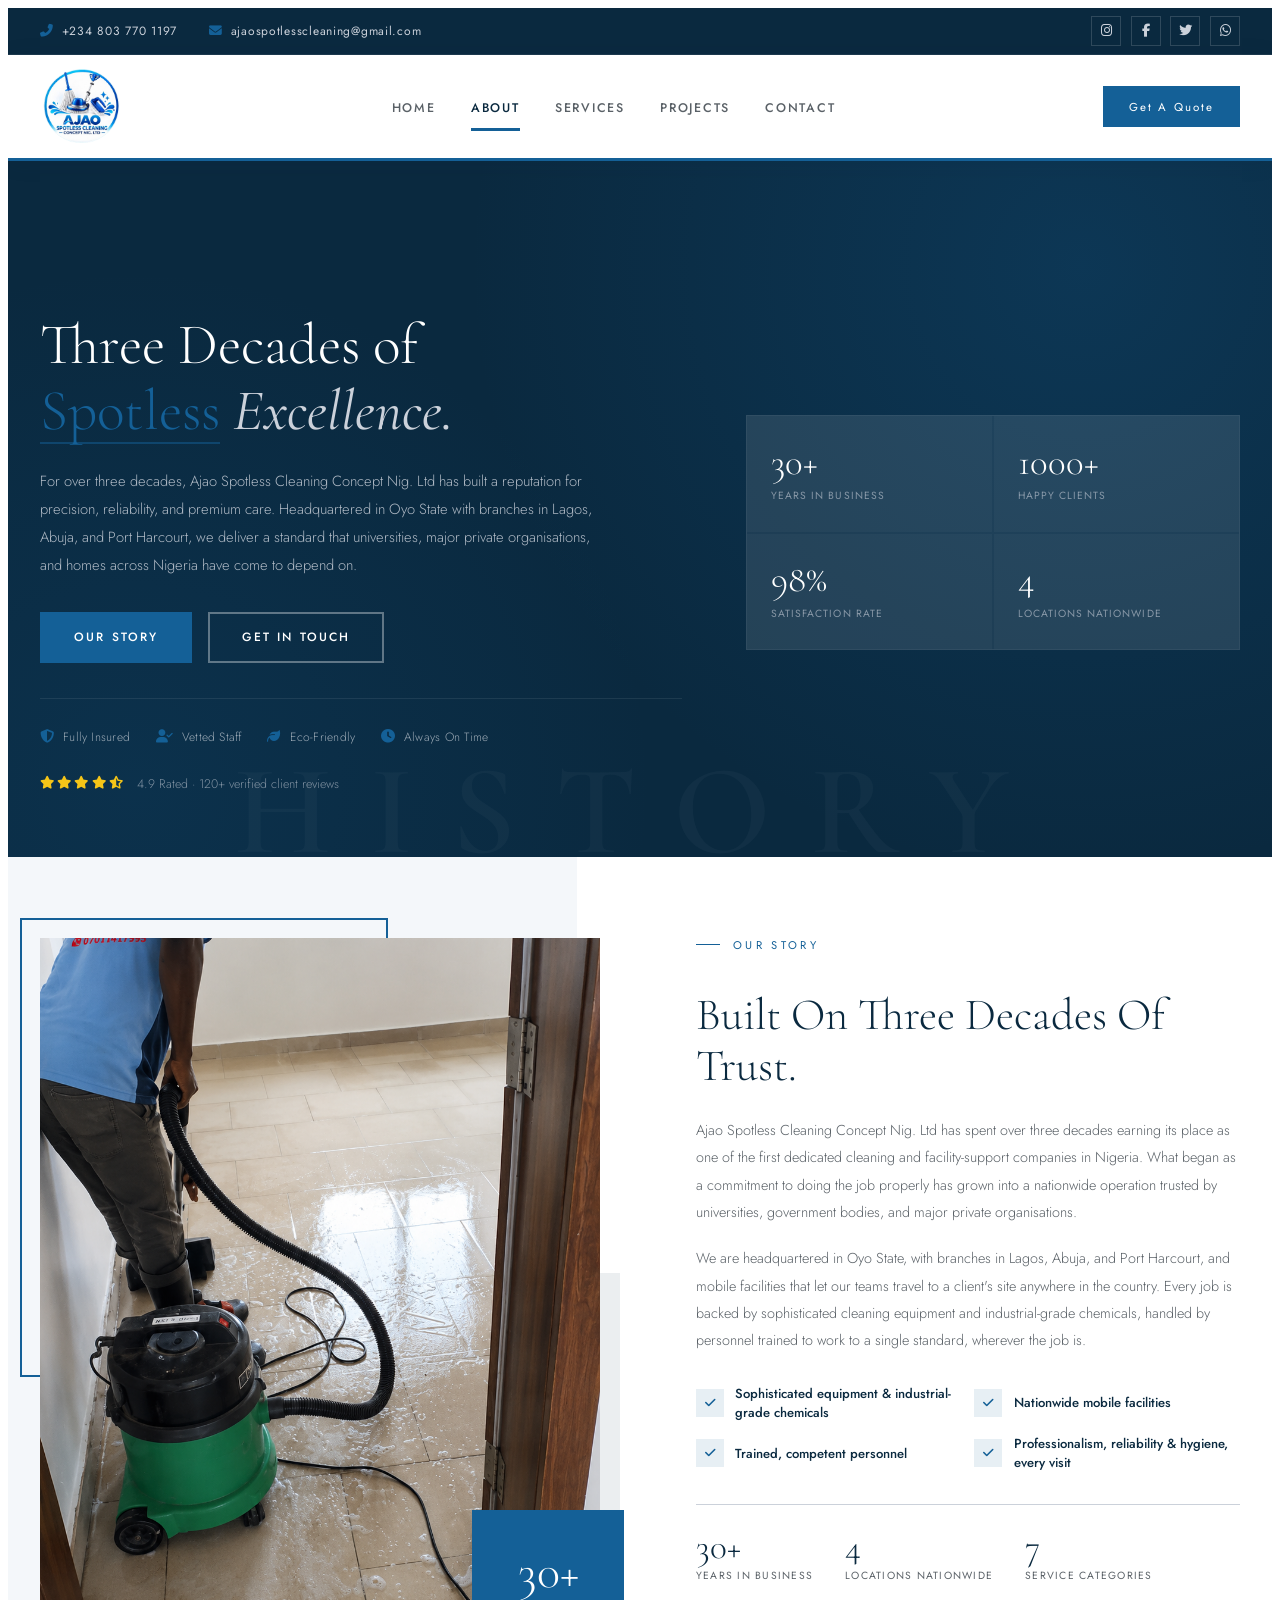
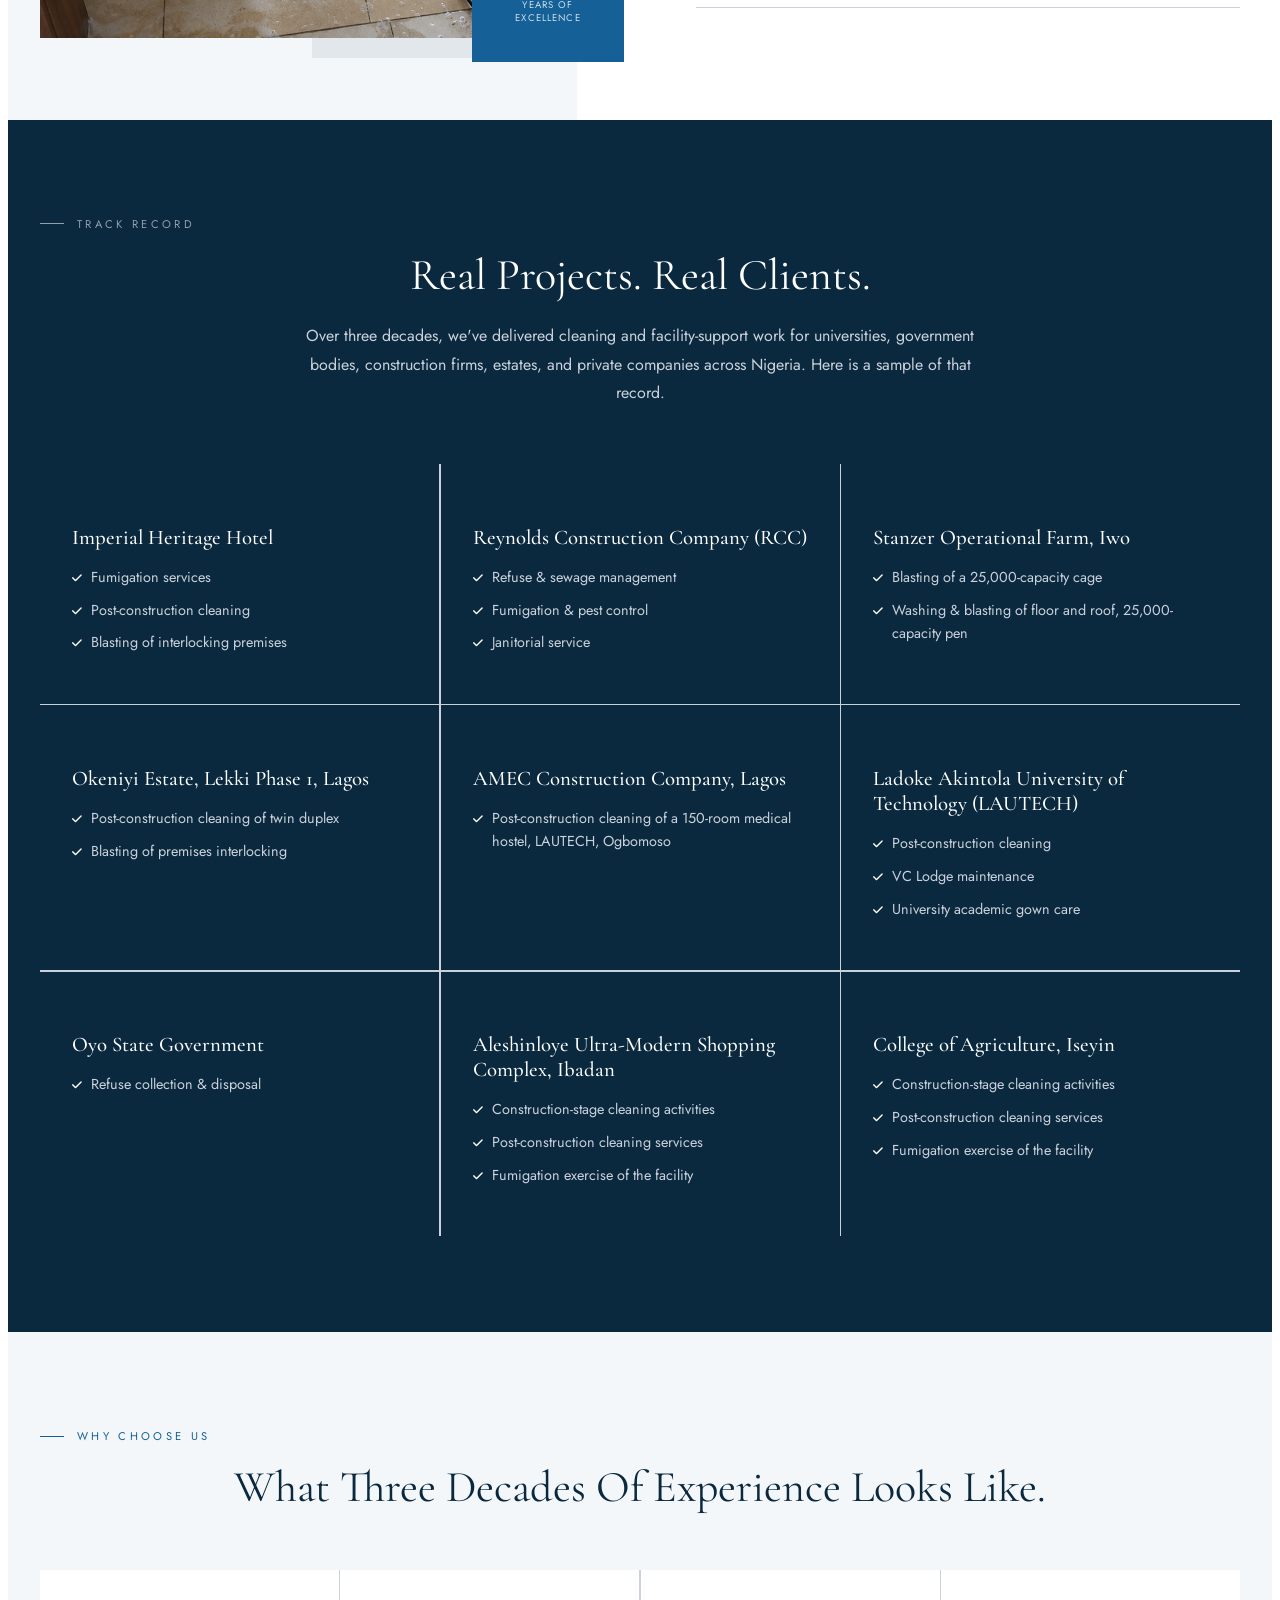
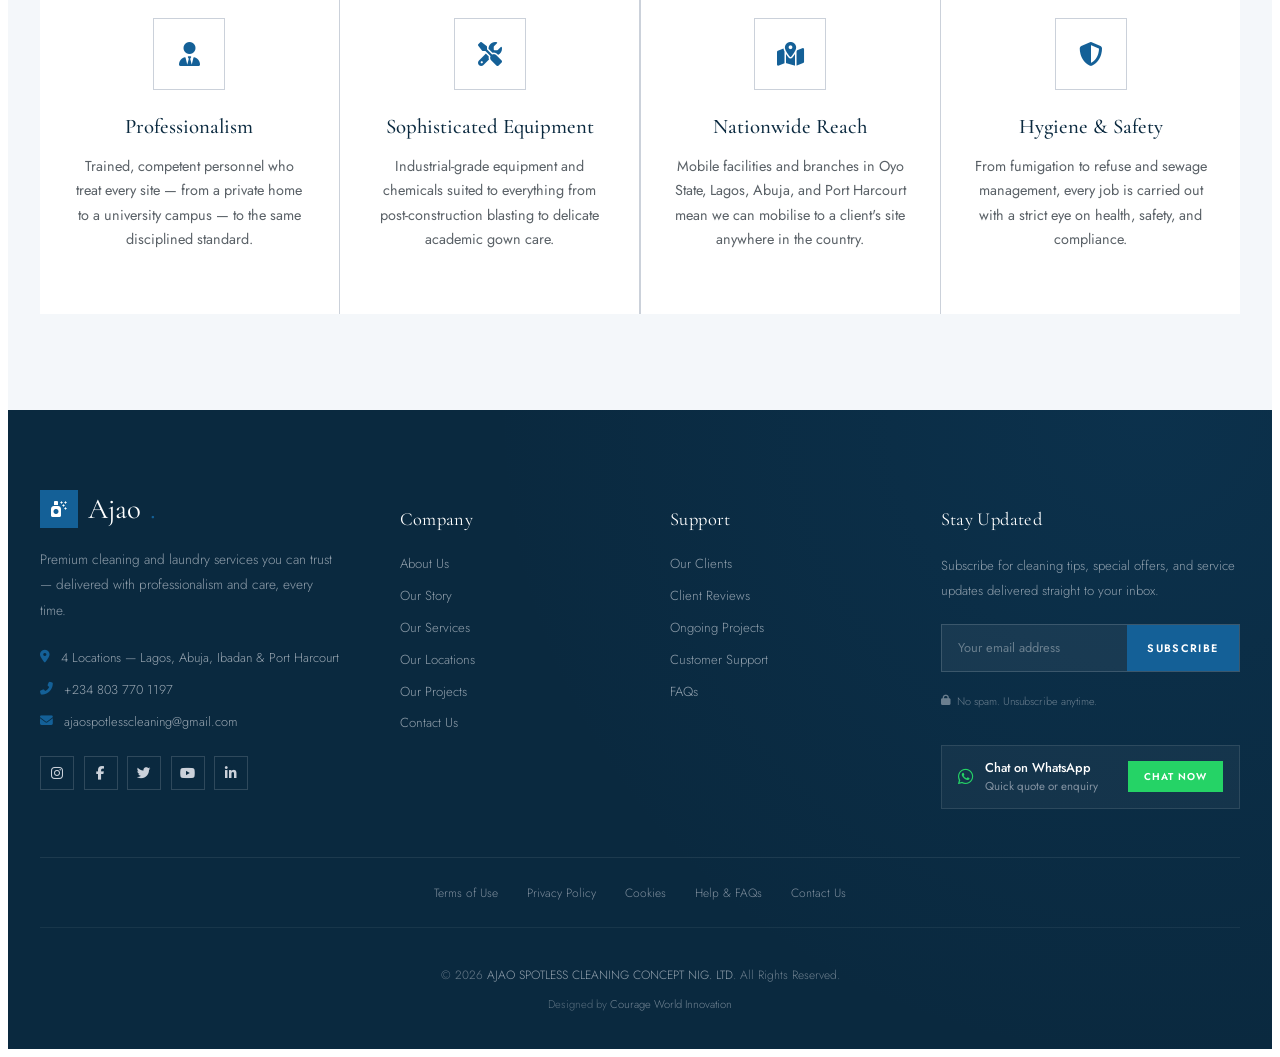
==== commit d46b0259: "Revamp the navbar, add logo and page section" ====
--- a/about.html
+++ b/about.html
@@ -1,31 +1,32 @@
 <!DOCTYPE html>
 <html lang="en">
-    <head>
-        <meta charset="utf-8">
-        <title>Ajao Laundry and Cleaning Services</title>
-        <meta content="width=device-width, initial-scale=1.0" name="viewport">
-        <meta content="Cleaning Company Website Template" name="keywords">
-        <meta content="Cleaning Company Website Template" name="description">
-
-        <!-- Favicon -->
-        <link href="img/favicon.ico" rel="icon">
-
-        <!-- Google Font -->
-        <link href="https://fonts.googleapis.com/css2?family=Montserrat:wght@100;300;400&display=swap" rel="stylesheet">
-        
-        <!-- CSS Libraries -->
-        <link href="https://stackpath.bootstrapcdn.com/bootstrap/4.4.1/css/bootstrap.min.css" rel="stylesheet">
-        <link href="https://cdnjs.cloudflare.com/ajax/libs/font-awesome/5.10.0/css/all.min.css" rel="stylesheet">
-        <link href="lib/owlcarousel/assets/owl.carousel.min.css" rel="stylesheet">
-        <link href="lib/lightbox/css/lightbox.min.css" rel="stylesheet">
-
-        <!-- Template Stylesheet -->
-        <link href="css/style.css" rel="stylesheet">
-    </head>
-
-    <body>
-        <div class="wrapper">
-            <div class="topbar">
+<head>
+    <meta charset="UTF-8">
+    <meta name="viewport" content="width=device-width, initial-scale=1.0">
+    <title>About Us | Ajao Spotless Cleaning Concept Nig. Ltd</title>
+    <meta name="keywords" content="about Ajao Spotless Cleaning, cleaning company Oyo State, facility support company Nigeria, industrial cleaning Lagos Abuja Port Harcourt, post-construction cleaning Nigeria, LAUTECH cleaning contractor">
+    <meta name="description" content="Ajao Spotless Cleaning Concept Nig. Ltd has delivered professional cleaning and facility support services for over three decades from our offices in Oyo State, Lagos, Abuja and Port Harcourt — trusted by universities, government bodies and major private organisations.">
+
+    <!-- Favicon -->
+    <link href="img/favicon.ico" rel="icon">
+
+    <!-- Google Fonts -->
+    <link rel="preconnect" href="https://fonts.googleapis.com">
+    <link rel="preconnect" href="https://fonts.gstatic.com" crossorigin>
+    <link href="https://fonts.googleapis.com/css2?family=Cormorant+Garamond:ital,wght@0,300;0,400;0,500;0,600;1,400;1,500&family=Jost:wght@300;400;500;600&display=swap" rel="stylesheet">
+
+    <!-- Font Awesome -->
+    <link href="https://cdnjs.cloudflare.com/ajax/libs/font-awesome/6.4.0/css/all.min.css" rel="stylesheet">
+
+    <!-- Template Stylesheet -->
+    <link href="css/style.css" rel="stylesheet">
+</head>
+
+<body>
+    <div class="wrapper">
+
+<!-- ── TOPBAR ── -->
+<div class="topbar">
   <div class="topbar-inner">
     <div class="topbar-contact">
       <a href="tel:+2348037701197">
@@ -45,23 +46,25 @@
     </div>
   </div>
 </div>
+
 <!-- ── STICKY NAVBAR ── -->
 <nav class="navbar" id="mainNavbar">
   <div class="navbar-inner">
     <a href="index.html" class="brand">
-      <div class="brand-icon"><i class="fa fa-spray-can-sparkles"></i></div>
-      Ajao<span>.</span>
+      <img src="image/logo1.png" class="brand-logo" alt="Ajao Spotless Cleaning Concept Nig. Ltd">
     </a>
     <ul class="nav-links">
-      <li><a href="index.html" class="active">Home</a></li>
-      <li><a href="about.html">About</a></li>
+      <li><a href="index.html">Home</a></li>
+      <li><a href="about.html" class="active">About</a></li>
       <li><a href="service.html">Services</a></li>
       <li><a href="portfolio.html">Projects</a></li>
       <li><a href="contact.html">Contact</a></li>
-      <li><a href="#quote" class="nav-cta">Get A Quote</a></li>
     </ul>
-    <div class="hamburger" id="hamburger" onclick="toggleMobileMenu()" aria-label="Toggle menu">
-      <span></span><span></span><span></span>
+    <div class="navbar-actions">
+      <a href="index.html#quote" class="nav-cta">Get A Quote</a>
+      <div class="hamburger" id="hamburger" onclick="toggleMobileMenu()" aria-label="Toggle menu">
+        <span></span><span></span><span></span>
+      </div>
     </div>
   </div>
   <div class="mobile-menu" id="mobileMenu">
@@ -70,488 +73,325 @@
     <a href="service.html">Services</a>
     <a href="portfolio.html">Projects</a>
     <a href="contact.html">Contact</a>
-    <a href="#quote" class="mobile-cta">Get A Quote →</a>
+    <a href="index.html#quote" class="mobile-cta">Get A Quote →</a>
   </div>
 </nav>
 
-            <!-- Header End -->
-            
-            
-            <!-- About Hero Start -->
+<!-- ── ABOUT HERO ── -->
 <div class="about-hero">
-  <div class="ah-container">
-
-    <!-- Breadcrumb -->
-    <div class="ah-breadcrumb">
-      <a href="index.html">Home</a>
-      <i class="fa fa-chevron-right"></i>
-      <span>About Us</span>
-    </div>
-
-    <!-- Main content -->
-    <div class="ah-content">
-
-      <!-- LEFT -->
-      <div class="ah-left">
-        <div class="ah-eyebrow">About Ajao</div>
-        <h1 class="ah-title">
-          A Decade of<br>
-          <span class="underline-word">Spotless</span>
-          <em>Excellence.</em>
-        </h1>
-        <p class="ah-desc">
-          Since 2014, Ajao Laundry &amp; Cleaning Service has built a reputation for precision, reliability, and premium care. We don't just clean — we deliver a standard that Lagos homes and businesses have come to depend on.
-        </p>
-        <div class="ah-actions">
-          <a href="#our-story" class="btn-ah-primary">Our Story <i class="fa fa-arrow-down"></i></a>
-          <a href="contact.html" class="btn-ah-ghost">Get In Touch <i class="fa fa-arrow-right"></i></a>
-        </div>
-      </div>
-
-      <!-- RIGHT: Trust stack -->
-      <div class="ah-right">
-        <div class="trust-stack">
-
-          <div class="trust-item">
-            <div class="trust-icon"><i class="fa fa-shield-halved"></i></div>
-            <div class="trust-text">
-              <div class="trust-value">Fully Insured</div>
-              <div class="trust-label">Every job covered, every time</div>
-            </div>
-          </div>
-
-          <div class="trust-item">
-            <div class="trust-icon"><i class="fa fa-user-check"></i></div>
-            <div class="trust-text">
-              <div class="trust-value">Vetted Staff</div>
-              <div class="trust-label">Background-checked professionals</div>
-            </div>
-          </div>
-
-          <div class="trust-item">
-            <div class="trust-icon"><i class="fa fa-leaf"></i></div>
-            <div class="trust-text">
-              <div class="trust-value">Eco-Friendly</div>
-              <div class="trust-label">Non-toxic, biodegradable products</div>
-            </div>
-          </div>
-
-          <div class="trust-item">
-            <div class="trust-icon"><i class="fa fa-clock"></i></div>
-            <div class="trust-text">
-              <div class="trust-value">Always On Time</div>
-              <div class="trust-label">Punctuality is our promise</div>
-            </div>
-          </div>
-
-          <div class="trust-item">
-            <div class="trust-icon"><i class="fa fa-star"></i></div>
-            <div class="trust-text">
-              <div class="trust-value">4.9 ★ Rated</div>
-              <div class="trust-label">120+ verified client reviews</div>
-            </div>
-          </div>
-
-        </div>
-      </div>
-
-    </div>
-
-    <!-- Stats bar -->
-    <div class="ah-stats-bar">
-      <div class="ah-stat">
-        <div class="ah-stat-num">10<span>+</span></div>
-        <div class="ah-stat-label">Years in Business</div>
-      </div>
-      <div class="ah-stat">
-        <div class="ah-stat-num">500<span>+</span></div>
-        <div class="ah-stat-label">Happy Clients</div>
-      </div>
-      <div class="ah-stat">
-        <div class="ah-stat-num">98<span>%</span></div>
-        <div class="ah-stat-label">Satisfaction Rate</div>
-      </div>
-      <div class="ah-stat">
-        <div class="ah-stat-num">4</div>
-        <div class="ah-stat-label">Core Services</div>
-      </div>
-    </div>
-
-  </div>
+    <div class="container">
+        <div class="ah-content">
+            <h1 class="ah-title">
+                Three Decades of<br>
+                <span class="underline-word">Spotless</span>
+                <em>Excellence.</em>
+            </h1>
+            <p class="ah-desc">
+                For over three decades, Ajao Spotless Cleaning Concept Nig. Ltd has built a reputation for precision, reliability, and premium care. Headquartered in Oyo State with branches in Lagos, Abuja, and Port Harcourt, we deliver a standard that universities, major private organisations, and homes across Nigeria have come to depend on.
+            </p>
+            <div class="ah-actions">
+                <a href="#our-story" class="btn-slide-primary">Our Story</a>
+                <a href="contact.html" class="btn-slide-ghost">Get In Touch</a>
+            </div>
+            <div class="ah-trust-stack">
+                <span><i class="fa fa-shield-halved"></i> Fully Insured</span>
+                <span><i class="fa fa-user-check"></i> Vetted Staff</span>
+                <span><i class="fa fa-leaf"></i> Eco-Friendly</span>
+                <span><i class="fa fa-clock"></i> Always On Time</span>
+            </div>
+            <div class="ah-rating">
+                <span class="ah-rating-stars">
+                    <i class="fa fa-star"></i><i class="fa fa-star"></i><i class="fa fa-star"></i><i class="fa fa-star"></i><i class="fa fa-star-half-stroke"></i>
+                </span>
+                <span class="ah-rating-text">4.9 Rated &middot; 120+ verified client reviews</span>
+            </div>
+        </div>
+        <div class="ah-stats">
+            <div class="ah-stat">
+                <span class="ah-stat-num">30+</span>
+                <span class="ah-stat-label">Years in Business</span>
+            </div>
+            <div class="ah-stat">
+                <span class="ah-stat-num">1000+</span>
+                <span class="ah-stat-label">Happy Clients</span>
+            </div>
+            <div class="ah-stat">
+                <span class="ah-stat-num">98%</span>
+                <span class="ah-stat-label">Satisfaction Rate</span>
+            </div>
+            <div class="ah-stat">
+                <span class="ah-stat-num">4</span>
+                <span class="ah-stat-label">Locations Nationwide</span>
+            </div>
+        </div>
+    </div>
 </div>
 <!-- About Hero End -->
 
-
-            <!-- About Start -->
-            <div class="about">
-                <div class="container">
-                    <div class="row">
-                        <div class="col-lg-5 col-md-6">
-                            <div class="about-img">
-                                <img src="img/about.jpg" alt="Image">
-                            </div>
-                        </div>
-                        <div class="col-lg-7 col-md-6">
-                            <div class="about-text">
-                                <h2><span>10</span> Years Experience</h2>
-                                <p>
-                                    Lorem ipsum dolor sit amet, consectetur adipiscing elit. Phasellus nec pretium mi. Curabitur facilisis ornare velit non vulputate. Aliquam metus tortor, auctor id gravida condimentum, viverra quis sem.
-                                </p>
-                                <p>
-                                    Lorem ipsum dolor sit amet, consectetur adipiscing elit. Phasellus nec pretium mi. Curabitur facilisis ornare velit non vulputate. Aliquam metus tortor, auctor id gravida condimentum, viverra quis sem. Curabitur non nisl nec nisi scelerisque maximus. Aenean consectetur convallis porttitor. Aliquam interdum at lacus non blandit.
-                                </p>
-                                <a class="btn" href="">Learn More</a>
-                            </div>
-                        </div>
+<!-- Our Story Start -->
+<div class="about" id="our-story">
+    <div class="container">
+        <div class="about-grid">
+            <div class="about-img-wrap">
+                <div class="about-img">
+                    <img src="image/ajao1.png" alt="Ajao Spotless Cleaning Concept team at work">
+                </div>
+                <div class="exp-badge">
+                    <div class="exp-badge-num">30+</div>
+                    <div class="exp-badge-text">Years of Excellence</div>
+                </div>
+            </div>
+            <div class="about-text">
+                <div class="section-label">Our Story</div>
+                <h2 class="about-title">Built On Three Decades Of Trust.</h2>
+                <p class="about-desc">
+                    Ajao Spotless Cleaning Concept Nig. Ltd has spent over three decades earning its place as one of the first dedicated cleaning and facility-support companies in Nigeria. What began as a commitment to doing the job properly has grown into a nationwide operation trusted by universities, government bodies, and major private organisations.
+                </p>
+                <p class="about-desc">
+                    We are headquartered in Oyo State, with branches in Lagos, Abuja, and Port Harcourt, and mobile facilities that let our teams travel to a client's site anywhere in the country. Every job is backed by sophisticated cleaning equipment and industrial-grade chemicals, handled by personnel trained to work to a single standard, wherever the job is.
+                </p>
+                <div class="about-points">
+                    <div class="point-item"><div class="point-icon"><i class="fa fa-check"></i></div>Sophisticated equipment &amp; industrial-grade chemicals</div>
+                    <div class="point-item"><div class="point-icon"><i class="fa fa-check"></i></div>Nationwide mobile facilities</div>
+                    <div class="point-item"><div class="point-icon"><i class="fa fa-check"></i></div>Trained, competent personnel</div>
+                    <div class="point-item"><div class="point-icon"><i class="fa fa-check"></i></div>Professionalism, reliability &amp; hygiene, every visit</div>
+                </div>
+                <div class="about-stats">
+                    <div class="stat-item">
+                        <div class="stat-num">30+</div>
+                        <div class="stat-label">Years in Business</div>
+                    </div>
+                    <div class="stat-item">
+                        <div class="stat-num">4</div>
+                        <div class="stat-label">Locations Nationwide</div>
+                    </div>
+                    <div class="stat-item">
+                        <div class="stat-num">7</div>
+                        <div class="stat-label">Service Categories</div>
                     </div>
                 </div>
             </div>
-            <!-- About End -->
-
-
-            <!-- Story Start -->
-            <div class="story">
-                <div class="container">
-                    <div class="section-header">
-                        <p>Company Story</p>
-                        <h2>Learn About Our Journey</h2>
-                    </div>
-                    <div class="row">
-                        <div class="col-lg-12">
-                            <div class="story-container">
-                                <div class="story-end">
-                                    <p>Now</p>
-                                </div>
-                                <div class="story-continue">
-
-                                    <div class="row story-right">
-                                        <div class="col-md-6">
-                                            <p class="story-date">
-                                                01 Dec 2020
-                                            </p>
-                                        </div>
-                                        <div class="col-md-6">
-                                            <div class="story-box">
-                                                <div class="story-text">
-                                                    <h3>Lorem ipsum dolor</h3>
-                                                    <p>
-                                                        Lorem ipsum dolor sit amet elit. Proin euismod nibh in convallis. Nam vitae posuere tortor, et imperdiet nunc. Praesent nisl nulla, fringilla eu ornare, dignissim vitae ipsum.
-                                                    </p>
-                                                </div>
-                                            </div>
-                                        </div>
-                                    </div>
-
-                                    <div class="row story-left">
-                                        <div class="col-md-6 d-md-none d-block">
-                                            <p class="story-date">
-                                                01 Jun 2020
-                                            </p>
-                                        </div>
-                                        <div class="col-md-6">
-                                            <div class="story-box">
-                                                <div class="story-text">
-                                                    <h3>Lorem ipsum dolor</h3>
-                                                    <p>
-                                                        Lorem ipsum dolor sit amet elit. Proin euismod nibh in convallis. Nam vitae posuere tortor, et imperdiet nunc. Praesent nisl nulla, fringilla eu ornare, dignissim vitae ipsum.
-                                                    </p>
-                                                </div>
-                                            </div>
-                                        </div>
-                                        <div class="col-md-6 d-md-block d-none">
-                                            <p class="story-date">
-                                                01 Jun 2020
-                                            </p>
-                                        </div>
-                                    </div>
-
-                                    <div class="row">
-                                        <div class="col-12">
-                                            <div class="story-year">
-                                                <p>2020</p>
-                                            </div>
-                                        </div>
-                                    </div>
-
-                                    <div class="row story-right">
-                                        <div class="col-md-6">
-                                            <p class="story-date">
-                                                01 Dec 2019
-                                            </p>
-                                        </div>
-                                        <div class="col-md-6">
-                                            <div class="story-box">
-                                                <div class="story-text">
-                                                    <h3>Lorem ipsum dolor</h3>
-                                                    <p>
-                                                        Lorem ipsum dolor sit amet elit. Proin euismod nibh in convallis. Nam vitae posuere tortor, et imperdiet nunc. Praesent nisl nulla, fringilla eu ornare, dignissim vitae ipsum.
-                                                    </p>
-                                                </div>
-                                            </div>
-                                        </div>
-                                    </div>
-
-                                    <div class="row story-left">
-                                        <div class="col-md-6 d-md-none d-block">
-                                            <p class="story-date">
-                                                01 Jun  2019
-                                            </p>
-                                        </div>
-                                        <div class="col-md-6">
-                                            <div class="story-box">
-                                                <div class="story-text">
-                                                    <h3>Lorem ipsum dolor</h3>
-                                                    <p>
-                                                        Lorem ipsum dolor sit amet elit. Proin euismod nibh in convallis. Nam vitae posuere tortor, et imperdiet nunc. Praesent nisl nulla, fringilla eu ornare, dignissim vitae ipsum.
-                                                    </p>
-                                                </div>
-                                            </div>
-                                        </div>
-                                        <div class="col-md-6 d-md-block d-none">
-                                            <p class="story-date">
-                                                01 Jun  2019
-                                            </p>
-                                        </div>
-                                    </div>
-                                    
-                                    <div class="row">
-                                        <div class="col-12">
-                                            <div class="story-year">
-                                                <p>2019</p>
-                                            </div>
-                                        </div>
-                                    </div>
-
-                                    <div class="row story-right">
-                                        <div class="col-md-6">
-                                            <p class="story-date">
-                                                01 Dec 2018
-                                            </p>
-                                        </div>
-                                        <div class="col-md-6">
-                                            <div class="story-box">
-                                                <div class="story-text">
-                                                    <h3>Lorem ipsum dolor</h3>
-                                                    <p>
-                                                        Lorem ipsum dolor sit amet elit. Proin euismod nibh in convallis. Nam vitae posuere tortor, et imperdiet nunc. Praesent nisl nulla, fringilla eu ornare, dignissim vitae ipsum.
-                                                    </p>
-                                                </div>
-                                            </div>
-                                        </div>
-                                    </div>
-
-                                    <div class="row story-left">
-                                        <div class="col-md-6 d-md-none d-block">
-                                            <p class="story-date">
-                                                01 Jun 2018
-                                            </p>
-                                        </div>
-                                        <div class="col-md-6">
-                                            <div class="story-box">
-                                                <div class="story-text">
-                                                    <h3>Lorem ipsum dolor</h3>
-                                                    <p>
-                                                        Lorem ipsum dolor sit amet elit. Proin euismod nibh in convallis. Nam vitae posuere tortor, et imperdiet nunc. Praesent nisl nulla, fringilla eu ornare, dignissim vitae ipsum.
-                                                    </p>
-                                                </div>
-                                            </div>
-                                        </div>
-                                        <div class="col-md-6 d-md-block d-none">
-                                            <p class="story-date">
-                                                01 Jun 2018
-                                            </p>
-                                        </div>
-                                    </div>
-                                </div>
-                                <div class="story-start">
-                                    <p>Launch</p>
-                                </div>
-                                <div class="story-launch">
-                                    <div class="story-box">
-                                        <div class="story-text">
-                                            <h3>Launched our company on 01 Jan 2018</h3>
-                                            <p>
-                                                Lorem ipsum dolor sit amet elit. Proin euismod nibh in convallis. Nam vitae posuere tortor, et imperdiet nunc. Praesent nisl nulla, fringilla eu ornare, dignissim vitae ipsum.
-                                            </p>
-                                        </div>
-                                    </div>
-                                </div>
-                            </div>
-                        </div>
-                    </div>
-                </div>
-            </div>
-            <!-- Story End -->
-
-
-            <!-- Team Start -->
-            <div class="team">
-                <div class="container">
-                    <div class="section-header">
-                        <p>Team Member</p>
-                        <h2>Meet Our Expert Cleaners</h2>
-                    </div>
-                    <div class="row">
-                        <div class="col-lg-3 col-md-6">
-                            <div class="team-item">
-                                <div class="team-img">
-                                    <img src="img/team-1.jpg" alt="Team Image">
-                                </div>
-                                <div class="team-text">
-                                    <h2>Dylan Adams</h2>
-                                    <h3>Developer</h3>
-                                    <div class="team-social">
-                                        <a class="social-tw" href=""><i class="fab fa-twitter"></i></a>
-                                        <a class="social-fb" href=""><i class="fab fa-facebook-f"></i></a>
-                                        <a class="social-li" href=""><i class="fab fa-linkedin-in"></i></a>
-                                        <a class="social-in" href=""><i class="fab fa-instagram"></i></a>
-                                    </div>
-                                </div>
-                            </div>
-                        </div>
-                        <div class="col-lg-3 col-md-6">
-                            <div class="team-item">
-                                <div class="team-img">
-                                    <img src="img/team-2.jpg" alt="Team Image">
-                                </div>
-                                <div class="team-text">
-                                    <h2>Dylan Adams</h2>
-                                    <h3>Developer</h3>
-                                    <div class="team-social">
-                                        <a class="social-tw" href=""><i class="fab fa-twitter"></i></a>
-                                        <a class="social-fb" href=""><i class="fab fa-facebook-f"></i></a>
-                                        <a class="social-li" href=""><i class="fab fa-linkedin-in"></i></a>
-                                        <a class="social-in" href=""><i class="fab fa-instagram"></i></a>
-                                    </div>
-                                </div>
-                            </div>
-                        </div>
-                        <div class="col-lg-3 col-md-6">
-                            <div class="team-item">
-                                <div class="team-img">
-                                    <img src="img/team-3.jpg" alt="Team Image">
-                                </div>
-                                <div class="team-text">
-                                    <h2>Dylan Adams</h2>
-                                    <h3>Developer</h3>
-                                    <div class="team-social">
-                                        <a class="social-tw" href=""><i class="fab fa-twitter"></i></a>
-                                        <a class="social-fb" href=""><i class="fab fa-facebook-f"></i></a>
-                                        <a class="social-li" href=""><i class="fab fa-linkedin-in"></i></a>
-                                        <a class="social-in" href=""><i class="fab fa-instagram"></i></a>
-                                    </div>
-                                </div>
-                            </div>
-                        </div>
-                        <div class="col-lg-3 col-md-6">
-                            <div class="team-item">
-                                <div class="team-img">
-                                    <img src="img/team-4.jpg" alt="Team Image">
-                                </div>
-                                <div class="team-text">
-                                    <h2>Dylan Adams</h2>
-                                    <h3>Developer</h3>
-                                    <div class="team-social">
-                                        <a class="social-tw" href=""><i class="fab fa-twitter"></i></a>
-                                        <a class="social-fb" href=""><i class="fab fa-facebook-f"></i></a>
-                                        <a class="social-li" href=""><i class="fab fa-linkedin-in"></i></a>
-                                        <a class="social-in" href=""><i class="fab fa-instagram"></i></a>
-                                    </div>
-                                </div>
-                            </div>
-                        </div>
-                    </div>
-                </div>
-            </div>
-            <!-- Team End -->
-
-
-            <!-- Footer Start -->
-            <div class="footer">
-                <div class="container">
-                    <div class="row">
-                        <div class="col-md-6 col-lg-3">
-                            <div class="footer-contact">
-                                <h2>Get In Touch</h2>
-                                <p><i class="fa fa-map-marker-alt"></i>123 Street, New York, USA</p>
-                                <p><i class="fa fa-phone-alt"></i>+012 345 67890</p>
-                                <p><i class="fa fa-envelope"></i>info@example.com</p>
-                                <div class="footer-social">
-                                    <a href=""><i class="fab fa-twitter"></i></a>
-                                    <a href=""><i class="fab fa-facebook-f"></i></a>
-                                    <a href=""><i class="fab fa-youtube"></i></a>
-                                    <a href=""><i class="fab fa-instagram"></i></a>
-                                    <a href=""><i class="fab fa-linkedin-in"></i></a>
-                                </div>
-                            </div>
-                        </div>
-                        <div class="col-md-6 col-lg-3">
-                            <div class="footer-link">
-                                <h2>Useful Link</h2>
-                                <a href="">About Us</a>
-                                <a href="">Our Story</a>
-                                <a href="">Our Services</a>
-                                <a href="">Our Projects</a>
-                                <a href="">Contact Us</a>
-                            </div>
-                        </div>
-                        <div class="col-md-6 col-lg-3">
-                            <div class="footer-link">
-                                <h2>Useful Link</h2>
-                                <a href="">Our Clients</a>
-                                <a href="">Clients Review</a>
-                                <a href="">Ongoing Project</a>
-                                <a href="">Customer Support</a>
-                                <a href="">FAQs</a>
-                            </div>
-                        </div>
-                        <div class="col-md-6 col-lg-3">
-                            <div class="footer-form">
-                                <h2>Stay Updated</h2>
-                                <p>
-                                    Lorem ipsum dolor sit amet, adipiscing elit. Etiam accumsan lacus eget velit
-                                </p>
-                                <input class="form-control" placeholder="Email here">
-                                <button class="btn">Submit</button>
-                            </div>
-                        </div>
-                    </div>
-                </div>
-                <div class="container footer-menu">
-                    <div class="f-menu">
-                        <a href="">Terms of use</a>
-                        <a href="">Privacy policy</a>
-                        <a href="">Cookies</a>
-                        <a href="">Help & FQAs</a>
-                        <a href="">Contact us</a>
-                    </div>
-                </div>
-                <div class="container copyright">
-                    <div class="row">
-                        <div class="col-md-6">
-                            <p>&copy; <a href="https://htmlcodex.com">HTML Codex</a>, All Right Reserved.</p>
-                        </div>
-                        <div class="col-md-6">
-                            <p>Designed By <a href="https://htmlcodex.com">HTML Codex</a></p>
-                        </div>
-                    </div>
-                </div>
-            </div>
-            <!-- Footer End -->
-            
-            <a href="#" class="back-to-top"><i class="fa fa-chevron-up"></i></a>
-        </div>
-
-        <!-- JavaScript Libraries -->
-        <script src="https://code.jquery.com/jquery-3.4.1.min.js"></script>
-        <script src="https://stackpath.bootstrapcdn.com/bootstrap/4.4.1/js/bootstrap.bundle.min.js"></script>
-        <script src="lib/easing/easing.min.js"></script>
-        <script src="lib/owlcarousel/owl.carousel.min.js"></script>
-        <script src="lib/isotope/isotope.pkgd.min.js"></script>
-        <script src="lib/lightbox/js/lightbox.min.js"></script>
-
-        <!-- Template Javascript -->
-        <script src="js/main.js"></script>
-    </body>
+        </div>
+    </div>
+</div>
+<!-- Our Story End -->
+
+<!-- Track Record Start -->
+<div class="track-record">
+    <div class="container">
+        <div class="section-label">Track Record</div>
+        <h2 class="track-record-title">Real Projects. Real Clients.</h2>
+        <p class="track-record-intro">
+            Over three decades, we've delivered cleaning and facility-support work for universities, government bodies, construction firms, estates, and private companies across Nigeria. Here is a sample of that record.
+        </p>
+        <div class="track-record-grid">
+            <div class="track-card">
+                <h3 class="track-org">Imperial Heritage Hotel</h3>
+                <ul class="track-scope">
+                    <li>Fumigation services</li>
+                    <li>Post-construction cleaning</li>
+                    <li>Blasting of interlocking premises</li>
+                </ul>
+            </div>
+            <div class="track-card">
+                <h3 class="track-org">Reynolds Construction Company (RCC)</h3>
+                <ul class="track-scope">
+                    <li>Refuse &amp; sewage management</li>
+                    <li>Fumigation &amp; pest control</li>
+                    <li>Janitorial service</li>
+                </ul>
+            </div>
+            <div class="track-card">
+                <h3 class="track-org">Stanzer Operational Farm, Iwo</h3>
+                <ul class="track-scope">
+                    <li>Blasting of a 25,000-capacity cage</li>
+                    <li>Washing &amp; blasting of floor and roof, 25,000-capacity pen</li>
+                </ul>
+            </div>
+            <div class="track-card">
+                <h3 class="track-org">Okeniyi Estate, Lekki Phase 1, Lagos</h3>
+                <ul class="track-scope">
+                    <li>Post-construction cleaning of twin duplex</li>
+                    <li>Blasting of premises interlocking</li>
+                </ul>
+            </div>
+            <div class="track-card">
+                <h3 class="track-org">AMEC Construction Company, Lagos</h3>
+                <ul class="track-scope">
+                    <li>Post-construction cleaning of a 150-room medical hostel, LAUTECH, Ogbomoso</li>
+                </ul>
+            </div>
+            <div class="track-card">
+                <h3 class="track-org">Ladoke Akintola University of Technology (LAUTECH)</h3>
+                <ul class="track-scope">
+                    <li>Post-construction cleaning</li>
+                    <li>VC Lodge maintenance</li>
+                    <li>University academic gown care</li>
+                </ul>
+            </div>
+            <div class="track-card">
+                <h3 class="track-org">Oyo State Government</h3>
+                <ul class="track-scope">
+                    <li>Refuse collection &amp; disposal</li>
+                </ul>
+            </div>
+            <div class="track-card">
+                <h3 class="track-org">Aleshinloye Ultra-Modern Shopping Complex, Ibadan</h3>
+                <ul class="track-scope">
+                    <li>Construction-stage cleaning activities</li>
+                    <li>Post-construction cleaning services</li>
+                    <li>Fumigation exercise of the facility</li>
+                </ul>
+            </div>
+            <div class="track-card">
+                <h3 class="track-org">College of Agriculture, Iseyin</h3>
+                <ul class="track-scope">
+                    <li>Construction-stage cleaning activities</li>
+                    <li>Post-construction cleaning services</li>
+                    <li>Fumigation exercise of the facility</li>
+                </ul>
+            </div>
+        </div>
+    </div>
+</div>
+<!-- Track Record End -->
+
+<!-- Why Choose Us Start -->
+<div class="why-choose">
+    <div class="container">
+        <div class="section-label">Why Choose Us</div>
+        <h2 class="why-choose-title">What Three Decades Of Experience Looks Like.</h2>
+        <div class="why-grid">
+            <div class="why-card">
+                <div class="why-icon"><i class="fa fa-user-tie"></i></div>
+                <h3 class="why-card-title">Professionalism</h3>
+                <p class="why-card-text">Trained, competent personnel who treat every site — from a private home to a university campus — to the same disciplined standard.</p>
+            </div>
+            <div class="why-card">
+                <div class="why-icon"><i class="fa fa-screwdriver-wrench"></i></div>
+                <h3 class="why-card-title">Sophisticated Equipment</h3>
+                <p class="why-card-text">Industrial-grade equipment and chemicals suited to everything from post-construction blasting to delicate academic gown care.</p>
+            </div>
+            <div class="why-card">
+                <div class="why-icon"><i class="fa fa-map-location-dot"></i></div>
+                <h3 class="why-card-title">Nationwide Reach</h3>
+                <p class="why-card-text">Mobile facilities and branches in Oyo State, Lagos, Abuja, and Port Harcourt mean we can mobilise to a client's site anywhere in the country.</p>
+            </div>
+            <div class="why-card">
+                <div class="why-icon"><i class="fa fa-shield-halved"></i></div>
+                <h3 class="why-card-title">Hygiene &amp; Safety</h3>
+                <p class="why-card-text">From fumigation to refuse and sewage management, every job is carried out with a strict eye on health, safety, and compliance.</p>
+            </div>
+        </div>
+    </div>
+</div>
+<!-- Why Choose Us End -->
+
+<!-- Footer Start -->
+<footer class="footer">
+  <div class="footer-container">
+
+    <div class="footer-main">
+
+      <!-- Col 1: Brand + Contact -->
+      <div class="footer-brand-col">
+        <a href="index.html" class="footer-logo">
+          <div class="footer-logo-icon"><i class="fa fa-spray-can-sparkles"></i></div>
+          Ajao<span>.</span>
+        </a>
+        <p class="footer-tagline">Premium cleaning and laundry services you can trust — delivered with professionalism and care, every time.</p>
+
+        <div class="footer-contact-list">
+          <a href="index.html#locations"><i class="fa fa-map-marker-alt"></i>4 Locations — Lagos, Abuja, Ibadan &amp; Port Harcourt</a>
+          <a href="tel:+2348037701197"><i class="fa fa-phone-alt"></i>+234 803 770 1197</a>
+          <a href="mailto:ajaospotlesscleaning@gmail.com"><i class="fa fa-envelope"></i>ajaospotlesscleaning@gmail.com</a>
+        </div>
+
+        <div class="footer-social">
+          <a href="#"><i class="fab fa-instagram"></i></a>
+          <a href="#"><i class="fab fa-facebook-f"></i></a>
+          <a href="#"><i class="fab fa-twitter"></i></a>
+          <a href="#"><i class="fab fa-youtube"></i></a>
+          <a href="#"><i class="fab fa-linkedin-in"></i></a>
+        </div>
+      </div>
+
+      <!-- Col 2: Company -->
+      <div class="footer-links-col">
+        <h3 class="footer-col-title">Company</h3>
+        <div class="footer-link-list">
+          <a href="about.html">About Us</a>
+          <a href="about.html">Our Story</a>
+          <a href="service.html">Our Services</a>
+          <a href="index.html#locations">Our Locations</a>
+          <a href="portfolio.html">Our Projects</a>
+          <a href="contact.html">Contact Us</a>
+        </div>
+      </div>
+
+      <!-- Col 3: Support -->
+      <div class="footer-links-col">
+        <h3 class="footer-col-title">Support</h3>
+        <div class="footer-link-list">
+          <a href="#">Our Clients</a>
+          <a href="#">Client Reviews</a>
+          <a href="#">Ongoing Projects</a>
+          <a href="contact.html">Customer Support</a>
+          <a href="#">FAQs</a>
+        </div>
+      </div>
+
+      <!-- Col 4: Newsletter -->
+      <div class="footer-newsletter-col">
+        <h3 class="footer-col-title">Stay Updated</h3>
+        <p class="footer-newsletter-text">Subscribe for cleaning tips, special offers, and service updates delivered straight to your inbox.</p>
+
+        <div class="newsletter-form">
+          <div class="newsletter-input-wrap">
+            <input class="newsletter-input" type="email" placeholder="Your email address"/>
+            <button class="newsletter-btn">Subscribe</button>
+          </div>
+          <p class="newsletter-note"><i class="fa fa-lock"></i>No spam. Unsubscribe anytime.</p>
+        </div>
+
+        <div class="footer-wa">
+          <i class="fab fa-whatsapp"></i>
+          <div class="footer-wa-text">
+            <strong>Chat on WhatsApp</strong>
+            Quick quote or enquiry
+          </div>
+          <button class="footer-wa-btn" onclick="window.open('https://wa.me/2348037701197?text=Hello%2C%20I%20need%20a%20quote','_blank')">Chat Now</button>
+        </div>
+      </div>
+
+    </div>
+
+    <!-- Middle menu bar -->
+    <div class="footer-menu-bar">
+      <a href="#">Terms of Use</a>
+      <a href="#">Privacy Policy</a>
+      <a href="#">Cookies</a>
+      <a href="#">Help &amp; FAQs</a>
+      <a href="contact.html">Contact Us</a>
+    </div>
+
+    <!-- Copyright -->
+    <div class="footer-copyright">
+      <p>&copy; <script>document.write(new Date().getFullYear())</script> <a href="index.html">AJAO SPOTLESS CLEANING CONCEPT NIG. LTD</a>. All Rights Reserved.</p>
+      <p class="designed-by">Designed by <a href="#" target="_blank">Courage World Innovation</a></p>
+    </div>
+
+  </div>
+</footer>
+<!-- Footer End -->
+
+<a href="#" class="back-to-top" id="backToTop" aria-label="Back to top">
+  <i class="fa fa-chevron-up"></i>
+</a>
+
+    </div>
+
+    <!-- Template Javascript -->
+    <script src="js/main.js"></script>
+</body>
 </html>
-
--- a/css/style.css
+++ b/css/style.css
@@ -1,78 +1,6 @@
 /*******************************/
 /********* General CSS *********/
 /*******************************/
-body {
-    color: #666666;
-    background: #ffffff;
-    font-family: 'Montserrat', sans-serif;
-    font-weight: 400;
-}
-
-h1,
-h2, 
-h3, 
-h4,
-h5, 
-h6 {
-    font-weight: 100;
-}
-
-a {
-    color: #454545;
-    transition: .3s;
-}
-
-a:hover,
-a:active,
-a:focus {
-    color: #333333;
-    outline: none;
-    text-decoration: none;
-}
-
-.btn:focus {
-    box-shadow: none;
-}
-
-.wrapper {
-    position: relative;
-    width: 100%;
-    max-width: 1366px;
-    margin: 0 auto;
-    background: #ffffff;
-}
-
-.back-to-top {
-    position: fixed;
-    display: none;
-    background: #0A293F;
-    color: #000000;
-    width: 44px;
-    height: 44px;
-    text-align: center;
-    line-height: 1;
-    font-size: 22px;
-    border-radius: 5px;
-    right: 15px;
-    bottom: 15px;
-    transition: background 0.5s;
-    z-index: 9;
-}
-
-.back-to-top:hover {
-    color: #ffffff;
-    background: #00539C;
-}
-
-.back-to-top i {
-    padding-top: 10px;
-}
-
-
-/*******************************/
-/********** Header CSS *********/
-/*******************************/
-/* ── CSS VARIABLES ── */
 :root {
   --navy:      #0A293F;
   --blue:      #146097;
@@ -81,18 +9,66 @@
   --white:     #FFFFFF;
   --offwhite:  #F4F7FA;
   --green-wa:  #25D366;
+  --green-wa-dark: #1EBE5D;
+  --gold:      #F5C518;
   --serif:     'Cormorant Garamond', serif;
   --sans:      'Jost', sans-serif;
   --transition: .3s ease;
 }
- 
+
+body {
+  color: var(--slate);
+  background: var(--white);
+  font-family: var(--sans);
+  font-weight: 400;
+}
+
+h1, h2, h3, h4, h5, h6 {
+  font-family: var(--serif);
+  font-weight: 400;
+}
+
+a {
+  color: var(--navy);
+  text-decoration: none;
+  transition: .3s;
+}
+
+a:hover,
+a:active,
+a:focus {
+  color: var(--blue);
+  outline: none;
+  text-decoration: none;
+}
+
+.wrapper {
+  position: relative;
+  width: 100%;
+  max-width: 1366px;
+  margin: 0 auto;
+  background: var(--white);
+  overflow: hidden;
+}
+
+.container {
+  max-width: 1200px;
+  margin: 0 auto;
+  padding: 0 2rem;
+}
+
+
+/*******************************/
+/********** Header CSS *********/
+/*******************************/
+
 /* ── TOPBAR ── */
 .topbar {
   background: var(--navy);
   padding: 8px 0;
   border-bottom: 1px solid rgba(255, 255, 255, .08);
 }
- 
+
 .topbar-inner {
   max-width: 1200px;
   margin: 0 auto;
@@ -101,12 +77,12 @@
   justify-content: space-between;
   align-items: center;
 }
- 
+
 .topbar-contact {
   display: flex;
   gap: 2rem;
 }
- 
+
 .topbar-contact a {
   color: var(--mist);
   font-size: .75rem;
@@ -118,21 +94,21 @@
   transition: color var(--transition);
   font-family: var(--sans);
 }
- 
+
 .topbar-contact a i {
   color: var(--blue);
   font-size: .8rem;
 }
- 
+
 .topbar-contact a:hover {
   color: var(--white);
 }
- 
+
 .topbar-social {
   display: flex;
   gap: .6rem;
 }
- 
+
 .topbar-social a {
   color: var(--mist);
   font-size: .82rem;
@@ -145,14 +121,14 @@
   justify-content: center;
   transition: all var(--transition);
 }
- 
+
 .topbar-social a:hover {
   background: var(--blue);
   border-color: var(--blue);
   color: var(--white);
 }
- 
- 
+
+
 /* ── STICKY NAVBAR ── */
 .navbar {
   position: sticky;
@@ -163,22 +139,22 @@
   border-bottom: 3px solid var(--blue);
   transition: box-shadow var(--transition);
 }
- 
+
 .navbar.scrolled {
   box-shadow: 0 4px 30px rgba(10, 41, 63, .18);
 }
- 
+
 .navbar-inner {
   max-width: 1200px;
   margin: 0 auto;
-  padding: 0 2rem;
-  display: flex;
+  padding: .6rem 2rem;
+  display: grid;
+  grid-template-columns: auto 1fr auto;
   align-items: center;
-  justify-content: space-between;
-  height: 70px;
-}
- 
-/* Brand / Logo */
+  gap: 1.5rem;
+  min-height: 70px;
+}
+
 .brand {
   font-family: var(--serif);
   font-size: 1.9rem;
@@ -191,11 +167,11 @@
   gap: .5rem;
   line-height: 1;
 }
- 
+
 .brand span {
   color: var(--blue);
 }
- 
+
 .brand-icon {
   width: 38px;
   height: 38px;
@@ -205,22 +181,37 @@
   justify-content: center;
   flex-shrink: 0;
 }
- 
+
 .brand-icon i {
   color: var(--white);
   font-size: 1rem;
 }
- 
-/* Nav links */
+
+.brand-logo {
+  height: 84px;
+  width: auto;
+  max-width: 100%;
+  display: block;
+  flex-shrink: 0;
+}
+
 .nav-links {
   display: flex;
   align-items: center;
+  justify-self: center;
   gap: 0;
   list-style: none;
   margin: 0;
   padding: 0;
 }
- 
+
+.navbar-actions {
+  display: flex;
+  align-items: center;
+  gap: 1rem;
+  justify-self: end;
+}
+
 .nav-links a {
   font-family: var(--sans);
   font-size: .78rem;
@@ -233,7 +224,7 @@
   transition: color var(--transition);
   position: relative;
 }
- 
+
 .nav-links a::after {
   content: '';
   position: absolute;
@@ -245,19 +236,18 @@
   transition: left var(--transition), right var(--transition);
   margin-bottom: -3px;
 }
- 
+
 .nav-links a:hover::after,
 .nav-links a.active::after {
   left: 1.1rem;
   right: 1.1rem;
 }
- 
+
 .nav-links a:hover,
 .nav-links a.active {
   color: var(--navy);
 }
- 
-/* CTA button in nav */
+
 .nav-cta {
   background: var(--blue) !important;
   color: var(--white) !important;
@@ -265,21 +255,19 @@
   letter-spacing: .18em !important;
   padding: .65rem 1.5rem !important;
   border: 2px solid var(--blue);
-  margin-left: 1rem;
   transition: background var(--transition), border-color var(--transition) !important;
 }
- 
+
 .nav-cta::after {
   display: none !important;
 }
- 
+
 .nav-cta:hover {
   background: var(--navy) !important;
   border-color: var(--navy) !important;
   color: var(--white) !important;
 }
- 
-/* Hamburger */
+
 .hamburger {
   display: none;
   flex-direction: column;
@@ -289,7 +277,7 @@
   background: none;
   border: none;
 }
- 
+
 .hamburger span {
   display: block;
   width: 22px;
@@ -298,20 +286,19 @@
   transition: all var(--transition);
   transform-origin: center;
 }
- 
+
 .hamburger.open span:nth-child(1) {
   transform: translateY(7px) rotate(45deg);
 }
- 
+
 .hamburger.open span:nth-child(2) {
   opacity: 0;
 }
- 
+
 .hamburger.open span:nth-child(3) {
   transform: translateY(-7px) rotate(-45deg);
 }
- 
-/* Mobile menu */
+
 .mobile-menu {
   display: none;
   flex-direction: column;
@@ -322,13 +309,13 @@
   overflow: hidden;
   transition: max-height .4s ease, padding .4s ease;
 }
- 
+
 .mobile-menu.open {
   display: flex;
   max-height: 400px;
   padding: 1rem 2rem;
 }
- 
+
 .mobile-menu a {
   font-family: var(--sans);
   font-size: .8rem;
@@ -341,22 +328,22 @@
   font-weight: 500;
   transition: color var(--transition);
 }
- 
+
 .mobile-menu a:last-child {
   border: none;
   padding-bottom: 0;
 }
- 
+
 .mobile-menu a.mobile-cta {
   color: var(--blue);
   font-weight: 600;
 }
- 
+
 .mobile-menu a:hover {
   color: var(--navy);
 }
- 
- 
+
+
 /* ── HERO SECTION WRAPPER ── */
 .header.home {
   position: relative;
@@ -365,28 +352,27 @@
   background: none;
   margin-bottom: 45px;
 }
- 
+
 .hero-layout {
   display: grid;
   grid-template-columns: 1fr 400px;
   min-height: 88vh;
 }
- 
- 
+
+
 /* ── CAROUSEL ── */
 .carousel-wrapper {
   position: relative;
   overflow: hidden;
 }
- 
+
 .carousel-track {
   position: relative;
   width: 100%;
   height: 100%;
   min-height: 88vh;
 }
- 
-/* Individual Slide */
+
 .slide {
   position: absolute;
   inset: 0;
@@ -398,18 +384,17 @@
   display: flex;
   align-items: center;
 }
- 
+
 .slide.active {
   opacity: 1;
   z-index: 2;
 }
- 
+
 .slide.prev-slide {
   opacity: 0;
   z-index: 1;
 }
- 
-/* Dark gradient overlay per slide */
+
 .slide-overlay {
   position: absolute;
   inset: 0;
@@ -421,15 +406,14 @@
   );
   z-index: 1;
 }
- 
-/* Slide content */
+
 .slide-content {
   position: relative;
   z-index: 2;
   padding: 4rem 4rem 5rem;
   max-width: 640px;
 }
- 
+
 .slide-eyebrow {
   font-family: var(--sans);
   font-size: .7rem;
@@ -444,12 +428,12 @@
   transform: translateY(14px);
   transition: opacity .7s ease .2s, transform .7s ease .2s;
 }
- 
+
 .slide.active .slide-eyebrow {
   opacity: 1;
   transform: translateY(0);
 }
- 
+
 .eyebrow-line {
   display: block;
   width: 2rem;
@@ -457,7 +441,7 @@
   background: var(--mist);
   flex-shrink: 0;
 }
- 
+
 .slide-title {
   font-family: var(--serif);
   font-size: clamp(2.4rem, 4.5vw, 4rem);
@@ -469,18 +453,18 @@
   transform: translateY(18px);
   transition: opacity .75s ease .35s, transform .75s ease .35s;
 }
- 
+
 .slide.active .slide-title {
   opacity: 1;
   transform: translateY(0);
 }
- 
+
 .slide-title em {
   font-style: italic;
   font-weight: 400;
   color: var(--mist);
 }
- 
+
 .slide-sub {
   font-family: var(--sans);
   font-size: .92rem;
@@ -493,12 +477,12 @@
   transform: translateY(14px);
   transition: opacity .75s ease .5s, transform .75s ease .5s;
 }
- 
+
 .slide.active .slide-sub {
   opacity: 1;
   transform: translateY(0);
 }
- 
+
 .slide-actions {
   display: flex;
   gap: 1rem;
@@ -507,12 +491,12 @@
   transform: translateY(10px);
   transition: opacity .75s ease .65s, transform .75s ease .65s;
 }
- 
+
 .slide.active .slide-actions {
   opacity: 1;
   transform: translateY(0);
 }
- 
+
 .btn-slide-primary {
   background: var(--blue);
   color: var(--white);
@@ -527,13 +511,13 @@
   display: inline-block;
   transition: background var(--transition), border-color var(--transition);
 }
- 
+
 .btn-slide-primary:hover {
   background: var(--navy);
   border-color: var(--navy);
   color: var(--white);
 }
- 
+
 .btn-slide-ghost {
   background: transparent;
   color: var(--white);
@@ -548,12 +532,11 @@
   display: inline-block;
   transition: border-color var(--transition);
 }
- 
+
 .btn-slide-ghost:hover {
   border-color: var(--white);
 }
- 
-/* Carousel nav buttons */
+
 .carousel-btn {
   position: absolute;
   top: 50%;
@@ -571,16 +554,15 @@
   justify-content: center;
   transition: background var(--transition), border-color var(--transition);
 }
- 
+
 .carousel-btn:hover {
   background: var(--blue);
   border-color: var(--blue);
 }
- 
+
 .carousel-btn.prev { left: 1.2rem; }
 .carousel-btn.next { right: 1.2rem; }
- 
-/* Dots */
+
 .carousel-dots {
   position: absolute;
   bottom: 2.5rem;
@@ -590,7 +572,7 @@
   display: flex;
   gap: .6rem;
 }
- 
+
 .dot {
   width: 8px;
   height: 8px;
@@ -601,14 +583,13 @@
   transition: all .35s ease;
   padding: 0;
 }
- 
+
 .dot.active {
   background: var(--white);
   width: 28px;
   border-radius: 4px;
 }
- 
-/* Progress bar */
+
 .carousel-progress {
   position: absolute;
   bottom: 0;
@@ -618,15 +599,15 @@
   background: rgba(255, 255, 255, .15);
   z-index: 10;
 }
- 
+
 .carousel-progress-bar {
   height: 100%;
   width: 0%;
   background: var(--blue);
   transition: width 5s linear;
 }
- 
- 
+
+
 /* ── QUOTE FORM PANEL ── */
 .quote-panel {
   background: var(--offwhite);
@@ -635,7 +616,7 @@
   justify-content: center;
   border-left: 3px solid var(--blue);
 }
- 
+
 .quote-form {
   width: 100%;
   padding: 2.5rem 2rem;
@@ -646,7 +627,7 @@
   justify-content: center;
   position: relative;
 }
- 
+
 .quote-form::before {
   content: '';
   position: absolute;
@@ -656,7 +637,7 @@
   height: 4px;
   background: linear-gradient(to right, var(--navy), var(--blue));
 }
- 
+
 .form-heading {
   font-family: var(--serif);
   font-size: 1.75rem;
@@ -665,7 +646,7 @@
   margin-bottom: .2rem;
   letter-spacing: .02em;
 }
- 
+
 .form-sub {
   font-family: var(--sans);
   font-size: .75rem;
@@ -673,20 +654,20 @@
   margin-bottom: 1.5rem;
   letter-spacing: .06em;
 }
- 
+
 .form-row {
   display: grid;
   grid-template-columns: 1fr 1fr;
   gap: .8rem;
 }
- 
+
 .form-group {
   margin-bottom: .9rem;
   display: flex;
   flex-direction: column;
   gap: .35rem;
 }
- 
+
 .form-group label {
   font-family: var(--sans);
   font-size: .65rem;
@@ -695,7 +676,7 @@
   color: var(--slate);
   font-weight: 500;
 }
- 
+
 .form-group input,
 .form-group select,
 .form-group textarea {
@@ -712,24 +693,24 @@
   appearance: none;
   -webkit-appearance: none;
 }
- 
+
 .form-group input::placeholder,
 .form-group textarea::placeholder {
   color: #aab0b8;
 }
- 
+
 .form-group input:focus,
 .form-group select:focus,
 .form-group textarea:focus {
   border-color: var(--blue);
   background: var(--white);
 }
- 
+
 .form-group textarea {
   min-height: 80px;
   resize: vertical;
 }
- 
+
 .form-group select {
   cursor: pointer;
   background-image: url("data:image/svg+xml,%3Csvg xmlns='http://www.w3.org/2000/svg' width='12' height='8' viewBox='0 0 12 8'%3E%3Cpath fill='%235A6167' d='M6 8L0 0h12z'/%3E%3C/svg%3E");
@@ -737,12 +718,12 @@
   background-position: right 1rem center;
   padding-right: 2.5rem;
 }
- 
+
 .form-group select option {
   color: var(--navy);
   background: var(--white);
 }
- 
+
 .btn-submit {
   width: 100%;
   background: var(--navy);
@@ -758,12 +739,11 @@
   transition: background var(--transition);
   margin-top: .4rem;
 }
- 
+
 .btn-submit:hover {
   background: var(--blue);
 }
- 
-/* WhatsApp strip */
+
 .wa-strip {
   display: flex;
   align-items: center;
@@ -773,7 +753,7 @@
   background: #f0faf4;
   border: 1px solid #c3e6d0;
 }
- 
+
 .wa-icon-box {
   width: 30px;
   height: 30px;
@@ -783,12 +763,12 @@
   justify-content: center;
   flex-shrink: 0;
 }
- 
+
 .wa-icon-box i {
   color: var(--white);
   font-size: .9rem;
 }
- 
+
 .wa-label {
   font-family: var(--sans);
   font-size: .78rem;
@@ -796,14 +776,14 @@
   font-weight: 500;
   line-height: 1.3;
 }
- 
+
 .wa-label span {
   display: block;
   font-size: .68rem;
   color: #52b788;
   font-weight: 400;
 }
- 
+
 .wa-btn {
   margin-left: auto;
   background: var(--green-wa);
@@ -819,219 +799,237 @@
   transition: background var(--transition);
   white-space: nowrap;
 }
- 
+
 .wa-btn:hover {
-  background: #1ebe5d;
-}
- 
- 
+  background: var(--green-wa-dark);
+}
+
+
 /* ── RESPONSIVE ── */
 @media (max-width: 1024px) {
   .hero-layout {
     grid-template-columns: 1fr 360px;
   }
- 
+
   .slide-content {
     padding: 3rem 2.5rem 4rem;
   }
 }
- 
+
 @media (max-width: 768px) {
-  /* Topbar: hide contact on small screens */
   .topbar-contact {
     display: none;
   }
- 
+
   .topbar-inner {
     justify-content: center;
   }
- 
-  /* Navbar */
+
   .nav-links {
     display: none;
   }
- 
+
+  .nav-cta {
+    display: none;
+  }
+
   .hamburger {
     display: flex;
   }
- 
-  /* Hero: stack vertically */
+
+  .brand-logo {
+    height: 60px;
+  }
+
   .hero-layout {
     grid-template-columns: 1fr;
     grid-template-rows: 65vh auto;
     min-height: unset;
   }
- 
+
   .carousel-track {
     min-height: 65vh;
   }
- 
+
   .slide-content {
     padding: 2.5rem 1.5rem 3.5rem;
   }
- 
+
   .slide-title {
     font-size: 2.2rem;
   }
- 
+
   .quote-panel {
     border-left: none;
     border-top: 3px solid var(--blue);
   }
- 
+
   .quote-form {
     padding: 2rem 1.5rem;
     height: auto;
   }
- 
+
   .form-row {
     grid-template-columns: 1fr;
   }
- 
+
   .carousel-btn {
     width: 38px;
     height: 38px;
     font-size: .8rem;
   }
 }
- 
+
 @media (max-width: 480px) {
   .navbar-inner {
     padding: 0 1rem;
   }
- 
+
   .brand {
     font-size: 1.5rem;
   }
- 
+
   .brand-icon {
     width: 32px;
     height: 32px;
   }
- 
+
+  .brand-logo {
+    height: 48px;
+  }
+
   .topbar-inner {
     padding: 0 1rem;
   }
- 
+
   .slide-content {
     padding: 2rem 1rem 3rem;
   }
- 
+
   .btn-slide-primary,
   .btn-slide-ghost {
     font-size: .7rem;
     padding: .75rem 1.4rem;
   }
 }
- 
+
 
 /*******************************/
 /******* Page Header CSS *******/
 /*******************************/
 .page-header {
-    position: relative;
-    margin-bottom: 45px;
-    padding: 90px 0;
-    text-align: center;
-    background: #0A293F;
+  position: relative;
+  margin-bottom: 45px;
+  padding: 90px 0;
+  text-align: center;
+  background: var(--navy);
 }
 
 .page-header h2 {
-    color: #000000;
-    font-size: 60px;
-    font-weight: 100;
-    text-transform: uppercase;
-    margin-bottom: 15px;
+  color: var(--white);
+  font-family: var(--serif);
+  font-size: 3.2rem;
+  font-weight: 400;
+  text-transform: uppercase;
+  letter-spacing: .04em;
+  margin-bottom: 15px;
 }
 
 .page-header a {
-    position: relative;
-    padding: 0 12px;
-    font-size: 22px;
-    font-weight: 300;
-    color: #00539C;
+  position: relative;
+  padding: 0 12px;
+  font-family: var(--sans);
+  font-size: .85rem;
+  letter-spacing: .06em;
+  font-weight: 400;
+  color: var(--mist);
 }
 
 .page-header a:hover {
-    color: #000000;
+  color: var(--white);
 }
 
 .page-header a::after {
-    position: absolute;
-    content: "/";
-    width: 8px;
-    height: 8px;
-    top: -2px;
-    right: -7px;
-    text-align: center;
-    color: #666666;
+  position: absolute;
+  content: "/";
+  width: 8px;
+  height: 8px;
+  top: -1px;
+  right: -7px;
+  text-align: center;
+  color: var(--mist);
 }
 
 .page-header a:last-child::after {
-    display: none;
+  display: none;
 }
 
 
 /*******************************/
 /******* Section Header ********/
 /*******************************/
+/* Not used anywhere in index.html's markup (your sections use
+   .section-label instead) — only referenced by .single, which your
+   site doesn't appear to use either. Keeping it, cleaned up, in case
+   it's live somewhere I haven't seen. Safe to delete if not. */
 .section-header {
-    position: relative;
-    width: 100%;
-    max-width: 550px;
-    text-align: center;
-    margin: 0 auto;
-    margin-bottom: 60px;
-    padding-bottom: 15px;
+  position: relative;
+  width: 100%;
+  max-width: 550px;
+  text-align: center;
+  margin: 0 auto;
+  margin-bottom: 60px;
+  padding-bottom: 15px;
 }
 
 .section-header::before {
-    position: absolute;
-    content: "";
-    width: 100px;
-    height: 3px;
-    left: calc(50% - 50px);
-    bottom: 0;
-    background: linear-gradient(to left, #0A293F, #00539C, #0A293F);
-    border-radius: 100%;
+  position: absolute;
+  content: "";
+  width: 100px;
+  height: 3px;
+  left: calc(50% - 50px);
+  bottom: 0;
+  background: linear-gradient(to left, var(--navy), var(--blue), var(--navy));
 }
 
 .section-header::after {
-    position: absolute;
-    content: "";
-    width: 20px;
-    height: 9px;
-    left: calc(50% - 10px);
-    bottom: -3px;
-    background: #00539C;
-    border-radius: 5px;
+  position: absolute;
+  content: "";
+  width: 20px;
+  height: 3px;
+  left: calc(50% - 10px);
+  bottom: -3px;
+  background: var(--blue);
 }
 
 .section-header p {
-    margin-bottom: 10px;
-    font-size: 20px;
+  margin-bottom: 10px;
+  font-family: var(--sans);
+  font-size: .8rem;
+  letter-spacing: .2em;
+  text-transform: uppercase;
+  color: var(--blue);
 }
 
 .section-header h2 {
-    color: #00539C;
-    font-size: 50px;
-    font-weight: 100;
+  color: var(--navy);
+  font-family: var(--serif);
+  font-size: 2.75rem;
+  font-weight: 400;
 }
 
 .section-header.left {
-    text-align: left;
+  text-align: left;
 }
 
 .section-header.left::before {
-    width: 60px;
-    left: 0;
-    background: linear-gradient(to left, #0A293F, #00539C, #00539C);
-    border-radius: 0 100% 100% 0;
+  width: 60px;
+  left: 0;
+  background: linear-gradient(to left, var(--navy), var(--blue));
 }
 
 .section-header.left::after {
-    left: 0;
-    border-radius: 5px;
+  left: 0;
 }
 
 
@@ -1042,7 +1040,7 @@
   position: relative;
   width: 100%;
   padding: 80px 0;
-  background: #FFFFFF;
+  background: var(--white);
   overflow: hidden;
 }
 
@@ -1051,7 +1049,7 @@
   position: absolute;
   top: 0; left: 0;
   width: 45%; height: 100%;
-  background: #F4F7FA;
+  background: var(--offwhite);
   z-index: 0;
 }
 
@@ -1067,7 +1065,6 @@
   align-items: center;
 }
 
-/* Image */
 .about-img-wrap { position: relative; }
 
 .about-img-wrap::before {
@@ -1075,7 +1072,7 @@
   position: absolute;
   top: -20px; left: -20px;
   width: 65%; height: 65%;
-  border: 2px solid #146097;
+  border: 2px solid var(--blue);
   z-index: 0;
 }
 
@@ -1084,7 +1081,7 @@
   position: absolute;
   bottom: -20px; right: -20px;
   width: 55%; height: 55%;
-  background: #0A293F;
+  background: var(--navy);
   opacity: .08;
   z-index: 0;
 }
@@ -1102,7 +1099,7 @@
   position: absolute;
   bottom: -1.5rem; right: -1.5rem;
   z-index: 2;
-  background: #146097;
+  background: var(--blue);
   width: 120px; height: 120px;
   display: flex; flex-direction: column;
   align-items: center; justify-content: center;
@@ -1110,9 +1107,9 @@
 }
 
 .exp-badge-num {
-  font-family: 'Cormorant Garamond', serif;
+  font-family: var(--serif);
   font-size: 3rem; font-weight: 300;
-  color: #ffffff; line-height: 1;
+  color: var(--white); line-height: 1;
 }
 
 .exp-badge-text {
@@ -1122,32 +1119,31 @@
   margin-top: .2rem; line-height: 1.3;
 }
 
-/* Text */
 .about-text { padding-left: 1rem; }
 
 .section-label {
   font-size: .7rem; letter-spacing: .3em;
-  text-transform: uppercase; color: #146097;
+  text-transform: uppercase; color: var(--blue);
   margin-bottom: 1rem;
   display: flex; align-items: center; gap: .8rem;
 }
 
 .section-label::before {
   content: ''; display: block;
-  width: 1.5rem; height: 1px; background: #146097;
+  width: 1.5rem; height: 1px; background: var(--blue);
 }
 
 .about-title {
-  font-family: 'Cormorant Garamond', serif;
+  font-family: var(--serif);
   font-size: clamp(2rem, 3.5vw, 3rem);
-  font-weight: 300; color: #0A293F;
+  font-weight: 300; color: var(--navy);
   line-height: 1.15; margin-bottom: 1.5rem;
 }
 
-.about-title em { font-style: italic; color: #146097; }
+.about-title em { font-style: italic; color: var(--blue); }
 
 .about-desc {
-  font-size: .9rem; color: #5A6167;
+  font-size: .9rem; color: var(--slate);
   line-height: 1.9; margin-bottom: 1.2rem; font-weight: 300;
 }
 
@@ -1158,7 +1154,7 @@
 
 .point-item {
   display: flex; align-items: center; gap: .7rem;
-  font-size: .82rem; color: #0A293F; font-weight: 500;
+  font-size: .82rem; color: var(--navy); font-weight: 500;
 }
 
 .point-icon {
@@ -1167,46 +1163,46 @@
   display: flex; align-items: center; justify-content: center;
 }
 
-.point-icon i { color: #146097; font-size: .75rem; }
+.point-icon i { color: var(--blue); font-size: .75rem; }
 
 .about-stats {
   display: flex; gap: 2rem;
   padding: 1.5rem 0;
-  border-top: 1px solid #CBD1DA;
-  border-bottom: 1px solid #CBD1DA;
+  border-top: 1px solid var(--mist);
+  border-bottom: 1px solid var(--mist);
   margin-bottom: 2rem;
 }
 
 .stat-num {
-  font-family: 'Cormorant Garamond', serif;
+  font-family: var(--serif);
   font-size: 2.2rem; font-weight: 300;
-  color: #0A293F; line-height: 1;
+  color: var(--navy); line-height: 1;
 }
 
 .stat-label {
   font-size: .65rem; letter-spacing: .12em;
-  text-transform: uppercase; color: #5A6167; margin-top: .2rem;
+  text-transform: uppercase; color: var(--slate); margin-top: .2rem;
 }
 
 .about-cta { display: flex; align-items: center; gap: 1.5rem; flex-wrap: wrap; }
 
 .btn-about {
-  background: #146097; color: #ffffff;
+  background: var(--blue); color: var(--white);
   font-size: .75rem; letter-spacing: .18em;
   text-transform: uppercase; padding: .9rem 2rem;
-  border: 2px solid #146097; text-decoration: none;
+  border: 2px solid var(--blue); text-decoration: none;
   font-weight: 500; display: inline-block; transition: all .3s;
 }
 
-.btn-about:hover { background: #0A293F; border-color: #0A293F; color: #ffffff; }
+.btn-about:hover { background: var(--navy); border-color: var(--navy); color: var(--white); }
 
 .wa-call {
   display: flex; align-items: center; gap: .6rem;
-  text-decoration: none; color: #0A293F;
+  text-decoration: none; color: var(--navy);
   font-size: .82rem; font-weight: 500; transition: color .3s;
 }
 
-.wa-call:hover { color: #146097; }
+.wa-call:hover { color: var(--blue); }
 
 .wa-call-icon {
   width: 36px; height: 36px; border-radius: 50%;
@@ -1215,12 +1211,12 @@
   transition: background .3s;
 }
 
-.wa-call:hover .wa-call-icon { background: #146097; }
-.wa-call:hover .wa-call-icon i { color: #ffffff; }
-.wa-call-icon i { color: #0A293F; font-size: .9rem; transition: color .3s; }
+.wa-call:hover .wa-call-icon { background: var(--blue); }
+.wa-call:hover .wa-call-icon i { color: var(--white); }
+.wa-call-icon i { color: var(--navy); font-size: .9rem; transition: color .3s; }
 
 .wa-call-text { line-height: 1.2; }
-.wa-call-text small { display: block; font-size: .65rem; color: #5A6167; font-weight: 300; }
+.wa-call-text small { display: block; font-size: .65rem; color: var(--slate); font-weight: 300; }
 
 @media (max-width: 768px) {
   .about::before { display: none; }
@@ -1235,7 +1231,6 @@
 }
 
 
-
 /*******************************/
 /********* Service CSS *********/
 /*******************************/
@@ -1243,7 +1238,7 @@
   position: relative;
   width: 100%;
   padding: 90px 0 80px;
-  background: #0A293F;
+  background: var(--navy);
   overflow: hidden;
 }
 
@@ -1262,7 +1257,7 @@
   position: absolute;
   bottom: -1.5rem; left: 50%;
   transform: translateX(-50%);
-  font-family: 'Cormorant Garamond', serif;
+  font-family: var(--serif);
   font-size: 9rem; font-weight: 600;
   color: rgba(255,255,255,.03);
   letter-spacing: .3em; white-space: nowrap;
@@ -1274,7 +1269,6 @@
   padding: 0 2rem; position: relative; z-index: 1;
 }
 
-/* Header */
 .service-header {
   display: flex; justify-content: space-between;
   align-items: flex-end; margin-bottom: 3.5rem;
@@ -1283,26 +1277,26 @@
 
 .service .section-label {
   font-size: .7rem; letter-spacing: .3em;
-  text-transform: uppercase; color: #CBD1DA;
+  text-transform: uppercase; color: var(--mist);
   margin-bottom: .8rem; opacity: .7;
   display: flex; align-items: center; gap: .8rem;
 }
 
 .service .section-label::before {
   content: ''; display: block;
-  width: 1.5rem; height: 1px; background: #CBD1DA;
+  width: 1.5rem; height: 1px; background: var(--mist);
 }
 
 .service-title {
-  font-family: 'Cormorant Garamond', serif;
+  font-family: var(--serif);
   font-size: clamp(2rem, 3.5vw, 3rem);
-  font-weight: 300; color: #ffffff; line-height: 1.15;
-}
-
-.service-title em { font-style: italic; color: #CBD1DA; }
+  font-weight: 300; color: var(--white); line-height: 1.15;
+}
+
+.service-title em { font-style: italic; color: var(--mist); }
 
 .btn-all-services {
-  background: transparent; color: #ffffff;
+  background: transparent; color: var(--white);
   font-size: .72rem; letter-spacing: .18em;
   text-transform: uppercase; padding: .75rem 1.8rem;
   border: 1px solid rgba(255,255,255,.25);
@@ -1312,10 +1306,9 @@
 }
 
 .btn-all-services:hover {
-  background: #146097; border-color: #146097; color: #ffffff;
-}
-
-/* Grid */
+  background: var(--blue); border-color: var(--blue); color: var(--white);
+}
+
 .services-grid {
   display: grid;
   grid-template-columns: repeat(4, 1fr);
@@ -1348,16 +1341,16 @@
 
 .card-num {
   position: absolute; top: 1rem; left: 1rem;
-  font-family: 'Cormorant Garamond', serif;
+  font-family: var(--serif);
   font-size: 1rem; color: rgba(255,255,255,.5);
   letter-spacing: .1em; z-index: 2; transition: color .3s;
 }
 
-.service-card:hover .card-num { color: #CBD1DA; }
+.service-card:hover .card-num { color: var(--mist); }
 
 .card-accent {
   position: absolute; bottom: 0; left: 0;
-  width: 0; height: 3px; background: #146097;
+  width: 0; height: 3px; background: var(--blue);
   transition: width .4s ease; z-index: 2;
 }
 
@@ -1374,16 +1367,16 @@
 }
 
 .service-card:hover .service-icon {
-  background: #146097; border-color: #146097;
-}
-
-.service-icon i { color: #CBD1DA; font-size: .9rem; transition: color .3s; }
-.service-card:hover .service-icon i { color: #ffffff; }
+  background: var(--blue); border-color: var(--blue);
+}
+
+.service-icon i { color: var(--mist); font-size: .9rem; transition: color .3s; }
+.service-card:hover .service-icon i { color: var(--white); }
 
 .service-card-name {
-  font-family: 'Cormorant Garamond', serif;
+  font-family: var(--serif);
   font-size: 1.35rem; font-weight: 300;
-  color: #ffffff; margin-bottom: .6rem; line-height: 1.2;
+  color: var(--white); margin-bottom: .6rem; line-height: 1.2;
 }
 
 .service-card-desc {
@@ -1394,15 +1387,14 @@
 .card-link {
   display: inline-flex; align-items: center; gap: .5rem;
   font-size: .7rem; letter-spacing: .15em; text-transform: uppercase;
-  color: #CBD1DA; text-decoration: none; font-weight: 500;
+  color: var(--mist); text-decoration: none; font-weight: 500;
   transition: color .3s, gap .3s;
 }
 
-.card-link:hover { color: #ffffff; gap: .8rem; }
+.card-link:hover { color: var(--white); gap: .8rem; }
 .card-link i { font-size: .65rem; transition: transform .3s; }
 .card-link:hover i { transform: translateX(3px); }
 
-/* Bottom strip */
 .service-bottom {
   margin-top: 3.5rem; padding-top: 2rem;
   border-top: 1px solid rgba(255,255,255,.08);
@@ -1417,21 +1409,20 @@
   font-size: .78rem; color: rgba(203,209,218,.7); font-weight: 300;
 }
 
-.promise-item i { color: #146097; font-size: .8rem; }
+.promise-item i { color: var(--blue); font-size: .8rem; }
 
 .service-cta-text {
   font-size: .8rem; color: rgba(203,209,218,.6); font-weight: 300;
 }
 
 .service-cta-text a {
-  color: #CBD1DA; font-weight: 500; text-decoration: none;
+  color: var(--mist); font-weight: 500; text-decoration: none;
   border-bottom: 1px solid rgba(203,209,218,.3);
   padding-bottom: 1px; transition: color .3s, border-color .3s;
 }
 
-.service-cta-text a:hover { color: #ffffff; border-color: #ffffff; }
-
-/* Responsive */
+.service-cta-text a:hover { color: var(--white); border-color: var(--white); }
+
 @media (max-width: 900px) {
   .services-grid { grid-template-columns: repeat(2, 1fr); }
 }
@@ -1442,7 +1433,6 @@
   .service-bottom { flex-direction: column; align-items: flex-start; }
   .service-promise { gap: 1.2rem; }
 }
-
 
 
 /*******************************/
@@ -1452,7 +1442,7 @@
   position: relative;
   width: 100%;
   padding: 90px 0 80px;
-  background: #F4F7FA;
+  background: var(--offwhite);
   overflow: hidden;
 }
 
@@ -1477,30 +1467,29 @@
   align-items: start;
 }
 
-/* Left */
 .faqs .section-label {
   font-size: .7rem; letter-spacing: .3em;
-  text-transform: uppercase; color: #146097;
+  text-transform: uppercase; color: var(--blue);
   margin-bottom: .8rem;
   display: flex; align-items: center; gap: .8rem;
 }
 
 .faqs .section-label::before {
   content: ''; display: block;
-  width: 1.5rem; height: 1px; background: #146097;
+  width: 1.5rem; height: 1px; background: var(--blue);
 }
 
 .faqs-title {
-  font-family: 'Cormorant Garamond', serif;
+  font-family: var(--serif);
   font-size: clamp(2rem, 3.2vw, 2.8rem);
-  font-weight: 300; color: #0A293F;
+  font-weight: 300; color: var(--navy);
   line-height: 1.15; margin-bottom: 1rem;
 }
 
-.faqs-title em { font-style: italic; color: #146097; }
+.faqs-title em { font-style: italic; color: var(--blue); }
 
 .faqs-subtitle {
-  font-size: .88rem; color: #5A6167;
+  font-size: .88rem; color: var(--slate);
   line-height: 1.85; font-weight: 300;
   margin-bottom: 2rem; max-width: 380px;
 }
@@ -1517,52 +1506,51 @@
 .faqs-img-wrap::before {
   content: ''; position: absolute;
   top: 1rem; left: -1rem; bottom: 1rem;
-  width: 3px; background: #146097;
+  width: 3px; background: var(--blue);
 }
 
 .faqs-contact {
   display: flex; align-items: center; gap: 1.2rem;
   padding: 1.2rem 1.5rem;
-  background: #ffffff;
-  border-left: 3px solid #146097;
+  background: var(--white);
+  border-left: 3px solid var(--blue);
 }
 
 .faq-contact-icon {
   width: 42px; height: 42px; flex-shrink: 0;
-  background: #0A293F;
+  background: var(--navy);
   display: flex; align-items: center; justify-content: center;
 }
 
-.faq-contact-icon i { color: #ffffff; font-size: .9rem; }
+.faq-contact-icon i { color: var(--white); font-size: .9rem; }
 
 .faq-contact-text { line-height: 1.3; }
 
 .faq-contact-text strong {
   display: block; font-size: .85rem;
-  color: #0A293F; font-weight: 600;
+  color: var(--navy); font-weight: 600;
 }
 
 .faq-contact-text span {
-  font-size: .75rem; color: #5A6167; font-weight: 300;
+  font-size: .75rem; color: var(--slate); font-weight: 300;
 }
 
 .faq-contact-link {
   margin-left: auto;
   font-size: .7rem; letter-spacing: .14em;
-  text-transform: uppercase; color: #146097;
+  text-transform: uppercase; color: var(--blue);
   text-decoration: none; font-weight: 600;
   white-space: nowrap; transition: color .3s;
 }
 
-.faq-contact-link:hover { color: #0A293F; }
-
-/* Accordion */
+.faq-contact-link:hover { color: var(--navy); }
+
 .faq-item {
-  border-bottom: 1px solid #CBD1DA;
+  border-bottom: 1px solid var(--mist);
   overflow: hidden;
 }
 
-.faq-item:first-child { border-top: 1px solid #CBD1DA; }
+.faq-item:first-child { border-top: 1px solid var(--mist); }
 
 .faq-question {
   width: 100%; background: none; border: none;
@@ -1571,37 +1559,37 @@
 }
 
 .faq-num {
-  font-family: 'Cormorant Garamond', serif;
+  font-family: var(--serif);
   font-size: 1.1rem; font-weight: 300;
-  color: #CBD1DA; min-width: 2rem;
+  color: var(--mist); min-width: 2rem;
   transition: color .3s; line-height: 1;
 }
 
-.faq-item.open .faq-num { color: #146097; }
+.faq-item.open .faq-num { color: var(--blue); }
 
 .faq-q-text {
   font-size: .92rem; font-weight: 500;
-  color: #0A293F; flex: 1; line-height: 1.4;
+  color: var(--navy); flex: 1; line-height: 1.4;
   transition: color .3s;
 }
 
-.faq-question:hover .faq-q-text { color: #146097; }
-.faq-item.open .faq-q-text { color: #146097; }
+.faq-question:hover .faq-q-text { color: var(--blue); }
+.faq-item.open .faq-q-text { color: var(--blue); }
 
 .faq-icon {
   width: 30px; height: 30px; flex-shrink: 0;
-  background: #F4F7FA; border: 1px solid #CBD1DA;
+  background: var(--offwhite); border: 1px solid var(--mist);
   display: flex; align-items: center; justify-content: center;
   transition: background .3s, border-color .3s;
 }
 
 .faq-icon i {
-  font-size: .65rem; color: #5A6167;
+  font-size: .65rem; color: var(--slate);
   transition: transform .4s, color .3s;
 }
 
-.faq-item.open .faq-icon { background: #146097; border-color: #146097; }
-.faq-item.open .faq-icon i { color: #ffffff; transform: rotate(45deg); }
+.faq-item.open .faq-icon { background: var(--blue); border-color: var(--blue); }
+.faq-item.open .faq-icon i { color: var(--white); transform: rotate(45deg); }
 
 .faq-answer {
   max-height: 0; overflow: hidden;
@@ -1615,32 +1603,32 @@
 }
 
 .faq-answer p {
-  font-size: .87rem; color: #5A6167;
+  font-size: .87rem; color: var(--slate);
   line-height: 1.85; font-weight: 300;
 }
 
 .faqs-ask {
   margin-top: 2rem; padding-top: 1.5rem;
-  border-top: 1px solid #CBD1DA;
+  border-top: 1px solid var(--mist);
   display: flex; align-items: center;
   justify-content: space-between;
   flex-wrap: wrap; gap: 1rem;
 }
 
 .faqs-ask-text {
-  font-size: .82rem; color: #5A6167; font-weight: 300;
+  font-size: .82rem; color: var(--slate); font-weight: 300;
 }
 
 .btn-ask {
-  background: #0A293F; color: #ffffff;
+  background: var(--navy); color: var(--white);
   font-size: .72rem; letter-spacing: .18em;
   text-transform: uppercase; padding: .8rem 1.8rem;
-  border: 2px solid #0A293F; text-decoration: none;
+  border: 2px solid var(--navy); text-decoration: none;
   font-weight: 500; display: inline-flex;
   align-items: center; gap: .6rem; transition: all .3s;
 }
 
-.btn-ask:hover { background: #146097; border-color: #146097; color: #ffffff; }
+.btn-ask:hover { background: var(--blue); border-color: var(--blue); color: var(--white); }
 
 @media (max-width: 860px) {
   .faqs-grid { grid-template-columns: 1fr; gap: 3rem; }
@@ -1660,14 +1648,14 @@
   position: relative;
   width: 100%;
   padding: 90px 0 80px;
-  background: #0A293F;
+  background: var(--navy);
   overflow: hidden;
 }
 
 .testimonial-bg-quote {
   position: absolute;
   top: -3rem; right: 3rem;
-  font-family: 'Cormorant Garamond', serif;
+  font-family: var(--serif);
   font-size: 28rem; font-weight: 600;
   color: rgba(255,255,255,.03);
   line-height: 1; pointer-events: none; user-select: none;
@@ -1689,7 +1677,6 @@
   padding: 0 2rem; position: relative; z-index: 2;
 }
 
-/* Header */
 .t-section-header { text-align: center; margin-bottom: 3.5rem; }
 
 .t-label {
@@ -1706,14 +1693,13 @@
 }
 
 .t-heading {
-  font-family: 'Cormorant Garamond', serif;
+  font-family: var(--serif);
   font-size: clamp(2rem, 3.5vw, 3rem);
-  font-weight: 300; color: #ffffff; line-height: 1.1;
-}
-
-.t-heading em { font-style: italic; color: #CBD1DA; }
-
-/* Rating bar */
+  font-weight: 300; color: var(--white); line-height: 1.1;
+}
+
+.t-heading em { font-style: italic; color: var(--mist); }
+
 .t-rating-bar {
   display: flex; align-items: center; justify-content: center;
   gap: 2rem; margin-bottom: 3rem;
@@ -1726,15 +1712,15 @@
 .t-rating-score { display: flex; align-items: baseline; gap: .4rem; }
 
 .t-rating-num {
-  font-family: 'Cormorant Garamond', serif;
+  font-family: var(--serif);
   font-size: 2.5rem; font-weight: 300;
-  color: #ffffff; line-height: 1;
+  color: var(--white); line-height: 1;
 }
 
 .t-rating-outof { font-size: .75rem; color: rgba(203,209,218,.4); }
 
 .t-rating-stars { display: flex; gap: .2rem; }
-.t-rating-stars i { color: #F5C518; font-size: .8rem; }
+.t-rating-stars i { color: var(--gold); font-size: .8rem; }
 
 .t-rating-divider {
   width: 1px; height: 2rem;
@@ -1747,22 +1733,20 @@
   font-weight: 500; font-size: .8rem;
 }
 
-/* Carousel */
 .t-overflow { overflow: hidden; }
 .t-track { display: flex; transition: transform .6s cubic-bezier(.4,0,.2,1); }
 
-/* Card */
 .t-card {
   min-width: 100%;
   display: grid;
   grid-template-columns: 220px 1fr;
-  background: #ffffff;
+  background: var(--white);
   position: relative;
   overflow: hidden;
 }
 
 .t-card-band {
-  background: #146097;
+  background: var(--blue);
   display: flex; flex-direction: column;
   align-items: center; justify-content: center;
   padding: 3rem 1.5rem;
@@ -1773,17 +1757,17 @@
   content: '';
   position: absolute;
   top: 0; right: -1.5rem; bottom: 0;
-  width: 3rem; background: #ffffff;
+  width: 3rem; background: var(--white);
   clip-path: polygon(100% 0, 100% 100%, 0 100%, 100% 0);
 }
 
 .t-avatar-circle {
   width: 90px; height: 90px; border-radius: 50%;
   border: 3px solid rgba(255,255,255,.35);
-  background: #0A293F;
+  background: var(--navy);
   display: flex; align-items: center; justify-content: center;
-  font-family: 'Cormorant Garamond', serif;
-  font-size: 2.2rem; color: #ffffff;
+  font-family: var(--serif);
+  font-size: 2.2rem; color: var(--white);
   font-weight: 300; flex-shrink: 0; overflow: hidden;
 }
 
@@ -1791,7 +1775,7 @@
 
 .t-band-name {
   font-size: .85rem; font-weight: 600;
-  color: #ffffff; text-align: center; line-height: 1.3;
+  color: var(--white); text-align: center; line-height: 1.3;
 }
 
 .t-band-role {
@@ -1808,7 +1792,6 @@
   padding: .3rem .7rem; text-align: center;
 }
 
-/* Card body */
 .t-card-body {
   padding: 3rem 3rem 3rem 4rem;
   display: flex; flex-direction: column;
@@ -1816,33 +1799,32 @@
 }
 
 .t-quote-mark {
-  font-family: 'Cormorant Garamond', serif;
+  font-family: var(--serif);
   font-size: 6rem; color: rgba(20,96,151,.1);
   line-height: .8; font-weight: 600; margin-bottom: .5rem;
 }
 
 .t-stars-row { display: flex; gap: .25rem; margin-bottom: 1.2rem; }
-.t-stars-row i { color: #F5C518; font-size: .85rem; }
+.t-stars-row i { color: var(--gold); font-size: .85rem; }
 
 .t-quote-text {
-  font-family: 'Cormorant Garamond', serif;
+  font-family: var(--serif);
   font-size: 1.25rem; font-weight: 300;
-  font-style: italic; color: #0A293F;
+  font-style: italic; color: var(--navy);
   line-height: 1.75; margin-bottom: 1.5rem;
 }
 
 .t-quote-service {
   display: inline-flex; align-items: center; gap: .5rem;
   font-size: .68rem; letter-spacing: .14em;
-  text-transform: uppercase; color: #146097; font-weight: 500;
+  text-transform: uppercase; color: var(--blue); font-weight: 500;
 }
 
 .t-quote-service::before {
   content: ''; display: block;
-  width: .8rem; height: 1px; background: #146097;
-}
-
-/* Controls */
+  width: .8rem; height: 1px; background: var(--blue);
+}
+
 .t-controls {
   display: flex; align-items: center;
   justify-content: center; gap: 1.5rem; margin-top: 2rem;
@@ -1851,21 +1833,21 @@
 .t-btn {
   width: 46px; height: 46px; background: transparent;
   border: 1px solid rgba(255,255,255,.2);
-  color: #ffffff; font-size: .85rem; cursor: pointer;
+  color: var(--white); font-size: .85rem; cursor: pointer;
   display: flex; align-items: center; justify-content: center;
   transition: all .3s;
 }
 
-.t-btn:hover { background: #146097; border-color: #146097; }
+.t-btn:hover { background: var(--blue); border-color: var(--blue); }
 
 .t-counter {
-  font-family: 'Cormorant Garamond', serif;
+  font-family: var(--serif);
   font-size: 1.1rem; font-weight: 300;
   color: rgba(255,255,255,.5);
   min-width: 4rem; text-align: center; letter-spacing: .05em;
 }
 
-.t-counter span { color: #ffffff; }
+.t-counter span { color: var(--white); }
 
 .t-progress { display: flex; gap: .5rem; align-items: center; }
 
@@ -1875,10 +1857,9 @@
   border-radius: 2px; transition: all .35s;
 }
 
-.t-prog-dot.active { width: 2.5rem; background: #146097; }
+.t-prog-dot.active { width: 2.5rem; background: var(--blue); }
 .t-prog-dot:not(.active) { width: .6rem; }
 
-/* Responsive */
 @media (max-width: 680px) {
   .t-card { grid-template-columns: 1fr; }
   .t-card-band {
@@ -1892,905 +1873,844 @@
   .t-quote-text { font-size: 1.05rem; }
   .t-rating-divider { display: none; }
 }
+
+
 /*******************************/
-/*********** Blog CSS **********/
+/********* Gallery CSS *********/
 /*******************************/
 .gallery {
-  position: relative;
-  width: 100%;
-  padding: 90px 0 80px;
-  background: #F4F7FA;
-  overflow: hidden;
-}
-
-.gallery .container {
-  max-width: 1200px; margin: 0 auto; padding: 0 2rem;
-}
-
-.gallery-header {
-  display: flex; justify-content: space-between;
-  align-items: flex-end; margin-bottom: 3.5rem;
-  flex-wrap: wrap; gap: 1.5rem;
-}
-
-.gallery .section-label {
-  font-size: .7rem; letter-spacing: .3em;
-  text-transform: uppercase; color: #146097;
-  margin-bottom: .8rem;
-  display: flex; align-items: center; gap: .8rem;
-}
-
-.gallery .section-label::before {
-  content: ''; display: block;
-  width: 1.5rem; height: 1px; background: #146097;
-}
-
-.gallery-title {
-  font-family: 'Cormorant Garamond', serif;
-  font-size: clamp(2rem, 3.5vw, 3rem);
-  font-weight: 300; color: #0A293F; line-height: 1.15;
-}
-
-.gallery-title em { font-style: italic; color: #146097; }
-
-.gallery-subtitle {
-  font-size: .87rem; color: #5A6167;
-  line-height: 1.85; font-weight: 300;
-  max-width: 420px; margin-top: .8rem;
-}
-
-.gallery-header-right { display: flex; align-items: center; gap: .8rem; }
-
-.gallery-filter-btn {
-  font-size: .7rem; letter-spacing: .14em; text-transform: uppercase;
-  padding: .55rem 1.2rem; border: 1px solid #CBD1DA;
-  background: transparent; color: #5A6167;
-  cursor: pointer; transition: all .3s; font-weight: 500;
-  font-family: 'Jost', sans-serif;
-}
-
-.gallery-filter-btn.active,
-.gallery-filter-btn:hover {
-  background: #0A293F; border-color: #0A293F; color: #ffffff;
-}
-
-.gallery-hint {
-  text-align: center; margin-bottom: 2rem;
-  font-size: .75rem; color: #5A6167;
-  letter-spacing: .08em;
-  display: flex; align-items: center; justify-content: center; gap: .6rem;
-}
-
-.gallery-hint i { color: #146097; }
-
-.gallery-grid {
-  display: grid;
-  grid-template-columns: repeat(3, 1fr);
-  gap: 1.5px;
-  background: #CBD1DA;
-}
-
-/* Card */
-.ba-card { position: relative; overflow: hidden; background: #ffffff; cursor: col-resize; }
-
-.ba-reveal {
-  position: relative; width: 100%;
-  aspect-ratio: 4/3; overflow: hidden; user-select: none;
-}
-
-.ba-after {
-  position: absolute; inset: 0;
-  width: 100%; height: 100%; object-fit: cover; display: block;
-}
-
-.ba-before-wrap {
-  position: absolute; inset: 0;
-  overflow: hidden; width: 50%;
-}
-
-.ba-before {
-  position: absolute; top: 0; left: 0;
-  height: 100%; width: 100vw;
-  max-width: none; object-fit: cover; object-position: left center;
-}
-
-.ba-label {
-  position: absolute; top: 1rem;
-  font-size: .6rem; letter-spacing: .18em;
-  text-transform: uppercase; font-weight: 600;
-  padding: .3rem .7rem; z-index: 4; pointer-events: none;
-}
-
-.ba-label-before { left: 1rem; background: #0A293F; color: #ffffff; }
-.ba-label-after  { right: 1rem; background: #146097; color: #ffffff; }
-
-.ba-divider {
-  position: absolute; top: 0; bottom: 0; left: 50%;
-  width: 2px; background: #ffffff;
-  transform: translateX(-50%); z-index: 3; pointer-events: none;
-}
-
-.ba-handle {
-  position: absolute; top: 50%; left: 50%;
-  transform: translate(-50%, -50%);
-  width: 38px; height: 38px; border-radius: 50%;
-  background: #ffffff; border: 2px solid #146097;
-  z-index: 5; display: flex; align-items: center;
-  justify-content: center; gap: 2px;
-  pointer-events: none;
-  box-shadow: 0 2px 12px rgba(0,0,0,.2);
-}
-
-.ba-handle i { color: #146097; font-size: .6rem; }
-
-.ba-footer {
-  padding: 1.2rem 1.5rem; background: #ffffff;
-  border-top: 2px solid #146097;
-  display: flex; align-items: center; justify-content: space-between;
-}
-
-.ba-service-name { font-size: .85rem; font-weight: 600; color: #0A293F; margin-bottom: .15rem; }
-.ba-service-detail { font-size: .72rem; color: #5A6167; font-weight: 300; letter-spacing: .04em; }
-
-.ba-footer-tag {
-  font-size: .62rem; letter-spacing: .12em; text-transform: uppercase;
-  background: rgba(20,96,151,.08); border: 1px solid rgba(20,96,151,.2);
-  color: #146097; padding: .3rem .7rem; font-weight: 500; white-space: nowrap;
-}
-
-.gallery-cta {
-  display: flex; align-items: center; justify-content: center;
-  gap: 1.5rem; margin-top: 3rem; flex-wrap: wrap;
-}
-
-.gallery-cta-text { font-size: .88rem; color: #5A6167; font-weight: 300; }
-
-.btn-gallery-cta {
-  background: #0A293F; color: #ffffff;
-  font-size: .73rem; letter-spacing: .18em; text-transform: uppercase;
-  padding: .9rem 2rem; border: 2px solid #0A293F;
-  text-decoration: none; font-weight: 500;
-  display: inline-flex; align-items: center; gap: .6rem; transition: all .3s;
-  font-family: 'Jost', sans-serif;
-}
-
-.btn-gallery-cta:hover { background: #146097; border-color: #146097; color: #ffffff; }
-
-@media (max-width: 900px) {
-  .gallery-grid { grid-template-columns: repeat(2, 1fr); }
-  .gallery-grid .ba-card:last-child { display: none; }
-}
-
-@media (max-width: 560px) {
-  .gallery-grid { grid-template-columns: 1fr; }
-  .gallery-grid .ba-card:last-child { display: block; }
-  .gallery-header { flex-direction: column; align-items: flex-start; }
-}
-
-
-/*******************************/
-/******* Call to Action ********/
-/*******************************/
-.call-to-action {
-    position: relative;
-    margin: 45px 0;
-    padding: 60px 0;
-    background: #00539C;
-}
-
-.call-to-action h2 {
-    color: #ffffff;
-    font-size: 45px;
-    font-weight: 100;
-    text-transform: uppercase;
-}
-
-.call-to-action p {
-    margin: 0;
-    color: #ffffff;
-    font-size: 20px;
-    font-weight: 300;
-}
-
-.call-to-action a {
-    float: right;
-    height: 60px;
-    padding: 16px 35px 14px 35px;
-    font-size: 18px;
-    font-weight:400;
-    text-transform: uppercase;
-    color: #000000;
-    background: #0A293F;
-    border-radius: 5px;
-}
-
-.call-to-action a:hover {
-    color: #0A293F;
-    background: #ffffff;
-}
-
-@media (max-width: 768px) {
-    .call-to-action a {
-        float: left;
-        margin-top: 30px;
-    }
-}
-
-
-/*******************************/
-/********** Story CSS **********/
-/*******************************/
-.story {
     position: relative;
     width: 100%;
-    padding: 45px 0 15px 0;
-}
-
-.story .container {
-    max-width: 960px;
-}
-
-.story .story-container {
+    padding: 90px 0 80px;
+    background: var(--offwhite);
+    overflow: hidden;
+}
+
+.gallery-header {
+    display: flex;
+    justify-content: space-between;
+    align-items: flex-end;
+    flex-wrap: wrap;
+    gap: 1.5rem;
+    margin-bottom: 1.5rem;
+}
+
+.gallery-header-left { max-width: 620px; }
+
+.gallery-title {
+    font-family: var(--serif);
+    font-size: clamp(2rem, 3.5vw, 3rem);
+    font-weight: 300;
+    color: var(--navy);
+    line-height: 1.15;
+    margin-bottom: .8rem;
+}
+
+.gallery-title em { font-style: italic; color: var(--blue); }
+
+.gallery-subtitle {
+    font-size: .88rem;
+    color: var(--slate);
+    line-height: 1.8;
+    font-weight: 300;
+}
+
+.gallery-header-right {
+    display: flex;
+    gap: .6rem;
+    flex-shrink: 0;
+    flex-wrap: wrap;
+}
+
+.gallery-filter-btn {
+    background: var(--white);
+    border: 1.5px solid var(--mist);
+    color: var(--slate);
+    font-family: var(--sans);
+    font-size: .72rem;
+    letter-spacing: .1em;
+    text-transform: uppercase;
+    padding: .6rem 1.3rem;
+    cursor: pointer;
+    font-weight: 500;
+    transition: all var(--transition);
+}
+
+.gallery-filter-btn:hover { border-color: var(--blue); color: var(--navy); }
+
+.gallery-filter-btn.active {
+    background: var(--navy);
+    border-color: var(--navy);
+    color: var(--white);
+}
+
+.gallery-hint {
+    display: flex;
+    align-items: center;
+    gap: .6rem;
+    font-size: .8rem;
+    color: var(--slate);
+    font-weight: 300;
+    margin-bottom: 2.5rem;
+}
+
+.gallery-hint i { color: var(--blue); font-size: .8rem; }
+
+.gallery-grid {
+    display: grid;
+    grid-template-columns: repeat(4, 1fr);
+    gap: 1.5px;
+    background: var(--mist);
+    margin-bottom: 3rem;
+}
+
+.ba-card { background: var(--white); }
+
+.ba-reveal {
+    position: relative;
+    aspect-ratio: 4 / 3;
+    overflow: hidden;
+    cursor: ew-resize;
+    user-select: none;
+}
+
+.ba-after,
+.ba-before {
+    position: absolute;
+    inset: 0;
+    width: 100%;
+    height: 100%;
+    object-fit: cover;
+    display: block;
+    pointer-events: none;
+}
+
+.ba-before-wrap {
+    position: absolute;
+    inset: 0;
+    overflow: hidden;
+}
+
+.ba-label {
+    position: absolute;
+    top: .8rem;
+    z-index: 4;
+    background: rgba(10,41,63,.75);
+    color: var(--white);
+    font-size: .62rem;
+    letter-spacing: .1em;
+    text-transform: uppercase;
+    font-weight: 600;
+    padding: .3rem .7rem;
+}
+
+.ba-label-before { left: .8rem; }
+.ba-label-after { right: .8rem; }
+
+.ba-divider {
+    position: absolute;
+    top: 0; bottom: 0;
+    width: 2px;
+    background: var(--white);
+    box-shadow: 0 0 10px rgba(10,41,63,.4);
+    transform: translateX(-50%);
+    z-index: 3;
+    pointer-events: none;
+}
+
+.ba-handle {
+    position: absolute;
+    top: 50%;
+    width: 38px; height: 38px;
+    background: var(--white);
+    border: 2px solid var(--blue);
+    display: flex;
+    align-items: center;
+    justify-content: center;
+    gap: 2px;
+    transform: translate(-50%, -50%);
+    z-index: 4;
+    box-shadow: 0 2px 10px rgba(10,41,63,.25);
+    pointer-events: none;
+}
+
+.ba-handle i { font-size: .55rem; color: var(--blue); }
+
+.ba-footer {
+    display: flex;
+    flex-direction: column;
+    align-items: flex-start;
+    gap: .6rem;
+    padding: 1.1rem 1.3rem;
+    border-top: 1px solid var(--offwhite);
+}
+
+.ba-service-name {
+    font-family: var(--serif);
+    font-size: 1rem;
+    font-weight: 500;
+    color: var(--navy);
+    margin-bottom: .2rem;
+}
+
+.ba-service-detail {
+    font-size: .7rem;
+    color: var(--slate);
+    font-weight: 300;
+}
+
+.ba-footer-tag {
+    font-size: .62rem;
+    letter-spacing: .06em;
+    text-transform: uppercase;
+    color: var(--blue);
+    background: rgba(20,96,151,.08);
+    border: 1px solid rgba(20,96,151,.18);
+    padding: .35rem .6rem;
+    white-space: nowrap;
+    flex-shrink: 0;
+}
+
+.gallery-cta {
+    display: flex;
+    align-items: center;
+    justify-content: space-between;
+    flex-wrap: wrap;
+    gap: 1rem;
+    padding-top: 2rem;
+    border-top: 1px solid var(--mist);
+}
+
+.gallery-cta-text { font-size: .85rem; color: var(--slate); font-weight: 300; }
+
+.btn-gallery-cta {
+    background: var(--navy);
+    color: var(--white);
+    font-size: .72rem;
+    letter-spacing: .18em;
+    text-transform: uppercase;
+    padding: .8rem 1.8rem;
+    border: 2px solid var(--navy);
+    text-decoration: none;
+    font-weight: 500;
+    display: inline-flex;
+    align-items: center;
+    gap: .6rem;
+    transition: all var(--transition);
+}
+
+.btn-gallery-cta:hover { background: var(--blue); border-color: var(--blue); color: var(--white); }
+
+@media (max-width: 900px) {
+    .gallery-grid { grid-template-columns: repeat(2, 1fr); }
+}
+
+@media (max-width: 768px) {
+    .gallery { padding: 70px 0 60px; }
+    .gallery-header { flex-direction: column; align-items: flex-start; }
+}
+
+@media (max-width: 560px) {
+    .gallery-grid { grid-template-columns: 1fr; }
+    .gallery-cta { flex-direction: column; align-items: flex-start; }
+}
+
+
+/*******************************/
+/******** Locations CSS ********/
+/*******************************/
+.locations {
     position: relative;
     width: 100%;
-}
-
-.story .story-end,
-.story .story-start,
-.story .story-year {
+    padding: 90px 0 80px;
+    background: var(--navy);
+    overflow: hidden;
+    text-align: center;
+}
+
+.locations::before {
+    content: '';
+    position: absolute;
+    inset: 0;
+    background-image:
+        radial-gradient(circle at 20% 20%, rgba(20,96,151,.2) 0%, transparent 45%),
+        radial-gradient(circle at 80% 80%, rgba(20,96,151,.15) 0%, transparent 45%);
+    pointer-events: none;
+}
+
+.locations .container { position: relative; z-index: 1; }
+
+.locations .section-label {
+    color: var(--mist);
+    opacity: .7;
+    justify-content: center;
+}
+
+.locations .section-label::before { background: var(--mist); }
+
+.locations-title {
+    font-family: var(--serif);
+    font-size: clamp(2rem, 3.5vw, 3rem);
+    font-weight: 300;
+    color: var(--white);
+    line-height: 1.15;
+    margin: .8rem 0 3.5rem;
+}
+
+.locations-title em { font-style: italic; color: var(--mist); }
+
+.locations-grid {
+    display: grid;
+    grid-template-columns: repeat(4, 1fr);
+    gap: 1.5px;
+    background: rgba(255,255,255,.08);
+    text-align: left;
+}
+
+.location-card {
+    background: var(--navy);
+    padding: 2.2rem 1.8rem;
+    transition: background var(--transition), transform var(--transition);
+}
+
+.location-card:hover { background: rgba(20,96,151,.25); transform: translateY(-4px); }
+
+.location-icon {
+    width: 46px; height: 46px;
+    background: rgba(20,96,151,.2);
+    border: 1px solid rgba(20,96,151,.4);
+    display: flex;
+    align-items: center;
+    justify-content: center;
+    margin-bottom: 1.2rem;
+    transition: background var(--transition), border-color var(--transition);
+}
+
+.location-card:hover .location-icon { background: var(--blue); border-color: var(--blue); }
+
+.location-icon i { color: var(--mist); font-size: .95rem; transition: color var(--transition); }
+.location-card:hover .location-icon i { color: var(--white); }
+
+.location-city {
+    font-family: var(--serif);
+    font-size: 1.4rem;
+    font-weight: 400;
+    color: var(--white);
+    margin-bottom: .8rem;
+}
+
+.location-address {
+    font-size: .82rem;
+    color: rgba(203,209,218,.7);
+    line-height: 1.75;
+    font-weight: 300;
+    margin-bottom: 1.4rem;
+}
+
+.location-directions {
+    display: inline-flex;
+    align-items: center;
+    gap: .5rem;
+    font-size: .7rem;
+    letter-spacing: .12em;
+    text-transform: uppercase;
+    color: var(--mist);
+    text-decoration: none;
+    font-weight: 500;
+    transition: color var(--transition), gap var(--transition);
+}
+
+.location-directions:hover { color: var(--white); gap: .8rem; }
+.location-directions i { font-size: .65rem; }
+
+@media (max-width: 1024px) {
+    .locations-grid { grid-template-columns: repeat(2, 1fr); }
+}
+
+@media (max-width: 768px) {
+    .locations { padding: 70px 0 60px; }
+}
+
+@media (max-width: 480px) {
+    .locations-grid { grid-template-columns: 1fr; }
+    .locations-title { font-size: 2.1rem; }
+}
+
+
+/*******************************/
+/******** Contact Hero CSS *****/
+/*******************************/
+/* .form-group, .form-row and .btn-submit already exist (the homepage
+   quote-form CSS above) and are reused as-is here for consistency —
+   only the genuinely new contact-page classes are defined below. */
+.contact-hero {
     position: relative;
     width: 100%;
-    text-align: center;
-    z-index: 1;
-}
-
-.story .story-end p,
-.story .story-start p,
-.story .story-year p {
-    display: inline-block;
-    width: 100px;
-    margin: 0;
-    padding: 10px 0;
-    text-align: center;
-    background: #0A293F;
-    border: 1px solid #00539C;
-    border-radius: 5px;
-    color: #000000;
-    font-size: 16px;
+    padding: 7rem 0 6rem;
+    background: var(--offwhite);
+    overflow: hidden;
+}
+
+.contact-hero .container {
+    display: grid;
+    grid-template-columns: .85fr 1.15fr;
+    gap: 4rem;
+    align-items: start;
+}
+
+.contact-hero-title {
+    font-family: var(--serif);
+    font-weight: 300;
+    font-size: clamp(2.1rem, 3.5vw, 2.75rem);
+    color: var(--navy);
+    line-height: 1.15;
+    margin: .5rem 0 1.25rem;
+}
+
+.contact-hero-desc {
+    font-family: var(--sans);
+    font-size: .92rem;
+    color: var(--slate);
+    line-height: 1.85;
+    font-weight: 300;
+    margin-bottom: 2.5rem;
+}
+
+.contact-quick-links {
+    display: flex;
+    flex-direction: column;
+    gap: 1px;
+    background: var(--mist);
+    border: 1px solid var(--mist);
+    margin-bottom: 2rem;
+}
+
+.contact-quick-link {
+    display: flex;
+    align-items: center;
+    gap: 1rem;
+    background: var(--white);
+    padding: 1.25rem 1.5rem;
+    text-decoration: none;
+    transition: background var(--transition);
+}
+
+.contact-quick-link:hover { background: var(--offwhite); }
+
+.contact-quick-link .cql-icon {
+    width: 44px;
+    height: 44px;
+    flex-shrink: 0;
+    border: 1px solid var(--mist);
+    display: flex;
+    align-items: center;
+    justify-content: center;
+    color: var(--blue);
+    font-size: 1.1rem;
+}
+
+.contact-quick-link .cql-label {
+    display: block;
+    font-family: var(--sans);
+    font-size: .72rem;
     text-transform: uppercase;
-}
-
-.story .story-year {
-    margin: 30px 0;
-}
-
-.story .story-continue {
+    letter-spacing: .1em;
+    color: var(--slate);
+}
+
+.contact-quick-link .cql-value {
+    display: block;
+    font-family: var(--sans);
+    font-size: .95rem;
+    font-weight: 500;
+    color: var(--navy);
+}
+
+.contact-quick-link.is-whatsapp .cql-icon {
+    color: var(--green-wa);
+    border-color: var(--green-wa);
+}
+
+.contact-hours {
+    font-family: var(--sans);
+    font-size: .85rem;
+    color: var(--slate);
+    line-height: 1.9;
+    font-weight: 300;
+}
+
+.contact-hours strong { color: var(--navy); font-weight: 500; }
+
+.contact-form-wrap {
+    background: var(--white);
+    border: 1px solid var(--mist);
+    padding: 3rem;
+}
+
+.contact-form-title {
+    font-family: var(--serif);
+    font-weight: 500;
+    font-size: 1.6rem;
+    color: var(--navy);
+    margin-bottom: .5rem;
+}
+
+.contact-form-subtitle {
+    font-family: var(--sans);
+    font-size: .88rem;
+    color: var(--slate);
+    font-weight: 300;
+    margin-bottom: 2rem;
+}
+
+.contact-form .form-row { gap: 1.5rem; }
+
+.contact-form .form-group textarea { min-height: 120px; }
+
+@media (max-width: 1024px) {
+    .contact-hero .container { grid-template-columns: 1fr; gap: 3rem; }
+}
+
+@media (max-width: 768px) {
+    .contact-hero { padding: 5rem 0 4rem; }
+    .contact-form-wrap { padding: 2rem; }
+}
+
+@media (max-width: 480px) {
+    .contact-form .form-row { grid-template-columns: 1fr; gap: 0; }
+    .contact-hero-title { font-size: 2.1rem; }
+    .contact-form-wrap { padding: 1.5rem; }
+}
+
+
+/*******************************/
+/******** About Hero CSS *******/
+/*******************************/
+.about-hero {
     position: relative;
     width: 100%;
-    padding: 60px 0;
-}
-
-.story .story-continue::before {
+    padding: 7rem 0 4rem;
+    background: var(--navy);
+    overflow: hidden;
+}
+
+.about-hero::before {
+    content: '';
     position: absolute;
-    content: "";
-    width: 3px;
-    height: 100%;
-    top: 0;
-    left: 50%;
-    margin-left: -1.5px;
-    background: #0A293F;
-    border-left: 1px solid #00539C;
-    border-right: 1px solid #00539C;
-}
-
-.story .row.story-left,
-.story .row.story-right .story-date {
-    text-align: right;
-}
-
-.story .row.story-right,
-.story .row.story-left .story-date {
-    text-align: left;
-}
-
-.story .story-date {
-    padding: 0 5px;
-    font-size: 14px;
+    inset: 0;
+    background-image:
+        radial-gradient(circle at 85% 15%, rgba(20,96,151,.25) 0%, transparent 50%),
+        radial-gradient(circle at 10% 90%, rgba(20,96,151,.15) 0%, transparent 40%);
+    pointer-events: none;
+}
+
+.about-hero::after {
+    content: 'HISTORY';
+    position: absolute;
+    bottom: -2rem; left: 50%;
+    transform: translateX(-50%);
+    font-family: var(--serif);
+    font-size: 8rem; font-weight: 600;
+    color: rgba(255,255,255,.03);
+    letter-spacing: .3em; white-space: nowrap;
+    pointer-events: none;
+}
+
+.about-hero .container {
+    position: relative;
+    z-index: 1;
+    display: grid;
+    grid-template-columns: 1.3fr 1fr;
+    gap: 4rem;
+    align-items: center;
+}
+
+.ah-title {
+    font-family: var(--serif);
+    font-size: clamp(2.4rem, 4.5vw, 3.6rem);
+    font-weight: 300;
+    line-height: 1.15;
+    color: var(--white);
+    margin-bottom: 1.5rem;
+}
+
+.ah-title em { font-style: italic; font-weight: 400; color: var(--mist); }
+
+.underline-word {
+    color: var(--blue);
+    position: relative;
+}
+
+.underline-word::after {
+    content: '';
+    position: absolute;
+    left: 0; right: 0; bottom: 2px;
+    height: 2px;
+    background: var(--blue);
+    opacity: .5;
+}
+
+.ah-desc {
+    font-size: .92rem;
+    color: rgba(203,209,218,.85);
+    line-height: 1.9;
+    font-weight: 300;
+    max-width: 560px;
+    margin-bottom: 2rem;
+}
+
+.ah-actions {
+    display: flex;
+    gap: 1rem;
+    flex-wrap: wrap;
+    margin-bottom: 2.2rem;
+}
+
+.ah-trust-stack {
+    display: flex;
+    flex-wrap: wrap;
+    gap: 1.6rem;
+    margin-bottom: 1.8rem;
+    padding-top: 1.8rem;
+    border-top: 1px solid rgba(255,255,255,.08);
+}
+
+.ah-trust-stack span {
+    display: flex;
+    align-items: center;
+    gap: .55rem;
+    font-size: .75rem;
+    color: rgba(203,209,218,.75);
+    font-weight: 300;
+    letter-spacing: .02em;
+}
+
+.ah-trust-stack i { color: var(--blue); font-size: .85rem; }
+
+.ah-rating {
+    display: flex;
+    align-items: center;
+    gap: .9rem;
+    flex-wrap: wrap;
+}
+
+.ah-rating-stars { display: flex; gap: .2rem; }
+.ah-rating-stars i { color: var(--gold); font-size: .8rem; }
+
+.ah-rating-text { font-size: .78rem; color: rgba(203,209,218,.6); font-weight: 300; }
+
+.ah-stats {
+    display: grid;
+    grid-template-columns: 1fr 1fr;
+    gap: 1.5px;
+    background: rgba(255,255,255,.08);
+    border: 1px solid rgba(255,255,255,.08);
+}
+
+.ah-stat {
+    background: rgba(255,255,255,.03);
+    padding: 1.8rem 1.5rem;
+    transition: background var(--transition), transform var(--transition);
+}
+
+.ah-stat:hover { background: rgba(20,96,151,.2); transform: translateY(-3px); }
+
+.ah-stat-num {
+    display: block;
+    font-family: var(--serif);
+    font-size: 2.3rem;
+    font-weight: 300;
+    color: var(--white);
+    line-height: 1;
+    margin-bottom: .4rem;
+}
+
+.ah-stat-label {
+    display: block;
+    font-size: .65rem;
+    letter-spacing: .1em;
+    text-transform: uppercase;
+    color: rgba(203,209,218,.6);
+}
+
+@media (max-width: 900px) {
+    .about-hero .container { grid-template-columns: 1fr; gap: 2.5rem; }
+    .ah-stats { grid-template-columns: repeat(4, 1fr); }
+}
+
+@media (max-width: 768px) {
+    .about-hero { padding: 6rem 0 3rem; }
+    .ah-stats { grid-template-columns: 1fr 1fr; }
+    .ah-trust-stack { gap: 1rem; }
+}
+
+@media (max-width: 480px) {
+    .about-hero::after { font-size: 5rem; }
+    .ah-actions { flex-direction: column; align-items: stretch; }
+    .ah-actions a { text-align: center; }
+    .ah-stat { padding: 1.4rem 1rem; }
+    .ah-stat-num { font-size: 1.9rem; }
+}
+
+
+/* Track Record CSS */
+.track-record {
+    background: var(--navy);
+    padding: 6rem 0;
+}
+.track-record .section-label {
+    color: var(--mist);
+    opacity: .7;
+    text-align: center;
+}
+.track-record .section-label::before {
+    background: var(--mist);
+}
+.track-record-title {
+    font-family: var(--serif);
     font-weight: 400;
-    margin: 41px 0 0 0;
-}
-
-.story .story-date::after {
-    content: '';
-    display: block;
+    font-size: 2.75rem;
+    color: var(--white);
+    text-align: center;
+    margin: 0.5rem 0 1.25rem;
+}
+.track-record-intro {
+    font-family: var(--sans);
+    color: var(--mist);
+    text-align: center;
+    max-width: 700px;
+    margin: 0 auto 3.5rem;
+    line-height: 1.8;
+}
+.track-record-grid {
+    display: grid;
+    grid-template-columns: repeat(3, 1fr);
+    gap: 1.5px;
+    background: var(--mist);
+}
+.track-card {
+    background: var(--navy);
+    padding: 2.5rem 2rem;
+    transition: background var(--transition), transform var(--transition);
+}
+.track-card:hover {
+    background: var(--blue);
+    transform: translateY(-4px);
+}
+.track-org {
+    font-family: var(--serif);
+    font-weight: 500;
+    font-size: 1.3rem;
+    color: var(--white);
+    margin-bottom: 1rem;
+}
+.track-scope {
+    list-style: none;
+    padding: 0;
+    margin: 0;
+}
+.track-scope li {
+    font-family: var(--sans);
+    font-size: 0.9rem;
+    color: var(--mist);
+    padding-left: 1.2rem;
+    position: relative;
+    margin-bottom: 0.6rem;
+    line-height: 1.6;
+}
+.track-scope li::before {
+    content: '\f00c';
+    font-family: 'Font Awesome 6 Free';
+    font-weight: 900;
+    font-size: 0.7rem;
+    color: var(--white);
     position: absolute;
-    width: 17px;
-    height: 17px;
-    top: 42px;
-    background: #0A293F;
-    border: 1px solid #00539C;
-    border-radius: 15px;
-    z-index: 1;
-}
-
-.story .row.story-left .story-date::after {
-    left: -8.5px;
-}
-
-.story .row.story-right .story-date::after {
-    right: -8.5px;
-}
-
-.story .story-box,
-.story .story-launch {
-    position: relative;
-    display: inline-block;
-    margin: 15px;
-    padding: 20px 25px;
-    border: 1px solid #dddddd;
-    border-radius: 6px;
-    background: #ffffff;
-}
-
-.story .story-launch {
-    width: 100%;
-    margin: 15px 0;
-    padding: 0;
-    border: none;
+    left: 0;
+    top: 0.25rem;
+}
+@media (max-width: 1024px) {
+    .track-record-grid { grid-template-columns: repeat(2, 1fr); }
+}
+@media (max-width: 768px) {
+    .track-record-grid { grid-template-columns: 1fr; }
+    .track-record { padding: 4rem 0; }
+}
+@media (max-width: 480px) {
+    .track-record-title { font-size: 2.1rem; }
+    .track-card { padding: 2rem 1.5rem; }
+}
+
+/* Why Choose Us CSS */
+.why-choose {
+    background: var(--offwhite);
+    padding: 6rem 0;
+}
+.why-choose .section-label {
     text-align: center;
-    background: transparent;
-}
-
-.story .story-box::after,
-.story .story-box::before {
-    content: '';
-    display: block;
-    position: absolute;
-    width: 0;
-    height: 0;
-    border-style: solid;
-}
-
-.story .row.story-left .story-box::after,
-.story .row.story-left .story-box::before {
-    left: 100%;
-}
-
-.story .row.story-right .story-box::after,
-.story .row.story-right .story-box::before {
-    right: 100%;
-}
-
-.story .story-launch .story-box::after,
-.story .story-launch .story-box::before {
-    left: 50%;
-    margin-left: -10px;
-}
-
-.story .story-box::after {
-    top: 26px;
-    border-color: transparent transparent transparent #ffffff;
-    border-width: 10px;
-}
-
-.story .story-box::before {
-    top: 25px;
-    border-color: transparent transparent transparent #dddddd;
-    border-width: 11px;
-}
-
-.story .row.story-right .story-box::after {
-    border-color: transparent #ffffff transparent transparent;
-}
-
-.story .row.story-right .story-box::before {
-    border-color: transparent #dddddd transparent transparent;
-}
-
-.story .story-launch .story-box::after {
-    top: -20px;
-    border-color: transparent transparent #dddddd transparent;
-}
-
-.story .story-launch .story-box::before {
-    top: -19px;
-    border-color: transparent transparent #ffffff transparent;
-    border-width: 10px;
-    z-index: 1;
-}
-
-.story .story-box .story-text {
-    position: relative;
-    float: left;
-}
-
-.story .story-launch .story-text {
-    max-width: 400px;
-}
-
-.story .story-text h3 {
-    color: #00539C;
-    font-size: 18px;
+}
+.why-choose-title {
+    font-family: var(--serif);
     font-weight: 400;
-}
-
-.story .story-text p {
-    font-size: 16px;
-    font-weight: 400;
-    margin-bottom: 0;
-}
-
+    font-size: 2.75rem;
+    color: var(--navy);
+    text-align: center;
+    margin: 0.5rem 0 3.5rem;
+}
+.why-grid {
+    display: grid;
+    grid-template-columns: repeat(4, 1fr);
+    gap: 1.5px;
+    background: var(--mist);
+}
+.why-card {
+    background: var(--white);
+    padding: 3rem 2rem;
+    text-align: center;
+    transition: background var(--transition), transform var(--transition);
+}
+.why-card:hover {
+    background: var(--offwhite);
+    transform: translateY(-4px);
+}
+.why-icon {
+    width: 70px;
+    height: 70px;
+    border: 1px solid var(--mist);
+    display: flex;
+    align-items: center;
+    justify-content: center;
+    margin: 0 auto 1.5rem;
+    font-size: 1.5rem;
+    color: var(--blue);
+    transition: var(--transition);
+}
+.why-card:hover .why-icon {
+    background: var(--navy);
+    color: var(--white);
+    border-color: var(--navy);
+}
+.why-card-title {
+    font-family: var(--serif);
+    font-weight: 500;
+    font-size: 1.3rem;
+    color: var(--navy);
+    margin-bottom: 0.75rem;
+}
+.why-card-text {
+    font-family: var(--sans);
+    font-size: 0.9rem;
+    color: var(--slate);
+    line-height: 1.7;
+}
+@media (max-width: 1024px) {
+    .why-grid { grid-template-columns: repeat(2, 1fr); }
+}
 @media (max-width: 768px) {
-    .story .story-continue::before {
-        left: 48.5px;
-    }
-    
-    .story .story-end,
-    .story .story-start,
-    .story .story-year,
-    .story .row.story-left,
-    .story .row.story-right .story-date,
-    .story .row.story-right,
-    .story .row.story-left .story-date,
-    .story .story-launch {
-        text-align: left;
-    }
-    
-    .story .story-date {
-        padding: 0;
-    }
-    
-    .story .row.story-left .story-date::after,
-    .story .row.story-right .story-date::after {
-        left: 54.5px;
-    }
-    
-    .story .story-box,
-    .story .row.story-right .story-date,
-    .story .row.story-left .story-date {
-        margin-left: 77px;
-    }
-    
-    .story .story-launch .story-box {
-        margin-left: 0;
-    }
-    
-    .story .row.story-left .story-box::after {
-        left: -20px;
-        border-color: transparent #ffffff transparent transparent;
-    }
-
-    .story .row.story-left .story-box::before {
-        left: -22px;
-        border-color: transparent #dddddd transparent transparent;
-    }
-    
-    .story .story-launch .story-box::after,
-    .story .story-launch .story-box::before {
-        left: 30px;
-        margin-left: 0;
-    }
-}
-
-
-/*******************************/
-/******** Portfolio CSS ********/
-/*******************************/
-.portfolio {
-    position: relative;
-    padding: 45px 0;
-    background: #ffffff;
-}
-
-.portfolio #portfolio-flters {
-    padding: 0;
-    margin: -15px 0 25px 0;
-    list-style: none;
-    font-size: 0;
-    text-align: center;
-}
-
-.portfolio #portfolio-flters li,
-.portfolio .load-more .btn {
-    cursor: pointer;
-    display: inline-block;
-    margin: 5px;
-    padding: 12px 15px;
-    color: #000000;
-    font-size: 14px;
-    text-transform: uppercase;
-    border-radius: 5px;
-    background: #0A293F;
-    transition: .3s;
-}
-
-.portfolio #portfolio-flters li:hover,
-.portfolio #portfolio-flters li.filter-active {
-    background: #00539C;
-    color: #ffffff;
-}
-
-.portfolio .load-more {
-    text-align: center;
-}
-
-.portfolio .load-more .btn {
-    padding: 15px 35px;
-    font-size: 16px;
-    transition: .3s;
-}
-
-.portfolio .load-more .btn:hover {
-    color: #ffffff;
-    background: #00539C;
-}
-
-.portfolio .portfolio-item {
-    position: relative;
-    margin-bottom: 30px;
-    border-radius: 5px;
-    overflow: hidden;
-}
-
-.portfolio .portfolio-item figure {
-    background: #ffffff;
-    overflow: hidden;
-    height: 400px;
-    position: relative;
-    margin: 0; 
-}
-
-.portfolio .portfolio-item figure img {
-    width: 100%; 
-    height: 100%; 
-    object-fit: cover;
-    border-radius: 5px;
-}
-
-.portfolio .portfolio-item figure .link-preview,
-.portfolio .portfolio-item figure .link-details {
-    position: absolute;
-    display: inline-block;
-    opacity: 0;
-    line-height: 1;
-    text-align: center;
-    width: 80px;
-    height: 80px;
-    top: -50px;
-    background: #ffffff;
-    transition: .3s;
-}
-
-.portfolio .portfolio-item figure .link-preview {
-    left: -50px;
-    border-radius: 0 80px;
-}
-
-.portfolio .portfolio-item figure .link-details {
-    right: -50px;
-    border-radius: 80px 0;
-}
-
-.portfolio .portfolio-item figure:hover .link-preview {
-    top: 0;
-    left: 0;
-}
-
-.portfolio .portfolio-item figure:hover .link-details {
-    top: 0;
-    right: 0;
-}
-
-.portfolio .portfolio-item figure .link-preview i,
-.portfolio .portfolio-item figure .link-details i {
-    color: #00539C;
-    padding-top: 25px;
-    font-size: 30px;
-}
-
-.portfolio .portfolio-item figure .link-preview:hover,
-.portfolio .portfolio-item figure .link-details:hover {
-    background: #00539C;
-}
-
-.portfolio .portfolio-item figure .link-preview:hover i,
-.portfolio .portfolio-item figure .link-details:hover i {
-    color: #ffffff;
-}
-
-.portfolio .portfolio-item figure:hover .link-preview,
-.portfolio .portfolio-item figure:hover .link-details {
-    opacity: 1;
-}
-
-.portfolio .portfolio-item figure .portfolio-title {
-    position: absolute;
-    margin: 0;
-    width: 100%;
-    left: 0;
-    right: 0;
-    bottom: 0;
-    padding: 20px;
-    text-align: center;
-    color: #000000;
-    font-size: 16px;
-    text-transform: uppercase;
-    background: #0A293F;
-    border-radius: 0 0 5px 5px;
-    transition: .3s;
-}
-
-.portfolio .portfolio-item figure .portfolio-title:hover {
-    text-decoration: none;
-    background: #00539C;
-    color: #ffffff;
-}
-
-/* About Hero */
-.about-hero {
-  position: relative;
-  background: #0A293F;
-  overflow: hidden;
-  padding: 7rem 0 0;
-}
-
-.about-hero::before {
-  content: '';
-  position: absolute; inset: 0;
-  background-image:
-    linear-gradient(rgba(255,255,255,.03) 1px, transparent 1px),
-    linear-gradient(90deg, rgba(255,255,255,.03) 1px, transparent 1px);
-  background-size: 60px 60px;
-  pointer-events: none;
-}
-
-.about-hero::after {
-  content: '';
-  position: absolute;
-  top: -100px; left: -100px;
-  width: 600px; height: 600px; border-radius: 50%;
-  background: radial-gradient(circle, rgba(20,96,151,.2) 0%, transparent 65%);
-  pointer-events: none;
-}
-
-.ah-container {
-  max-width: 1200px; margin: 0 auto;
-  padding: 0 2rem; position: relative; z-index: 2;
-}
-
-/* Breadcrumb */
-.ah-breadcrumb {
-  display: flex; align-items: center; gap: .6rem;
-  font-size: .68rem; letter-spacing: .18em;
-  text-transform: uppercase; margin-bottom: 3rem; font-weight: 500;
-}
-
-.ah-breadcrumb a {
-  color: rgba(203,209,218,.4); text-decoration: none; transition: color .3s;
-}
-
-.ah-breadcrumb a:hover { color: rgba(203,209,218,.8); }
-.ah-breadcrumb i { color: rgba(203,209,218,.25); font-size: .55rem; }
-.ah-breadcrumb span { color: #146097; }
-
-/* Main content */
-.ah-content {
-  display: grid;
-  grid-template-columns: 1fr 380px;
-  gap: 5rem; align-items: end; padding-bottom: 4rem;
-}
-
-.ah-eyebrow {
-  display: flex; align-items: center; gap: .8rem;
-  font-size: .68rem; letter-spacing: .3em; text-transform: uppercase;
-  color: #146097; margin-bottom: 1.5rem; font-weight: 500;
-}
-
-.ah-eyebrow::before {
-  content: ''; display: block;
-  width: 2rem; height: 1px; background: #146097;
-}
-
-.ah-title {
-  font-family: 'Cormorant Garamond', serif;
-  font-size: clamp(3rem, 6vw, 5.5rem);
-  font-weight: 300; line-height: 1.0;
-  color: #ffffff; margin-bottom: 1.5rem; letter-spacing: -.01em;
-}
-
-.ah-title em { font-style: italic; color: #CBD1DA; display: block; }
-
-.ah-title .underline-word {
-  position: relative; display: inline-block;
-}
-
-.ah-title .underline-word::after {
-  content: ''; position: absolute;
-  bottom: 4px; left: 0; right: 0;
-  height: 3px; background: #146097;
-}
-
-.ah-desc {
-  font-size: .92rem; color: rgba(203,209,218,.6);
-  line-height: 1.9; font-weight: 300;
-  max-width: 520px; margin-bottom: 2.5rem;
-}
-
-.ah-actions { display: flex; align-items: center; gap: 1.5rem; flex-wrap: wrap; }
-
-.btn-ah-primary {
-  background: #146097; color: #ffffff;
-  font-family: 'Jost', sans-serif; font-size: .72rem;
-  letter-spacing: .18em; text-transform: uppercase;
-  padding: .9rem 2rem; border: 2px solid #146097;
-  text-decoration: none; font-weight: 500;
-  display: inline-flex; align-items: center; gap: .6rem; transition: all .3s;
-}
-
-.btn-ah-primary:hover { background: transparent; color: #ffffff; }
-
-.btn-ah-ghost {
-  font-size: .72rem; letter-spacing: .18em; text-transform: uppercase;
-  color: rgba(203,209,218,.5); text-decoration: none; font-weight: 400;
-  display: inline-flex; align-items: center; gap: .5rem; transition: color .3s;
-}
-
-.btn-ah-ghost:hover { color: #ffffff; }
-.btn-ah-ghost i { font-size: .65rem; }
-
-/* Trust stack */
-.trust-stack { display: flex; flex-direction: column; gap: 1px; background: rgba(255,255,255,.06); }
-
-.trust-item {
-  background: rgba(255,255,255,.03);
-  padding: 1.4rem 1.6rem;
-  display: flex; align-items: center; gap: 1.2rem;
-  border-left: 2px solid transparent; transition: all .3s;
-}
-
-.trust-item:hover { background: rgba(20,96,151,.12); border-left-color: #146097; }
-
-.trust-icon {
-  width: 42px; height: 42px; flex-shrink: 0;
-  background: rgba(20,96,151,.15);
-  border: 1px solid rgba(20,96,151,.3);
-  display: flex; align-items: center; justify-content: center; transition: background .3s;
-}
-
-.trust-item:hover .trust-icon { background: #146097; border-color: #146097; }
-.trust-icon i { color: #CBD1DA; font-size: .9rem; transition: color .3s; }
-.trust-item:hover .trust-icon i { color: #ffffff; }
-
-.trust-value {
-  font-family: 'Cormorant Garamond', serif;
-  font-size: 1.5rem; font-weight: 300;
-  color: #ffffff; line-height: 1; margin-bottom: .15rem;
-}
-
-.trust-label {
-  font-size: .7rem; letter-spacing: .08em;
-  color: rgba(203,209,218,.45); font-weight: 400; text-transform: uppercase;
-}
-
-/* Stats bar */
-.ah-stats-bar {
-  border-top: 1px solid rgba(255,255,255,.07);
-  display: grid; grid-template-columns: repeat(4, 1fr);
-}
-
-.ah-stat {
-  padding: 2rem; border-right: 1px solid rgba(255,255,255,.07);
-  text-align: center; position: relative; transition: background .3s;
-}
-
-.ah-stat:last-child { border-right: none; }
-.ah-stat:hover { background: rgba(20,96,151,.07); }
-
-.ah-stat::before {
-  content: ''; position: absolute;
-  top: 0; left: 0; right: 0; height: 2px;
-  background: #146097; transform: scaleX(0); transition: transform .3s;
-}
-
-.ah-stat:hover::before { transform: scaleX(1); }
-
-.ah-stat-num {
-  font-family: 'Cormorant Garamond', serif;
-  font-size: 2.4rem; font-weight: 300;
-  color: #ffffff; line-height: 1; margin-bottom: .3rem;
-}
-
-.ah-stat-num span { color: #146097; font-size: 1.8rem; }
-
-.ah-stat-label {
-  font-size: .65rem; letter-spacing: .15em;
-  text-transform: uppercase; color: rgba(203,209,218,.4); font-weight: 400;
-}
-
-/* Responsive */
-@media (max-width: 900px) {
-  .ah-content { grid-template-columns: 1fr; gap: 3rem; }
-  .ah-stats-bar { grid-template-columns: repeat(2, 1fr); }
-  .ah-stat:nth-child(2) { border-right: none; }
-  .ah-stat:nth-child(3) { border-top: 1px solid rgba(255,255,255,.07); }
-}
-
-@media (max-width: 500px) {
-  .about-hero { padding: 5rem 0 0; }
-  .ah-title { font-size: clamp(2.4rem, 10vw, 3.5rem); }
-}
-/* End of About Hero Styles */
-
-/*******************************/
-/********* Contact CSS *********/
-/*******************************/
-.contact {
-    position: relative;
-    width: 100%;
-    padding: 45px 0;
-}
-
-.contact .faqs {
-    padding: 0;
-}
-
-@media(max-width: 767.98px) {
-    .contact .faqs {
-        margin-bottom: 30px;
-    }
-}
-
-.contact .contact-form input {
-    height: 60px;
-    border-radius: 5px;
-}
-
-.contact .contact-form .btn {
-    height: 60px;
-    padding: 0 20px;
-    color: #000000;
-    font-size: 18px;
-    text-transform: uppercase;
-    background: #0A293F;
-    border-radius: 5px;
-    transition: .3s;
-}
-
-.contact .contact-form .btn:hover {
-    color: #ffffff;
-    background: #00539C;
-}
-
-
-/*******************************/
-/******* Single Page CSS *******/
-/*******************************/
-.single {
-    position: relative;
-    width: 100%;
-    padding: 45px 0 65px 0;
-}
-
-.single h1,
-.single h2,
-.single h3,
-.single h4,
-.single h5,
-.single h6 {
-    font-weight: 400;
-}
-
-.single img {
-    margin: 10px 0 15px 0;
-}
-
-.single .table,
-.single .list-group {
-    margin-bottom: 30px;
-}
-
-.single .section-header h2 {
-    font-weight: 100;
+    .why-choose { padding: 4rem 0; }
+}
+@media (max-width: 480px) {
+    .why-grid { grid-template-columns: 1fr; }
+    .why-choose-title { font-size: 2.1rem; }
 }
 
 
@@ -2798,237 +2718,341 @@
 /********* Footer CSS **********/
 /*******************************/
 .footer {
-  position: relative;
-  background: #0A293F;
-  overflow: hidden;
+    position: relative;
+    width: 100%;
+    background: var(--navy);
+    overflow: hidden;
 }
 
 .footer::before {
-  content: '';
-  position: absolute;
-  top: 0; left: 0; right: 0; height: 3px;
-  background: linear-gradient(to right, #146097, #CBD1DA, #146097);
-}
-
-.footer::after {
-  content: '';
-  position: absolute;
-  bottom: -200px; right: -200px;
-  width: 600px; height: 600px;
-  border-radius: 50%;
-  background: radial-gradient(circle, rgba(20,96,151,.12) 0%, transparent 70%);
-  pointer-events: none;
+    content: '';
+    position: absolute;
+    inset: 0;
+    background-image: radial-gradient(circle at 90% 0%, rgba(20,96,151,.15) 0%, transparent 50%);
+    pointer-events: none;
 }
 
 .footer-container {
-  max-width: 1200px; margin: 0 auto;
-  padding: 0 2rem; position: relative; z-index: 1;
+    max-width: 1200px;
+    margin: 0 auto;
+    padding: 0 2rem;
+    position: relative;
+    z-index: 1;
 }
 
 .footer-main {
-  display: grid;
-  grid-template-columns: 1.4fr 1fr 1fr 1.3fr;
-  gap: 3.5rem;
-  padding: 5rem 0 3.5rem;
-  border-bottom: 1px solid rgba(255,255,255,.07);
-}
-
-/* Col 1 */
+    display: grid;
+    grid-template-columns: 1.4fr 1fr 1fr 1.3fr;
+    gap: 3rem;
+    padding: 5rem 0 3rem;
+}
+
 .footer-logo {
-  font-family: 'Cormorant Garamond', serif;
-  font-size: 2rem; font-weight: 400;
-  color: #ffffff; letter-spacing: .05em;
-  text-decoration: none;
-  display: flex; align-items: center; gap: .6rem;
-  margin-bottom: 1.2rem;
-}
+    font-family: var(--serif);
+    font-size: 1.8rem;
+    color: var(--white);
+    text-decoration: none;
+    display: flex;
+    align-items: center;
+    gap: .6rem;
+    margin-bottom: 1.2rem;
+    line-height: 1;
+}
+
+.footer-logo span { color: var(--blue); }
 
 .footer-logo-icon {
-  width: 36px; height: 36px; background: #146097;
-  display: flex; align-items: center; justify-content: center; flex-shrink: 0;
-}
-
-.footer-logo-icon i { color: #ffffff; font-size: .9rem; }
-.footer-logo span { color: #146097; }
+    width: 38px;
+    height: 38px;
+    background: var(--blue);
+    display: flex;
+    align-items: center;
+    justify-content: center;
+    flex-shrink: 0;
+}
+
+.footer-logo-icon i { color: var(--white); font-size: 1rem; }
 
 .footer-tagline {
-  font-size: .82rem; color: rgba(203,209,218,.5);
-  line-height: 1.75; font-weight: 300;
-  margin-bottom: 2rem; max-width: 260px;
-}
-
-.footer-contact-list { display: flex; flex-direction: column; gap: .9rem; margin-bottom: 2rem; }
+    font-size: .85rem;
+    color: rgba(203,209,218,.7);
+    line-height: 1.85;
+    font-weight: 300;
+    max-width: 300px;
+    margin-bottom: 1.6rem;
+}
+
+.footer-contact-list {
+    display: flex;
+    flex-direction: column;
+    gap: .8rem;
+    margin-bottom: 1.6rem;
+}
 
 .footer-contact-list a {
-  display: flex; align-items: flex-start; gap: .8rem;
-  color: rgba(203,209,218,.65); font-size: .82rem;
-  font-weight: 300; text-decoration: none; line-height: 1.5; transition: color .3s;
-}
-
-.footer-contact-list a:hover { color: #ffffff; }
-.footer-contact-list a i { color: #146097; font-size: .8rem; margin-top: .15rem; flex-shrink: 0; width: 14px; }
+    display: flex;
+    align-items: center;
+    gap: .7rem;
+    font-size: .8rem;
+    color: rgba(203,209,218,.75);
+    text-decoration: none;
+    font-weight: 300;
+    transition: color var(--transition);
+}
+
+.footer-contact-list a i { color: var(--blue); font-size: .8rem; flex-shrink: 0; }
+
+.footer-contact-list a:hover { color: var(--white); }
 
 .footer-social { display: flex; gap: .6rem; }
 
 .footer-social a {
-  width: 34px; height: 34px;
-  border: 1px solid rgba(255,255,255,.12);
-  display: flex; align-items: center; justify-content: center;
-  color: rgba(203,209,218,.5); font-size: .8rem;
-  text-decoration: none; transition: all .3s;
-}
-
-.footer-social a:hover { background: #146097; border-color: #146097; color: #ffffff; }
-
-/* Col titles */
+    width: 32px;
+    height: 32px;
+    border: 1px solid rgba(255,255,255,.15);
+    color: var(--mist);
+    display: flex;
+    align-items: center;
+    justify-content: center;
+    font-size: .85rem;
+    text-decoration: none;
+    transition: all var(--transition);
+}
+
+.footer-social a:hover {
+    background: var(--blue);
+    border-color: var(--blue);
+    color: var(--white);
+}
+
 .footer-col-title {
-  font-size: .7rem; letter-spacing: .25em; text-transform: uppercase;
-  color: #ffffff; font-weight: 600;
-  margin-bottom: 1.5rem; padding-bottom: .8rem;
-  border-bottom: 1px solid rgba(255,255,255,.08);
-  position: relative;
-}
-
-.footer-col-title::after {
-  content: ''; position: absolute;
-  bottom: -1px; left: 0;
-  width: 2rem; height: 1px; background: #146097;
-}
-
-.footer-link-list { display: flex; flex-direction: column; gap: .7rem; }
+    font-family: var(--serif);
+    font-size: 1.15rem;
+    font-weight: 400;
+    color: var(--white);
+    margin-bottom: 1.5rem;
+    letter-spacing: .02em;
+}
+
+.footer-link-list { display: flex; flex-direction: column; gap: .8rem; }
 
 .footer-link-list a {
-  font-size: .82rem; color: rgba(203,209,218,.55);
-  text-decoration: none; font-weight: 300;
-  display: flex; align-items: center; gap: .5rem;
-  transition: color .3s, gap .3s;
-}
-
-.footer-link-list a::before {
-  content: ''; display: block;
-  width: .4rem; height: 1px; background: #146097;
-  opacity: 0; transition: opacity .3s, width .3s; flex-shrink: 0;
-}
-
-.footer-link-list a:hover { color: #ffffff; gap: .8rem; }
-.footer-link-list a:hover::before { opacity: 1; width: .7rem; }
-
-/* Newsletter */
+    font-size: .82rem;
+    color: rgba(203,209,218,.7);
+    text-decoration: none;
+    font-weight: 300;
+    transition: color var(--transition);
+}
+
+.footer-link-list a:hover { color: var(--white); }
+
 .footer-newsletter-text {
-  font-size: .82rem; color: rgba(203,209,218,.55);
-  line-height: 1.75; font-weight: 300; margin-bottom: 1.5rem;
-}
-
-.newsletter-form { display: flex; flex-direction: column; gap: .7rem; }
+    font-size: .82rem;
+    color: rgba(203,209,218,.7);
+    line-height: 1.85;
+    font-weight: 300;
+    margin-bottom: 1.3rem;
+}
+
+.newsletter-form { display: flex; flex-direction: column; gap: .6rem; margin-bottom: 1.6rem; }
 
 .newsletter-input-wrap {
-  display: flex; border: 1px solid rgba(255,255,255,.12);
-  overflow: hidden; transition: border-color .3s;
-}
-
-.newsletter-input-wrap:focus-within { border-color: #146097; }
+    display: flex;
+    background: rgba(255,255,255,.06);
+    border: 1.5px solid rgba(255,255,255,.15);
+    transition: border-color var(--transition);
+}
+
+.newsletter-input-wrap:focus-within { border-color: var(--blue); }
 
 .newsletter-input {
-  flex: 1; background: rgba(255,255,255,.05);
-  border: none; outline: none; color: #ffffff;
-  font-family: 'Jost', sans-serif; font-size: .82rem;
-  padding: .75rem 1rem; font-weight: 300;
-}
-
-.newsletter-input::placeholder { color: rgba(203,209,218,.3); }
+    flex: 1;
+    min-width: 0;
+    background: transparent;
+    border: none;
+    outline: none;
+    color: var(--white);
+    font-family: var(--sans);
+    font-size: .8rem;
+    padding: .85rem 1rem;
+}
+
+.newsletter-input::placeholder { color: rgba(255,255,255,.35); }
 
 .newsletter-btn {
-  background: #146097; border: none; color: #ffffff;
-  padding: 0 1.2rem; cursor: pointer;
-  font-family: 'Jost', sans-serif; font-size: .7rem;
-  letter-spacing: .12em; text-transform: uppercase;
-  font-weight: 600; transition: background .3s; white-space: nowrap;
-}
-
-.newsletter-btn:hover { background: #1070b0; }
+    background: var(--blue);
+    color: var(--white);
+    border: none;
+    font-family: var(--sans);
+    font-size: .68rem;
+    letter-spacing: .12em;
+    text-transform: uppercase;
+    padding: .85rem 1.3rem;
+    cursor: pointer;
+    font-weight: 600;
+    white-space: nowrap;
+    transition: background var(--transition), color var(--transition);
+}
+
+.newsletter-btn:hover { background: var(--white); color: var(--navy); }
 
 .newsletter-note {
-  font-size: .68rem; color: rgba(203,209,218,.3);
-  font-weight: 300; line-height: 1.5;
-}
-
-.newsletter-note i { color: #146097; margin-right: .3rem; }
+    display: flex;
+    align-items: center;
+    gap: .4rem;
+    font-size: .68rem;
+    color: rgba(203,209,218,.5);
+    font-weight: 300;
+}
 
 .footer-wa {
-  display: flex; align-items: center; gap: .8rem;
-  padding: .85rem 1rem; margin-top: 1rem;
-  background: rgba(37,211,102,.06);
-  border: 1px solid rgba(37,211,102,.15);
-}
-
-.footer-wa > i { color: #25D366; font-size: 1rem; }
-
-.footer-wa-text { font-size: .75rem; color: rgba(203,209,218,.55); font-weight: 300; }
-.footer-wa-text strong { display: block; color: rgba(203,209,218,.8); font-weight: 500; font-size: .78rem; }
+    display: flex;
+    align-items: center;
+    gap: .8rem;
+    padding: .9rem 1rem;
+    background: rgba(255,255,255,.04);
+    border: 1px solid rgba(255,255,255,.1);
+}
+
+.footer-wa i { color: var(--green-wa); font-size: 1.1rem; flex-shrink: 0; }
+
+.footer-wa-text {
+    line-height: 1.3;
+    flex: 1;
+    font-size: .72rem;
+    color: rgba(203,209,218,.6);
+}
+
+.footer-wa-text strong {
+    display: block;
+    font-size: .8rem;
+    color: var(--white);
+    font-weight: 500;
+    margin-bottom: .1rem;
+}
 
 .footer-wa-btn {
-  margin-left: auto; background: #25D366; border: none;
-  color: #ffffff; font-family: 'Jost', sans-serif;
-  font-size: .62rem; letter-spacing: .12em; text-transform: uppercase;
-  padding: .4rem .9rem; cursor: pointer; font-weight: 600;
-  transition: background .3s; white-space: nowrap;
-}
-
-.footer-wa-btn:hover { background: #1ebe5d; }
-
-/* Middle bar */
+    background: var(--green-wa);
+    color: var(--white);
+    border: none;
+    font-family: var(--sans);
+    font-size: .62rem;
+    letter-spacing: .1em;
+    text-transform: uppercase;
+    padding: .5rem 1rem;
+    cursor: pointer;
+    font-weight: 600;
+    white-space: nowrap;
+    transition: background var(--transition);
+}
+
+.footer-wa-btn:hover { background: var(--green-wa-dark); }
+
 .footer-menu-bar {
-  padding: 1.2rem 0;
-  border-bottom: 1px solid rgba(255,255,255,.06);
-  display: flex; align-items: center;
-  justify-content: center; flex-wrap: wrap; gap: .2rem;
+    display: flex;
+    flex-wrap: wrap;
+    justify-content: center;
+    gap: 1.8rem;
+    padding: 1.6rem 0;
+    border-top: 1px solid rgba(255,255,255,.08);
 }
 
 .footer-menu-bar a {
-  font-size: .7rem; letter-spacing: .1em; text-transform: uppercase;
-  color: rgba(203,209,218,.35); text-decoration: none;
-  padding: .3rem .9rem; font-weight: 400; transition: color .3s; position: relative;
-}
-
-.footer-menu-bar a + a::before {
-  content: '·'; position: absolute; left: 0; color: rgba(255,255,255,.1);
-}
-
-.footer-menu-bar a:hover { color: rgba(203,209,218,.7); }
-
-/* Copyright */
+    font-size: .75rem;
+    color: rgba(203,209,218,.6);
+    text-decoration: none;
+    font-weight: 300;
+    transition: color var(--transition);
+}
+
+.footer-menu-bar a:hover { color: var(--white); }
+
 .footer-copyright {
-  padding: 1.5rem 0;
-  display: flex; align-items: center;
-  justify-content: space-between; flex-wrap: wrap; gap: 1rem;
-}
-
-.footer-copyright p { font-size: .75rem; color: rgba(203,209,218,.3); font-weight: 300; }
-.footer-copyright a { color: rgba(203,209,218,.5); text-decoration: none; transition: color .3s; }
-.footer-copyright a:hover { color: #ffffff; }
-.footer-copyright .designed-by { font-size: .75rem; color: rgba(203,209,218,.3); font-weight: 300; }
-.footer-copyright .designed-by a { color: #146097; font-weight: 500; }
-.footer-copyright .designed-by a:hover { color: #CBD1DA; }
-
-/* Back to top */
+    text-align: center;
+    padding: 1.6rem 0;
+    border-top: 1px solid rgba(255,255,255,.06);
+}
+
+.footer-copyright p {
+    font-size: .75rem;
+    color: rgba(203,209,218,.5);
+    font-weight: 300;
+}
+
+.footer-copyright a {
+    color: rgba(203,209,218,.7);
+    text-decoration: none;
+    transition: color var(--transition);
+}
+
+.footer-copyright a:hover { color: var(--white); }
+
+.footer-copyright .designed-by {
+    margin-top: .3rem;
+    font-size: .7rem;
+    color: rgba(203,209,218,.4);
+}
+
+.footer-copyright .designed-by a { color: rgba(203,209,218,.55); }
+
+@media (max-width: 1024px) {
+    .footer-main { grid-template-columns: 1fr 1fr; gap: 2.5rem 3rem; }
+}
+
+@media (max-width: 768px) {
+    .footer-main { grid-template-columns: 1fr; gap: 2.5rem; padding: 4rem 0 2.5rem; }
+    .footer-tagline { max-width: 100%; }
+}
+
+@media (max-width: 480px) {
+    .footer-menu-bar { gap: 1rem 1.5rem; }
+    .newsletter-input-wrap { flex-direction: column; }
+    .newsletter-btn { width: 100%; }
+}
+
+
+/*******************************/
+/******* Back To Top CSS *******/
+/*******************************/
 .back-to-top {
-  position: fixed; bottom: 2rem; right: 2rem;
-  width: 42px; height: 42px; background: #146097;
-  color: #ffffff; display: flex; align-items: center; justify-content: center;
-  font-size: .8rem; z-index: 999; text-decoration: none;
-  box-shadow: 0 4px 20px rgba(20,96,151,.4);
-  transition: all .3s; opacity: 0; pointer-events: none;
-}
-
-.back-to-top.visible { opacity: 1; pointer-events: all; }
-.back-to-top:hover { background: #0A293F; transform: translateY(-3px); }
-
-@media (max-width: 1024px) {
-  .footer-main { grid-template-columns: 1fr 1fr; gap: 3rem; }
-}
-
-@media (max-width: 600px) {
-  .footer-main { grid-template-columns: 1fr; gap: 2.5rem; padding: 3rem 0 2.5rem; }
-  .footer-copyright { flex-direction: column; align-items: center; text-align: center; }
-  .footer-menu-bar { gap: 0; }
-}+    position: fixed;
+    bottom: 2rem;
+    right: 2rem;
+    width: 46px;
+    height: 46px;
+    background: var(--blue);
+    color: var(--white);
+    display: flex;
+    align-items: center;
+    justify-content: center;
+    font-size: .9rem;
+    z-index: 500;
+    opacity: 0;
+    visibility: hidden;
+    transform: translateY(12px);
+    transition: opacity var(--transition), transform var(--transition), background var(--transition), visibility var(--transition);
+}
+
+.back-to-top.visible { opacity: 1; visibility: visible; transform: translateY(0); }
+
+.back-to-top:hover { background: var(--navy); color: var(--white); }
+
+@media (max-width: 480px) {
+    .back-to-top { width: 40px; height: 40px; bottom: 1.2rem; right: 1.2rem; font-size: .8rem; }
+}
+
+
+/*******************************/
+/******* Scroll Reveal CSS *****/
+/*******************************/
+.reveal {
+    opacity: 0;
+    transform: translateY(28px);
+    transition: opacity .7s ease, transform .7s ease, background var(--transition);
+}
+
+.reveal.in-view { opacity: 1; transform: translateY(0); }
+
+@media (prefers-reduced-motion: reduce) {
+    .reveal { opacity: 1; transform: none; transition: none; }
+}
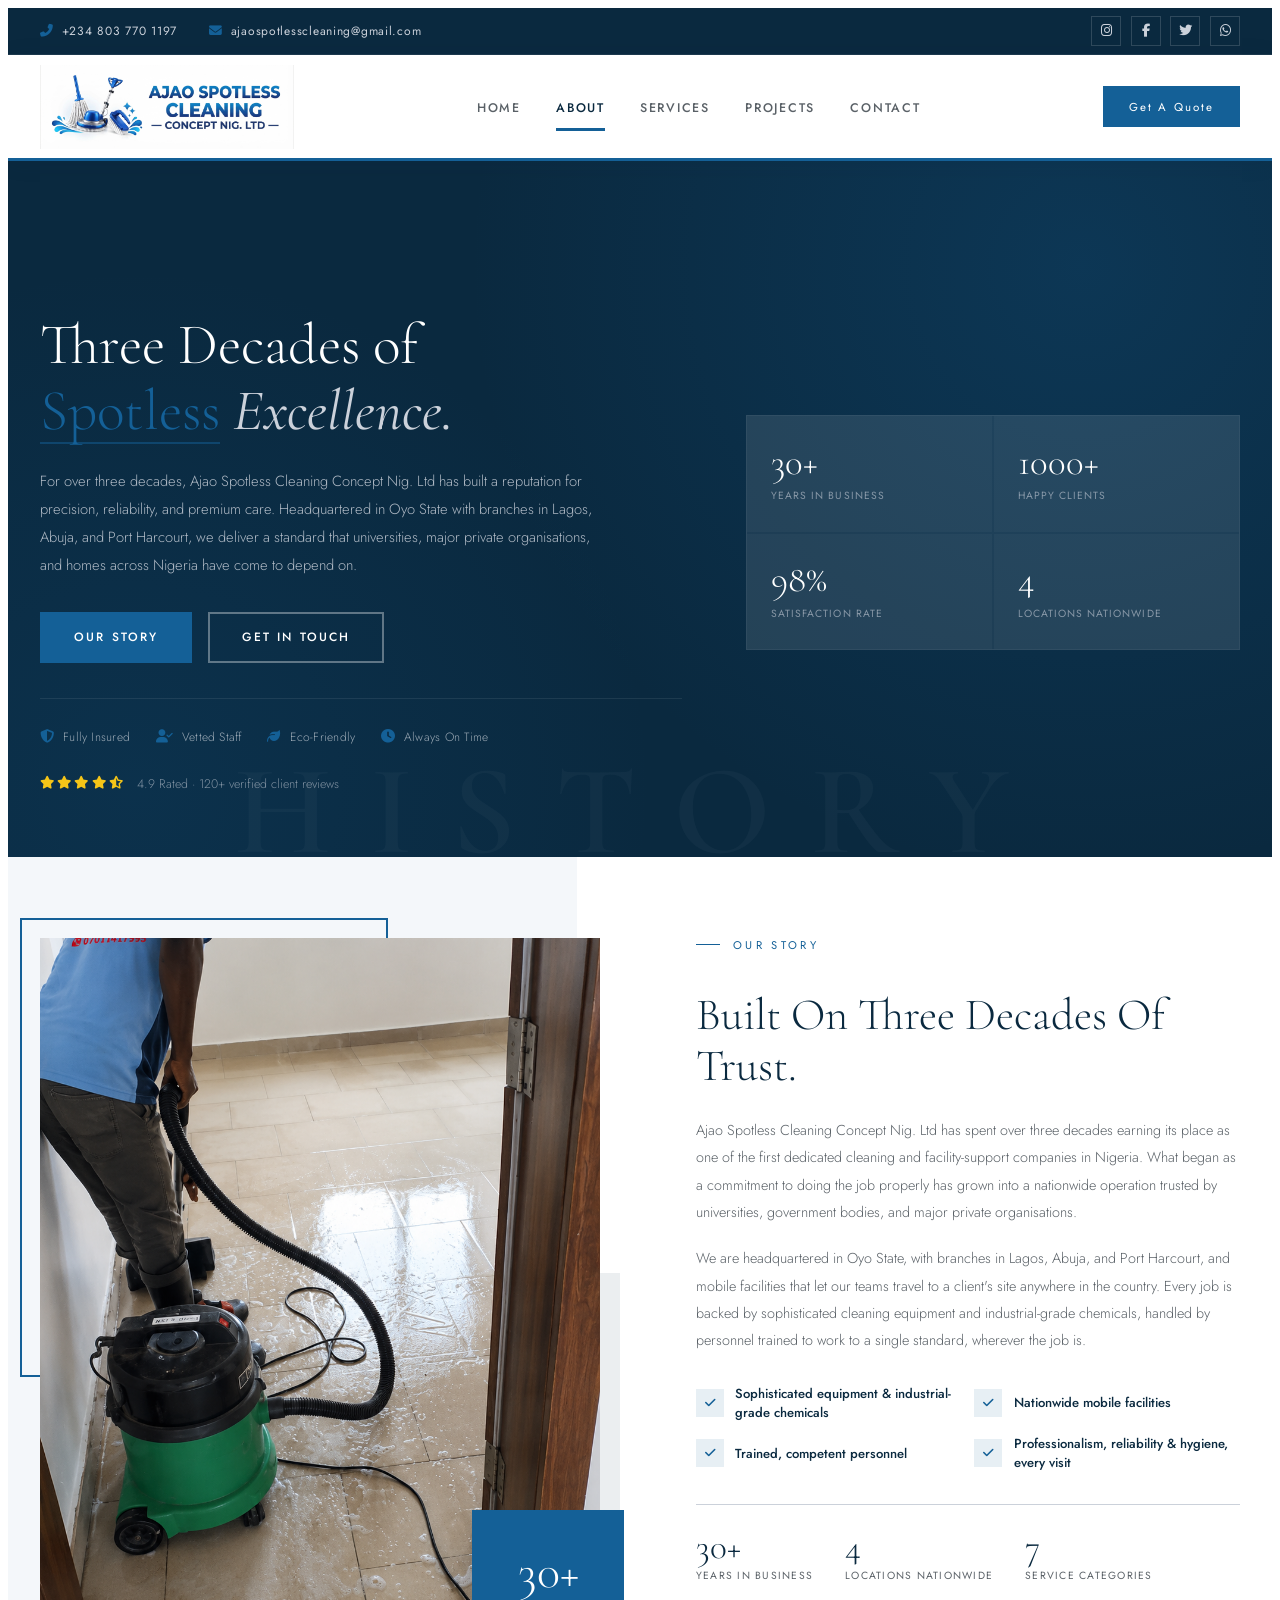
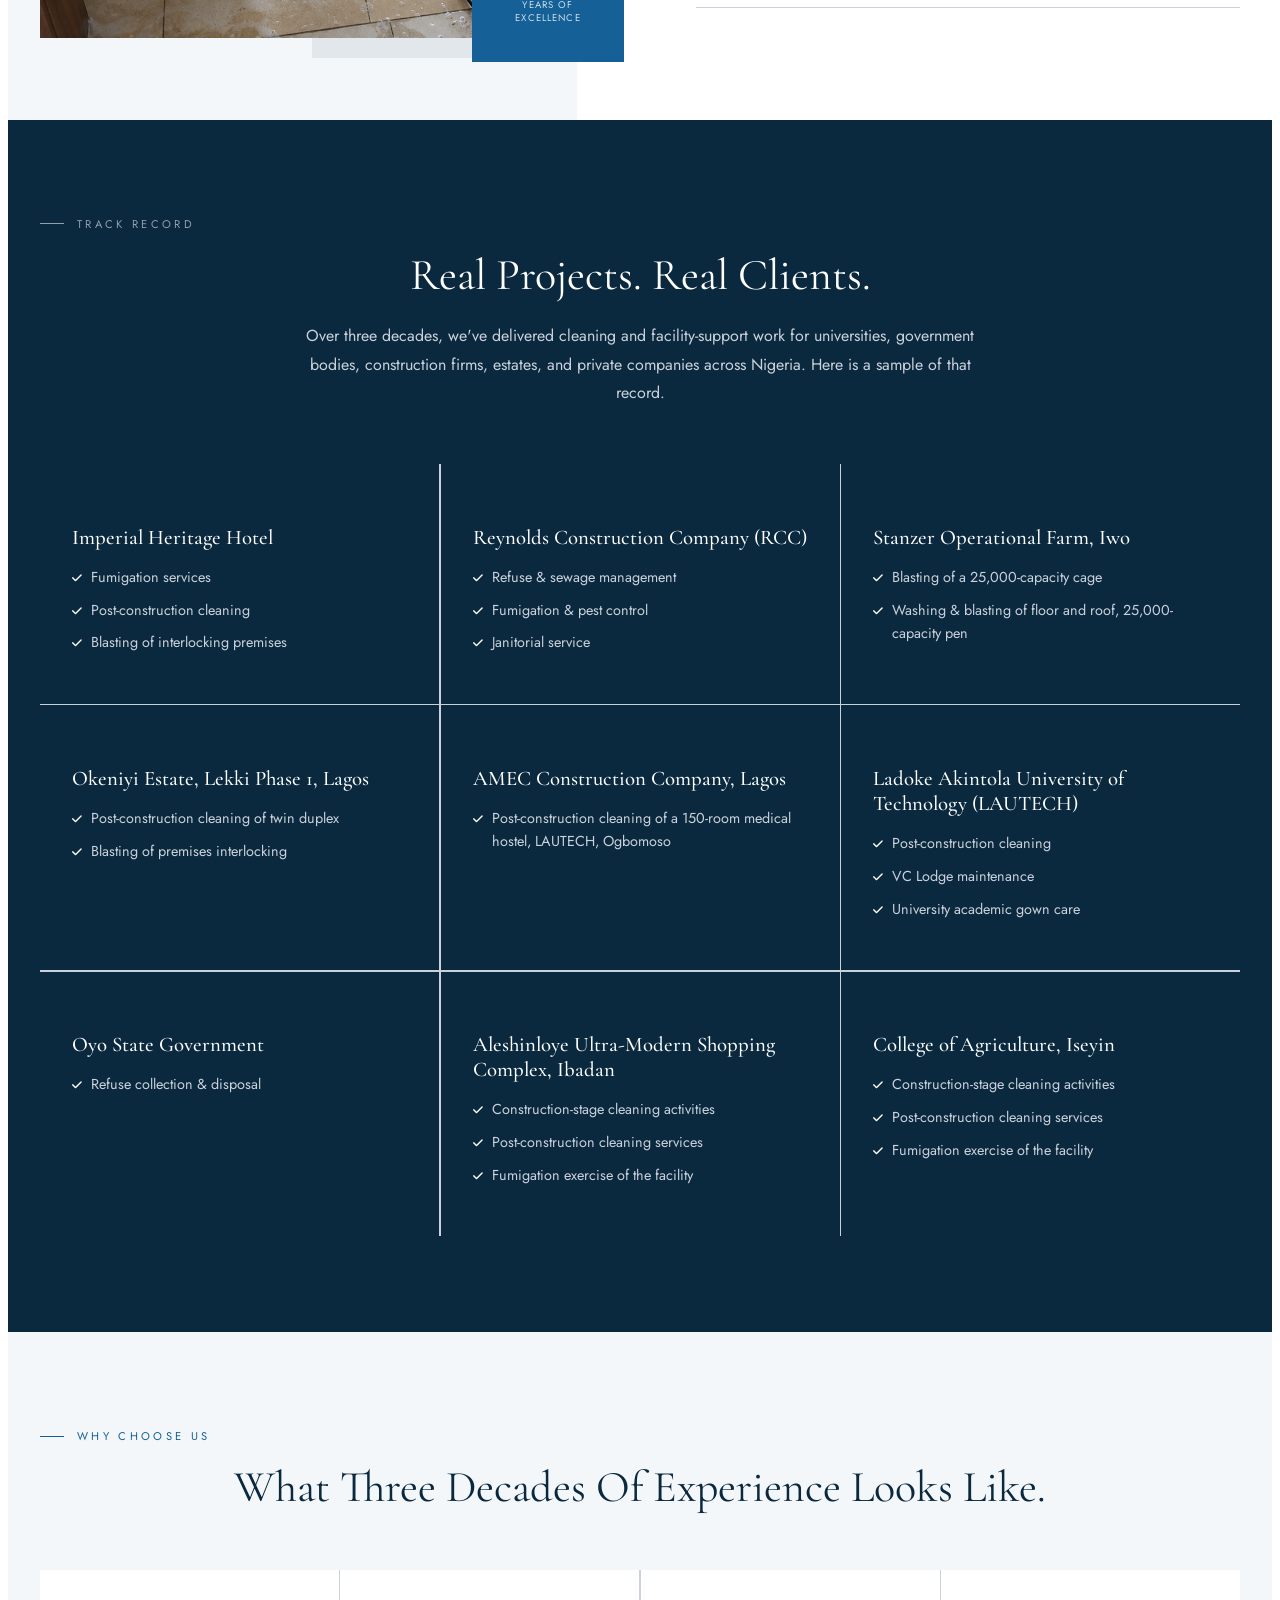
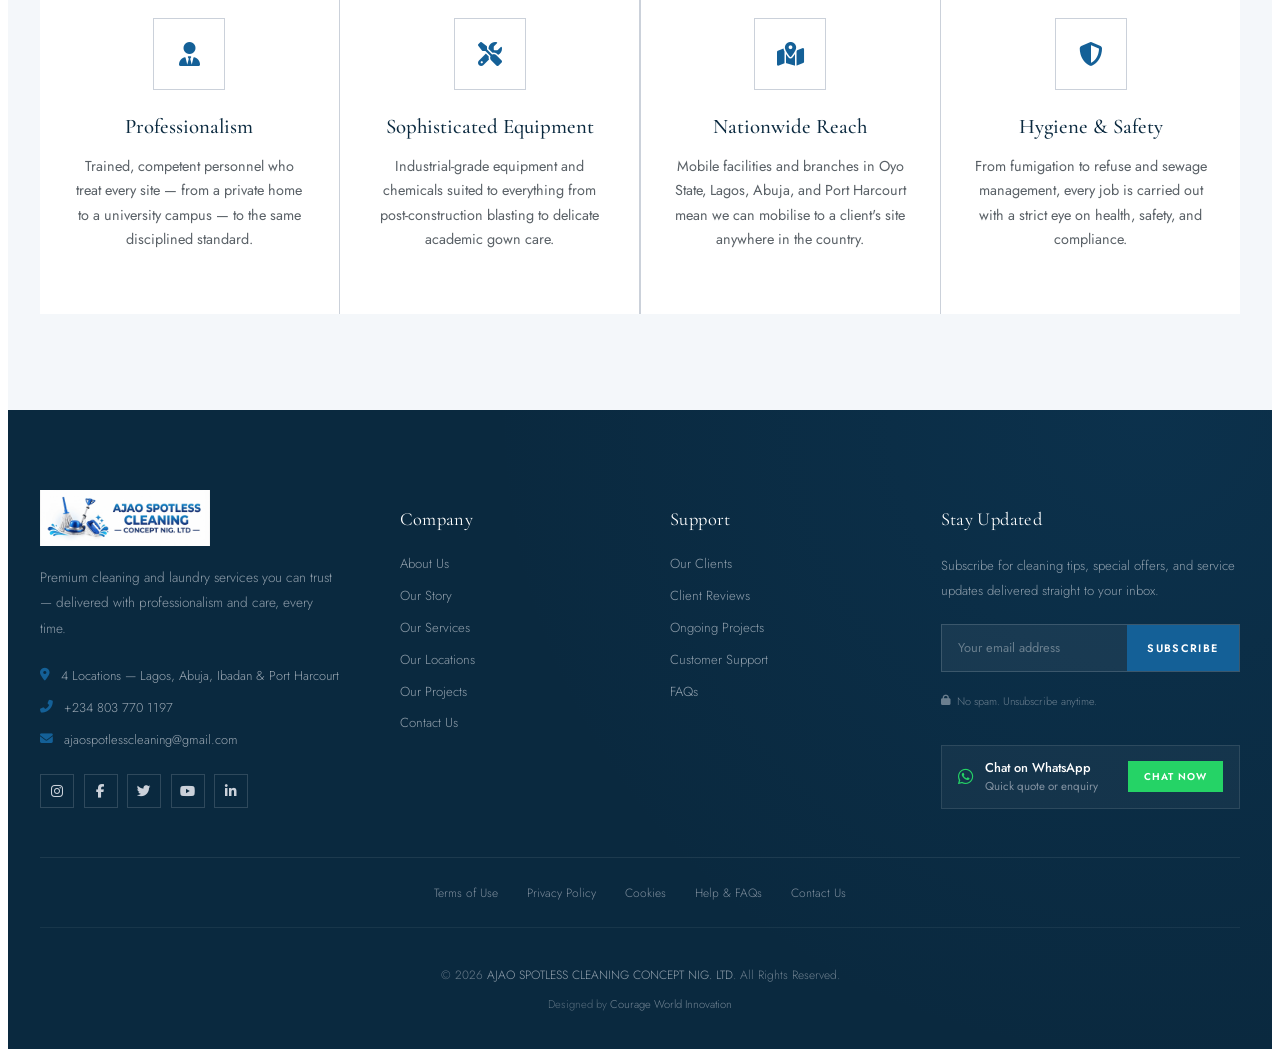
==== commit d1817269: "Build out service, portfolio, and contact pages; wire real project video/logo - service.html: catego" ====
--- a/about.html
+++ b/about.html
@@ -51,7 +51,7 @@
 <nav class="navbar" id="mainNavbar">
   <div class="navbar-inner">
     <a href="index.html" class="brand">
-      <img src="image/logo1.png" class="brand-logo" alt="Ajao Spotless Cleaning Concept Nig. Ltd">
+      <img src="image/logo2.jpg" class="brand-logo" alt="Ajao Spotless Cleaning Concept Nig. Ltd">
     </a>
     <ul class="nav-links">
       <li><a href="index.html">Home</a></li>
@@ -296,8 +296,7 @@
       <!-- Col 1: Brand + Contact -->
       <div class="footer-brand-col">
         <a href="index.html" class="footer-logo">
-          <div class="footer-logo-icon"><i class="fa fa-spray-can-sparkles"></i></div>
-          Ajao<span>.</span>
+          <img src="image/logo2.jpg" class="footer-logo-img" alt="Ajao Spotless Cleaning Concept Nig. Ltd">
         </a>
         <p class="footer-tagline">Premium cleaning and laundry services you can trust — delivered with professionalism and care, every time.</p>
 
--- a/css/style.css
+++ b/css/style.css
@@ -2748,30 +2748,16 @@
 }
 
 .footer-logo {
-    font-family: var(--serif);
-    font-size: 1.8rem;
-    color: var(--white);
-    text-decoration: none;
     display: flex;
     align-items: center;
-    gap: .6rem;
     margin-bottom: 1.2rem;
-    line-height: 1;
-}
-
-.footer-logo span { color: var(--blue); }
-
-.footer-logo-icon {
-    width: 38px;
-    height: 38px;
-    background: var(--blue);
-    display: flex;
-    align-items: center;
-    justify-content: center;
-    flex-shrink: 0;
-}
-
-.footer-logo-icon i { color: var(--white); font-size: 1rem; }
+}
+
+.footer-logo-img {
+    height: 56px;
+    width: auto;
+    display: block;
+}
 
 .footer-tagline {
     font-size: .85rem;
@@ -3005,6 +2991,7 @@
 }
 
 @media (max-width: 480px) {
+    .footer-logo-img { height: 46px; }
     .footer-menu-bar { gap: 1rem 1.5rem; }
     .newsletter-input-wrap { flex-direction: column; }
     .newsletter-btn { width: 100%; }
@@ -3043,6 +3030,123 @@
 
 
 /*******************************/
+/********* Services CSS ********/
+/*******************************/
+.services-hero { background: var(--offwhite); padding: 7rem 0 5rem; text-align: center; }
+.services-hero .section-label { justify-content: center; }
+.services-hero-title { font-family: var(--serif); font-weight: 400; font-size: 2.9rem; color: var(--navy); max-width: 800px; margin: 0.5rem auto 1.25rem; }
+.services-hero-desc { font-family: var(--sans); color: var(--slate); max-width: 620px; margin: 0 auto; line-height: 1.8; }
+
+.service-index { background: var(--offwhite); padding: 0 0 6rem; }
+.service-index-grid { display: grid; grid-template-columns: repeat(4, 1fr); gap: 1.5px; background: var(--mist); }
+.service-index-card { background: var(--white); border: none; padding: 2.5rem 1.5rem; text-align: center; cursor: pointer; font-family: inherit; transition: var(--transition); }
+.service-index-card:hover { background: var(--navy); }
+.service-index-card:hover .sic-icon { background: var(--white); color: var(--navy); border-color: var(--white); }
+.service-index-card:hover .sic-name, .service-index-card:hover .sic-count { color: var(--white); }
+.sic-icon { width: 60px; height: 60px; border: 1px solid var(--mist); display: flex; align-items: center; justify-content: center; margin: 0 auto 1.25rem; font-size: 1.3rem; color: var(--blue); transition: var(--transition); }
+.sic-name { display: block; font-family: var(--serif); font-weight: 500; font-size: 1.05rem; color: var(--navy); margin-bottom: 0.4rem; transition: var(--transition); }
+.sic-count { display: block; font-family: var(--sans); font-size: 0.75rem; text-transform: uppercase; letter-spacing: 0.05em; color: var(--slate); transition: var(--transition); }
+
+.service-accordion { background: var(--navy); padding: 6rem 0; }
+.service-accordion .section-label { color: var(--mist); opacity: .7; justify-content: center; }
+.service-accordion .section-label::before { background: var(--mist); }
+.service-accordion-title { font-family: var(--serif); font-weight: 400; font-size: 2.75rem; color: var(--white); text-align: center; margin: 0.5rem 0 3.5rem; }
+.accordion-list { max-width: 900px; margin: 0 auto; border-top: 1px solid rgba(203, 209, 218, 0.2); }
+.accordion-item { border-bottom: 1px solid rgba(203, 209, 218, 0.2); }
+.accordion-header { width: 100%; display: flex; align-items: center; gap: 1.5rem; background: none; border: none; padding: 1.75rem 0.5rem; cursor: pointer; text-align: left; font-family: inherit; }
+.acc-icon { width: 52px; height: 52px; flex-shrink: 0; border: 1px solid rgba(203, 209, 218, 0.3); display: flex; align-items: center; justify-content: center; font-size: 1.2rem; color: var(--mist); transition: var(--transition); }
+.acc-text { flex: 1; }
+.acc-name { display: block; font-family: var(--serif); font-weight: 500; font-size: 1.25rem; color: var(--white); margin-bottom: 0.3rem; }
+.acc-desc { display: block; font-family: var(--sans); font-size: 0.85rem; color: var(--mist); opacity: .8; }
+.acc-toggle { width: 36px; height: 36px; flex-shrink: 0; border: 1px solid rgba(203, 209, 218, 0.3); display: flex; align-items: center; justify-content: center; color: var(--white); transition: var(--transition); }
+.accordion-item.active .acc-toggle { background: var(--blue); border-color: var(--blue); transform: rotate(45deg); }
+.accordion-item.active .acc-icon { background: var(--blue); border-color: var(--blue); color: var(--white); }
+.accordion-panel { max-height: 0; overflow: hidden; transition: max-height 0.4s ease; }
+.accordion-item.active .accordion-panel { max-height: 1200px; }
+.accordion-items { list-style: none; padding: 0 0.5rem 2rem; margin: 0; display: grid; grid-template-columns: 1fr 1fr; gap: 0.75rem 2rem; }
+.accordion-items li { font-family: var(--sans); font-size: 0.9rem; color: var(--mist); padding-left: 1.3rem; position: relative; line-height: 1.5; }
+.accordion-items li::before { content: '\f00c'; font-family: 'Font Awesome 6 Free'; font-weight: 900; font-size: 0.65rem; color: var(--blue); position: absolute; left: 0; top: 0.3rem; }
+
+.service-cta { background: var(--white); padding: 6rem 0; text-align: center; }
+.service-cta-title { font-family: var(--serif); font-weight: 400; font-size: 2.3rem; color: var(--navy); margin-bottom: 1rem; }
+.service-cta-desc { font-family: var(--sans); color: var(--slate); max-width: 500px; margin: 0 auto 2rem; line-height: 1.8; }
+
+@media (max-width: 1024px) { .service-index-grid { grid-template-columns: repeat(2, 1fr); } }
+@media (max-width: 768px) {
+    .services-hero { padding: 5rem 0 3rem; } .services-hero-title { font-size: 2.2rem; }
+    .service-index { padding-bottom: 4rem; } .service-accordion { padding: 4rem 0; }
+    .accordion-items { grid-template-columns: 1fr; } .acc-name { font-size: 1.1rem; } .acc-desc { display: none; }
+}
+@media (max-width: 480px) {
+    .service-index-grid { grid-template-columns: 1fr; }
+    .accordion-header { gap: 1rem; padding: 1.5rem 0; }
+    .acc-icon { width: 44px; height: 44px; font-size: 1rem; }
+}
+
+
+/*******************************/
+/******** Portfolio CSS ********/
+/*******************************/
+.portfolio-hero { position: relative; height: 90vh; min-height: 600px; overflow: hidden; display: flex; align-items: center; justify-content: center; }
+.portfolio-hero-video { position: absolute; top: 50%; left: 50%; min-width: 100%; min-height: 100%; width: auto; height: auto; transform: translate(-50%, -50%); object-fit: cover; z-index: 1; }
+/* --navy (#0A293F = rgb(10,41,63)) with hand-applied opacity — var() can't
+   carry alpha on its own, so this is written out rather than flattened. */
+.portfolio-hero-overlay { position: absolute; top: 0; left: 0; width: 100%; height: 100%; background: linear-gradient(180deg, rgba(10, 41, 63, 0.75) 0%, rgba(10, 41, 63, 0.55) 50%, rgba(10, 41, 63, 0.85) 100%); z-index: 2; }
+.portfolio-hero-content { position: relative; z-index: 3; text-align: center; max-width: 800px; padding: 0 2rem; }
+.portfolio-hero .section-label { color: var(--mist); opacity: .8; justify-content: center; }
+.portfolio-hero .section-label::before { background: var(--mist); }
+.portfolio-hero-title { font-family: var(--serif); font-weight: 400; font-size: 3.5rem; color: var(--white); margin: 0.75rem 0 1.25rem; line-height: 1.2; }
+.portfolio-hero-desc { font-family: var(--sans); font-size: 1.1rem; color: var(--mist); line-height: 1.8; }
+
+.project-feature { background: var(--offwhite); padding: 6rem 0; }
+.project-feature.is-alt { background: var(--white); }
+.project-feature-grid { display: grid; grid-template-columns: 1.1fr 0.9fr; gap: 4rem; align-items: center; }
+.project-video { width: 100%; display: block; aspect-ratio: 16 / 10; background: var(--navy); object-fit: cover; }
+.project-placeholder { width: 100%; aspect-ratio: 16 / 10; background: var(--offwhite); border: 1px dashed var(--mist); display: flex; flex-direction: column; align-items: center; justify-content: center; gap: 0.75rem; color: var(--slate); }
+.project-placeholder i { font-size: 2rem; color: var(--mist); }
+.project-placeholder span { font-family: var(--sans); font-size: 0.85rem; text-transform: uppercase; letter-spacing: 0.05em; }
+.project-title { font-family: var(--serif); font-weight: 400; font-size: 2.4rem; color: var(--navy); margin: 0.5rem 0 0.75rem; }
+.project-location { font-family: var(--sans); font-size: 0.85rem; color: var(--blue); text-transform: uppercase; letter-spacing: 0.05em; margin-bottom: 1.5rem; }
+.project-location i { margin-right: 0.4rem; }
+.project-status { font-family: var(--sans); font-size: 0.85rem; color: var(--blue); text-transform: uppercase; letter-spacing: 0.05em; margin-bottom: 1.5rem; }
+.project-status i { margin-right: 0.4rem; }
+.project-desc { font-family: var(--sans); color: var(--slate); line-height: 1.8; margin-bottom: 1.5rem; }
+.project-scope { list-style: none; padding: 0; margin: 0; }
+.project-scope li { font-family: var(--sans); font-size: 0.95rem; color: var(--navy); padding: 0.6rem 0; border-bottom: 1px solid var(--mist); }
+.project-scope li i { color: var(--blue); margin-right: 0.75rem; }
+
+.projects-glance { background: var(--white); padding: 6rem 0; }
+.projects-glance .section-label { justify-content: center; }
+.projects-glance-title { font-family: var(--serif); font-weight: 400; font-size: 2.5rem; color: var(--navy); text-align: center; margin: 0.5rem 0 3rem; }
+.glance-grid { display: grid; grid-template-columns: repeat(3, 1fr); gap: 1.5px; background: var(--mist); }
+.glance-card { aspect-ratio: 4 / 3; overflow: hidden; position: relative; }
+.glance-card img { width: 100%; height: 100%; object-fit: cover; display: block; transition: var(--transition); }
+.glance-card:hover img { transform: scale(1.05); }
+
+.portfolio-cta { background: var(--navy); padding: 6rem 0; text-align: center; }
+.portfolio-cta-title { font-family: var(--serif); font-weight: 400; font-size: 2.3rem; color: var(--white); margin-bottom: 1rem; }
+.portfolio-cta-text { font-family: var(--sans); color: var(--mist); margin-bottom: 2rem; }
+
+@media (max-width: 900px) {
+    .project-feature-grid { grid-template-columns: 1fr; gap: 2.5rem; }
+    .project-feature .project-media { order: -1; }
+}
+@media (max-width: 768px) {
+    .portfolio-hero { height: 70vh; min-height: 480px; }
+    .portfolio-hero-title { font-size: 2.3rem; }
+    .portfolio-hero-desc { font-size: 1rem; }
+    .project-feature { padding: 4rem 0; }
+    .project-title { font-size: 2rem; }
+    .glance-grid { grid-template-columns: repeat(2, 1fr); }
+}
+@media (max-width: 480px) {
+    .portfolio-hero { height: 60vh; min-height: 420px; }
+    .portfolio-hero-title { font-size: 1.9rem; }
+    .glance-grid { grid-template-columns: 1fr; }
+}
+
+
+/*******************************/
 /******* Scroll Reveal CSS *****/
 /*******************************/
 .reveal {
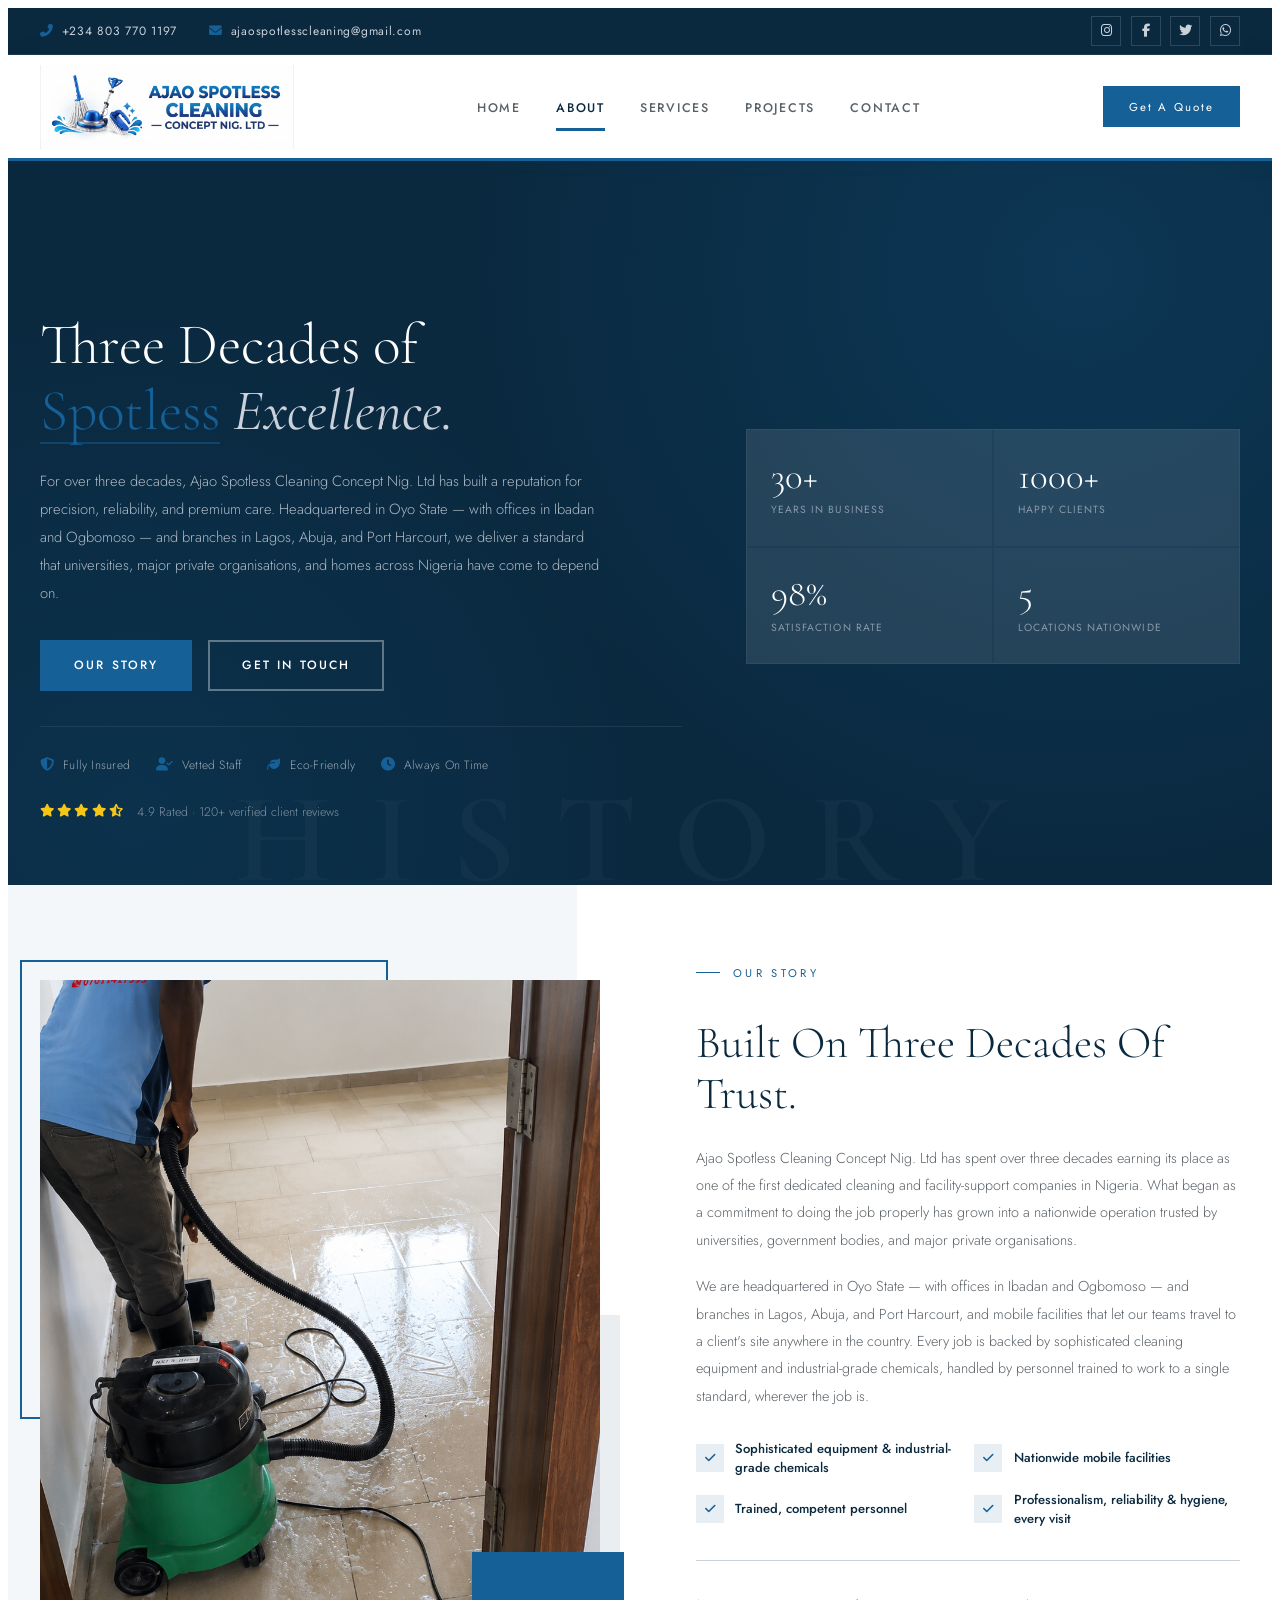
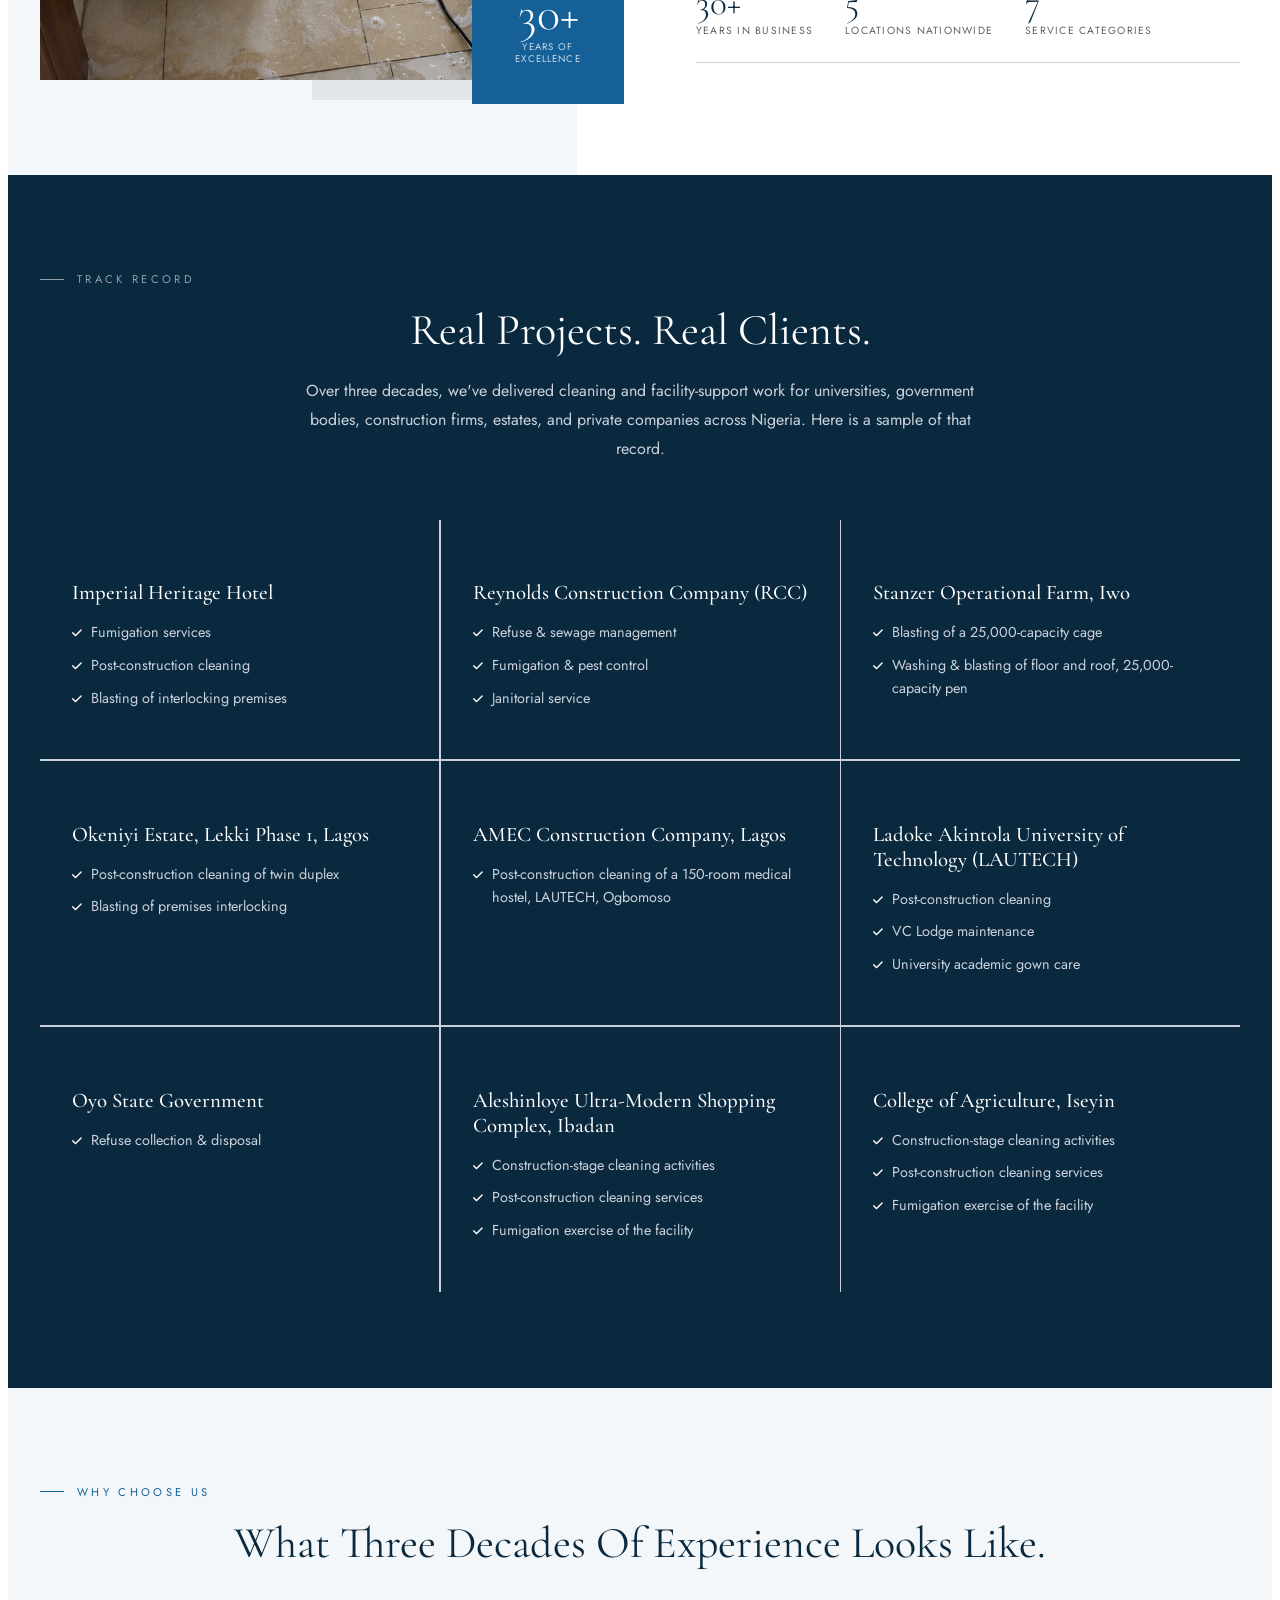
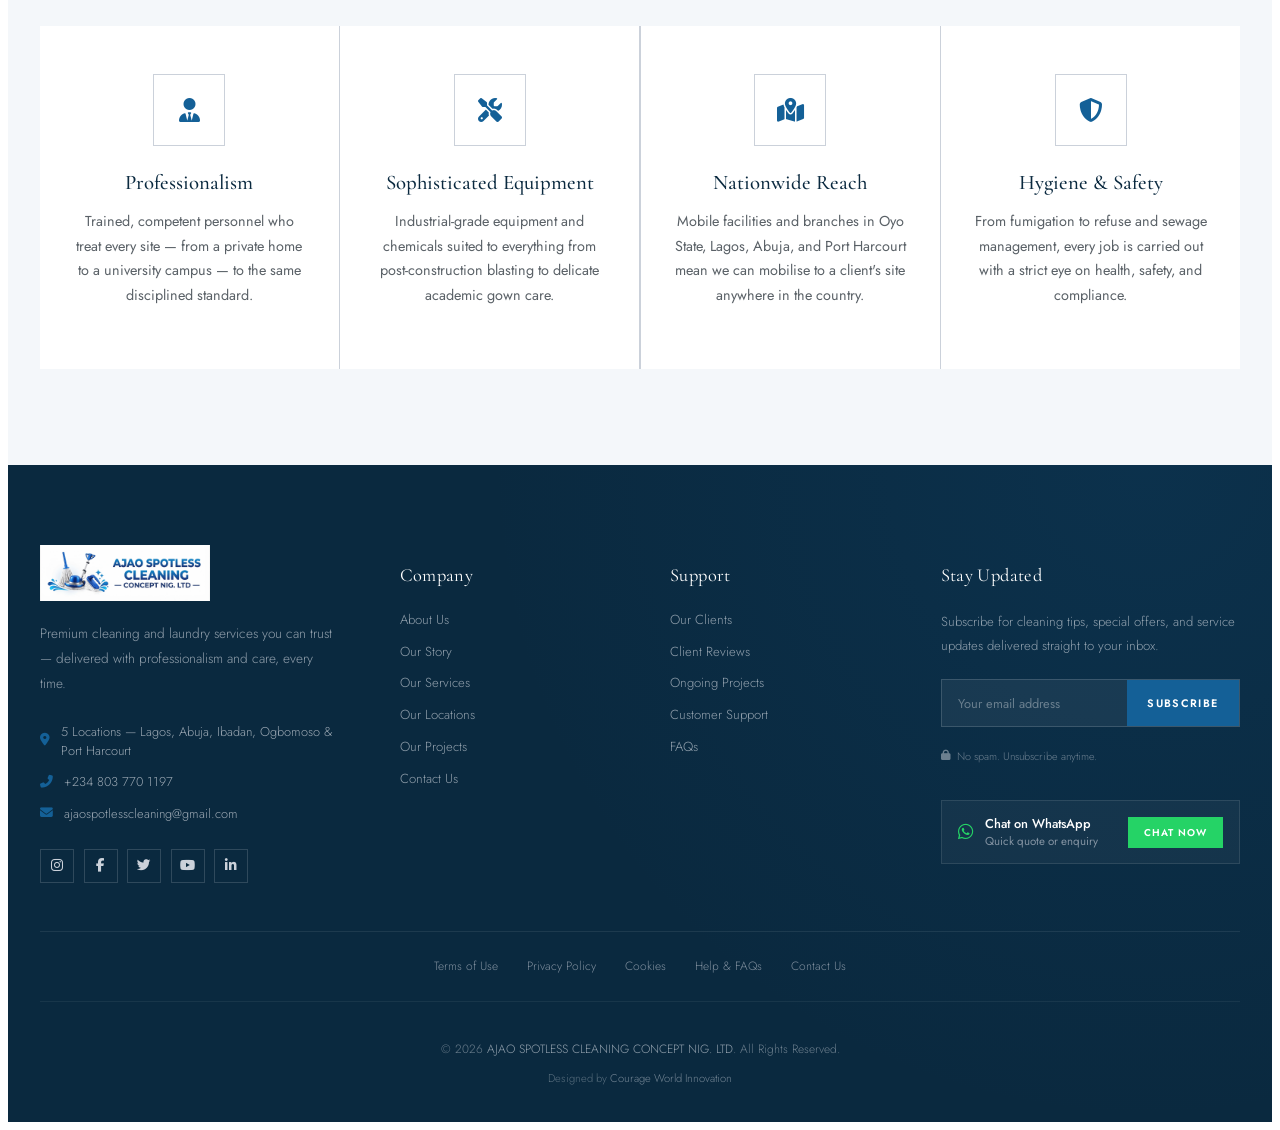
==== commit 1470974e: "Add Ogbomoso as a fifth location and fill in Project 02 content Adds an Ogbomoso location card to th" ====
--- a/about.html
+++ b/about.html
@@ -5,7 +5,7 @@
     <meta name="viewport" content="width=device-width, initial-scale=1.0">
     <title>About Us | Ajao Spotless Cleaning Concept Nig. Ltd</title>
     <meta name="keywords" content="about Ajao Spotless Cleaning, cleaning company Oyo State, facility support company Nigeria, industrial cleaning Lagos Abuja Port Harcourt, post-construction cleaning Nigeria, LAUTECH cleaning contractor">
-    <meta name="description" content="Ajao Spotless Cleaning Concept Nig. Ltd has delivered professional cleaning and facility support services for over three decades from our offices in Oyo State, Lagos, Abuja and Port Harcourt — trusted by universities, government bodies and major private organisations.">
+    <meta name="description" content="Ajao Spotless Cleaning Concept Nig. Ltd has delivered professional cleaning and facility support services for over three decades from our offices in Ibadan, Ogbomoso, Lagos, Abuja and Port Harcourt — trusted by universities, government bodies and major private organisations.">
 
     <!-- Favicon -->
     <link href="img/favicon.ico" rel="icon">
@@ -87,7 +87,7 @@
                 <em>Excellence.</em>
             </h1>
             <p class="ah-desc">
-                For over three decades, Ajao Spotless Cleaning Concept Nig. Ltd has built a reputation for precision, reliability, and premium care. Headquartered in Oyo State with branches in Lagos, Abuja, and Port Harcourt, we deliver a standard that universities, major private organisations, and homes across Nigeria have come to depend on.
+                For over three decades, Ajao Spotless Cleaning Concept Nig. Ltd has built a reputation for precision, reliability, and premium care. Headquartered in Oyo State — with offices in Ibadan and Ogbomoso — and branches in Lagos, Abuja, and Port Harcourt, we deliver a standard that universities, major private organisations, and homes across Nigeria have come to depend on.
             </p>
             <div class="ah-actions">
                 <a href="#our-story" class="btn-slide-primary">Our Story</a>
@@ -120,7 +120,7 @@
                 <span class="ah-stat-label">Satisfaction Rate</span>
             </div>
             <div class="ah-stat">
-                <span class="ah-stat-num">4</span>
+                <span class="ah-stat-num">5</span>
                 <span class="ah-stat-label">Locations Nationwide</span>
             </div>
         </div>
@@ -148,7 +148,7 @@
                     Ajao Spotless Cleaning Concept Nig. Ltd has spent over three decades earning its place as one of the first dedicated cleaning and facility-support companies in Nigeria. What began as a commitment to doing the job properly has grown into a nationwide operation trusted by universities, government bodies, and major private organisations.
                 </p>
                 <p class="about-desc">
-                    We are headquartered in Oyo State, with branches in Lagos, Abuja, and Port Harcourt, and mobile facilities that let our teams travel to a client's site anywhere in the country. Every job is backed by sophisticated cleaning equipment and industrial-grade chemicals, handled by personnel trained to work to a single standard, wherever the job is.
+                    We are headquartered in Oyo State — with offices in Ibadan and Ogbomoso — and branches in Lagos, Abuja, and Port Harcourt, and mobile facilities that let our teams travel to a client's site anywhere in the country. Every job is backed by sophisticated cleaning equipment and industrial-grade chemicals, handled by personnel trained to work to a single standard, wherever the job is.
                 </p>
                 <div class="about-points">
                     <div class="point-item"><div class="point-icon"><i class="fa fa-check"></i></div>Sophisticated equipment &amp; industrial-grade chemicals</div>
@@ -162,7 +162,7 @@
                         <div class="stat-label">Years in Business</div>
                     </div>
                     <div class="stat-item">
-                        <div class="stat-num">4</div>
+                        <div class="stat-num">5</div>
                         <div class="stat-label">Locations Nationwide</div>
                     </div>
                     <div class="stat-item">
@@ -301,7 +301,7 @@
         <p class="footer-tagline">Premium cleaning and laundry services you can trust — delivered with professionalism and care, every time.</p>
 
         <div class="footer-contact-list">
-          <a href="index.html#locations"><i class="fa fa-map-marker-alt"></i>4 Locations — Lagos, Abuja, Ibadan &amp; Port Harcourt</a>
+          <a href="index.html#locations"><i class="fa fa-map-marker-alt"></i>5 Locations — Lagos, Abuja, Ibadan, Ogbomoso &amp; Port Harcourt</a>
           <a href="tel:+2348037701197"><i class="fa fa-phone-alt"></i>+234 803 770 1197</a>
           <a href="mailto:ajaospotlesscleaning@gmail.com"><i class="fa fa-envelope"></i>ajaospotlesscleaning@gmail.com</a>
         </div>
--- a/css/style.css
+++ b/css/style.css
@@ -2161,7 +2161,7 @@
 
 .locations-grid {
     display: grid;
-    grid-template-columns: repeat(4, 1fr);
+    grid-template-columns: repeat(auto-fit, minmax(210px, 1fr));
     gap: 1.5px;
     background: rgba(255,255,255,.08);
     text-align: left;
@@ -2223,16 +2223,19 @@
 .location-directions:hover { color: var(--white); gap: .8rem; }
 .location-directions i { font-size: .65rem; }
 
-@media (max-width: 1024px) {
-    .locations-grid { grid-template-columns: repeat(2, 1fr); }
+@media (max-width: 1200px) {
+    .locations-grid { grid-template-columns: repeat(3, 1fr); }
 }
 
 @media (max-width: 768px) {
     .locations { padding: 70px 0 60px; }
 }
 
+@media (max-width: 700px) {
+    .locations-grid { grid-template-columns: 1fr; }
+}
+
 @media (max-width: 480px) {
-    .locations-grid { grid-template-columns: 1fr; }
     .locations-title { font-size: 2.1rem; }
 }
 
